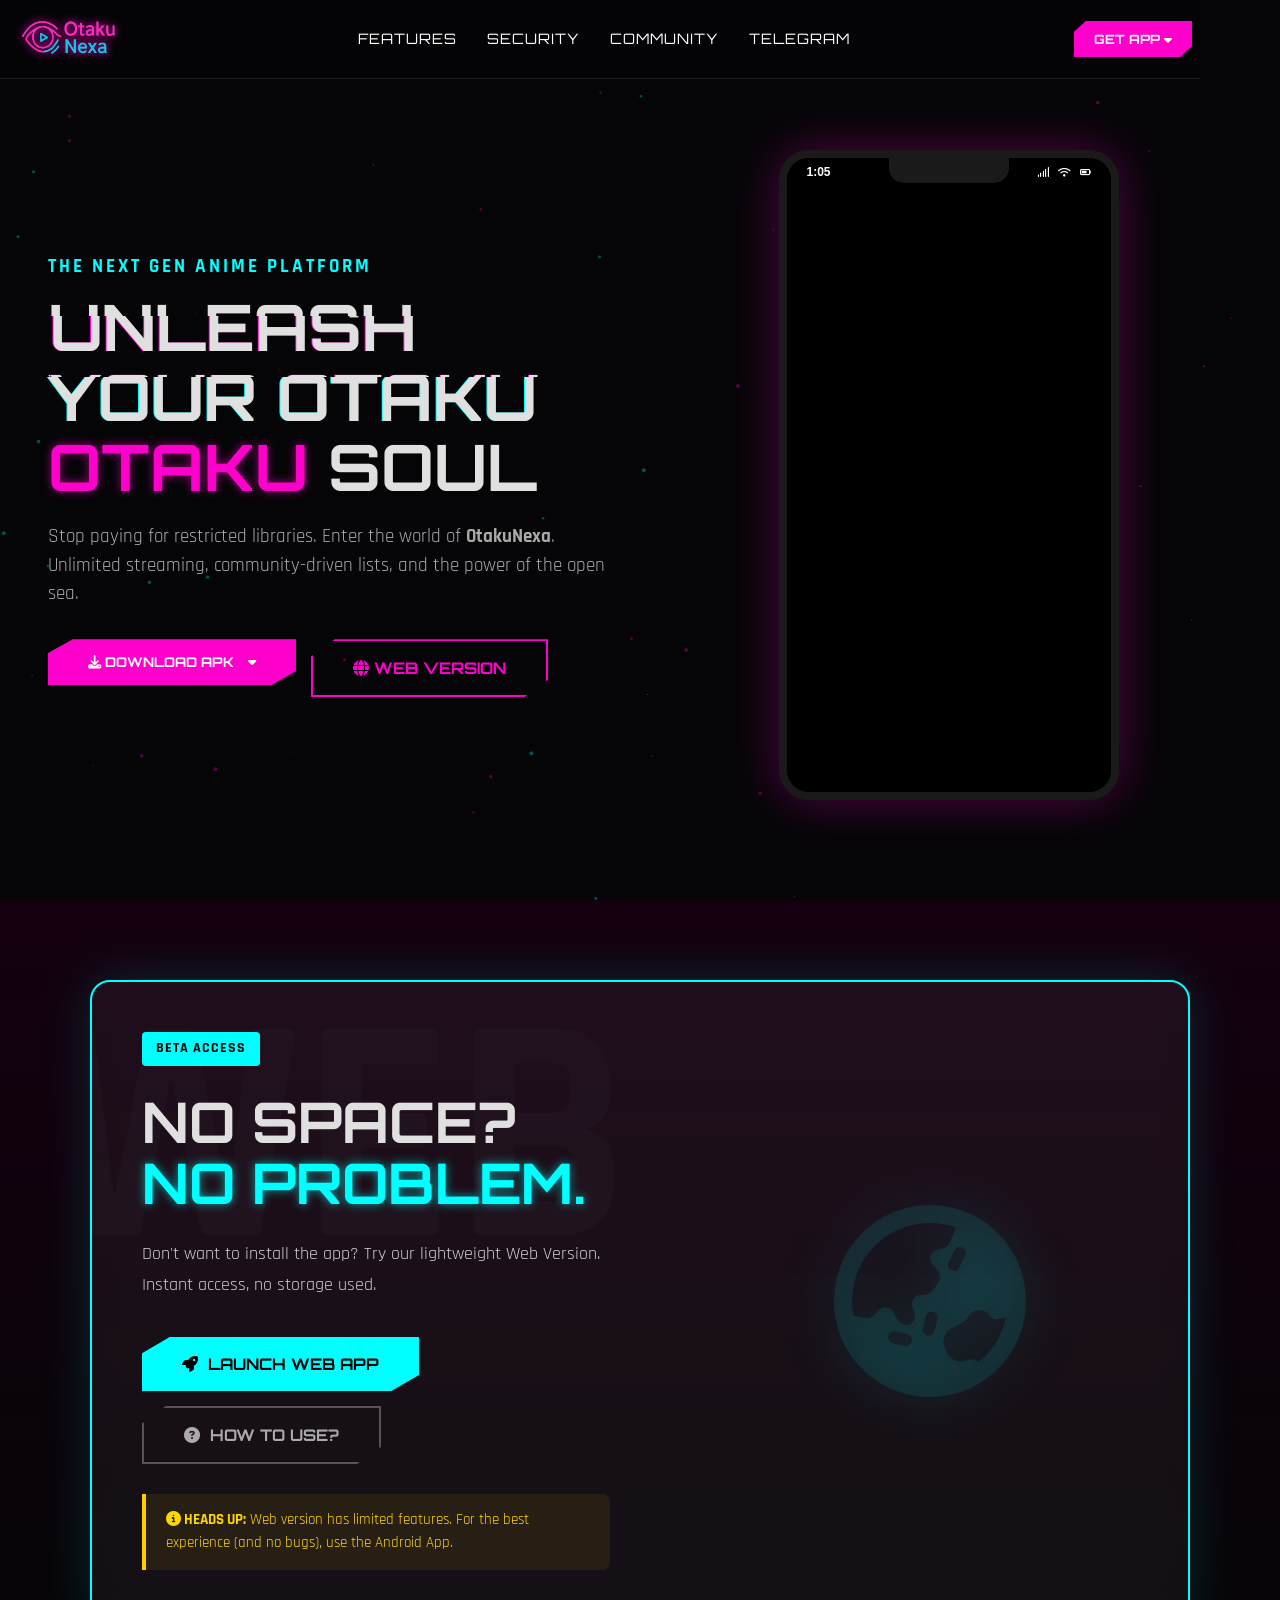
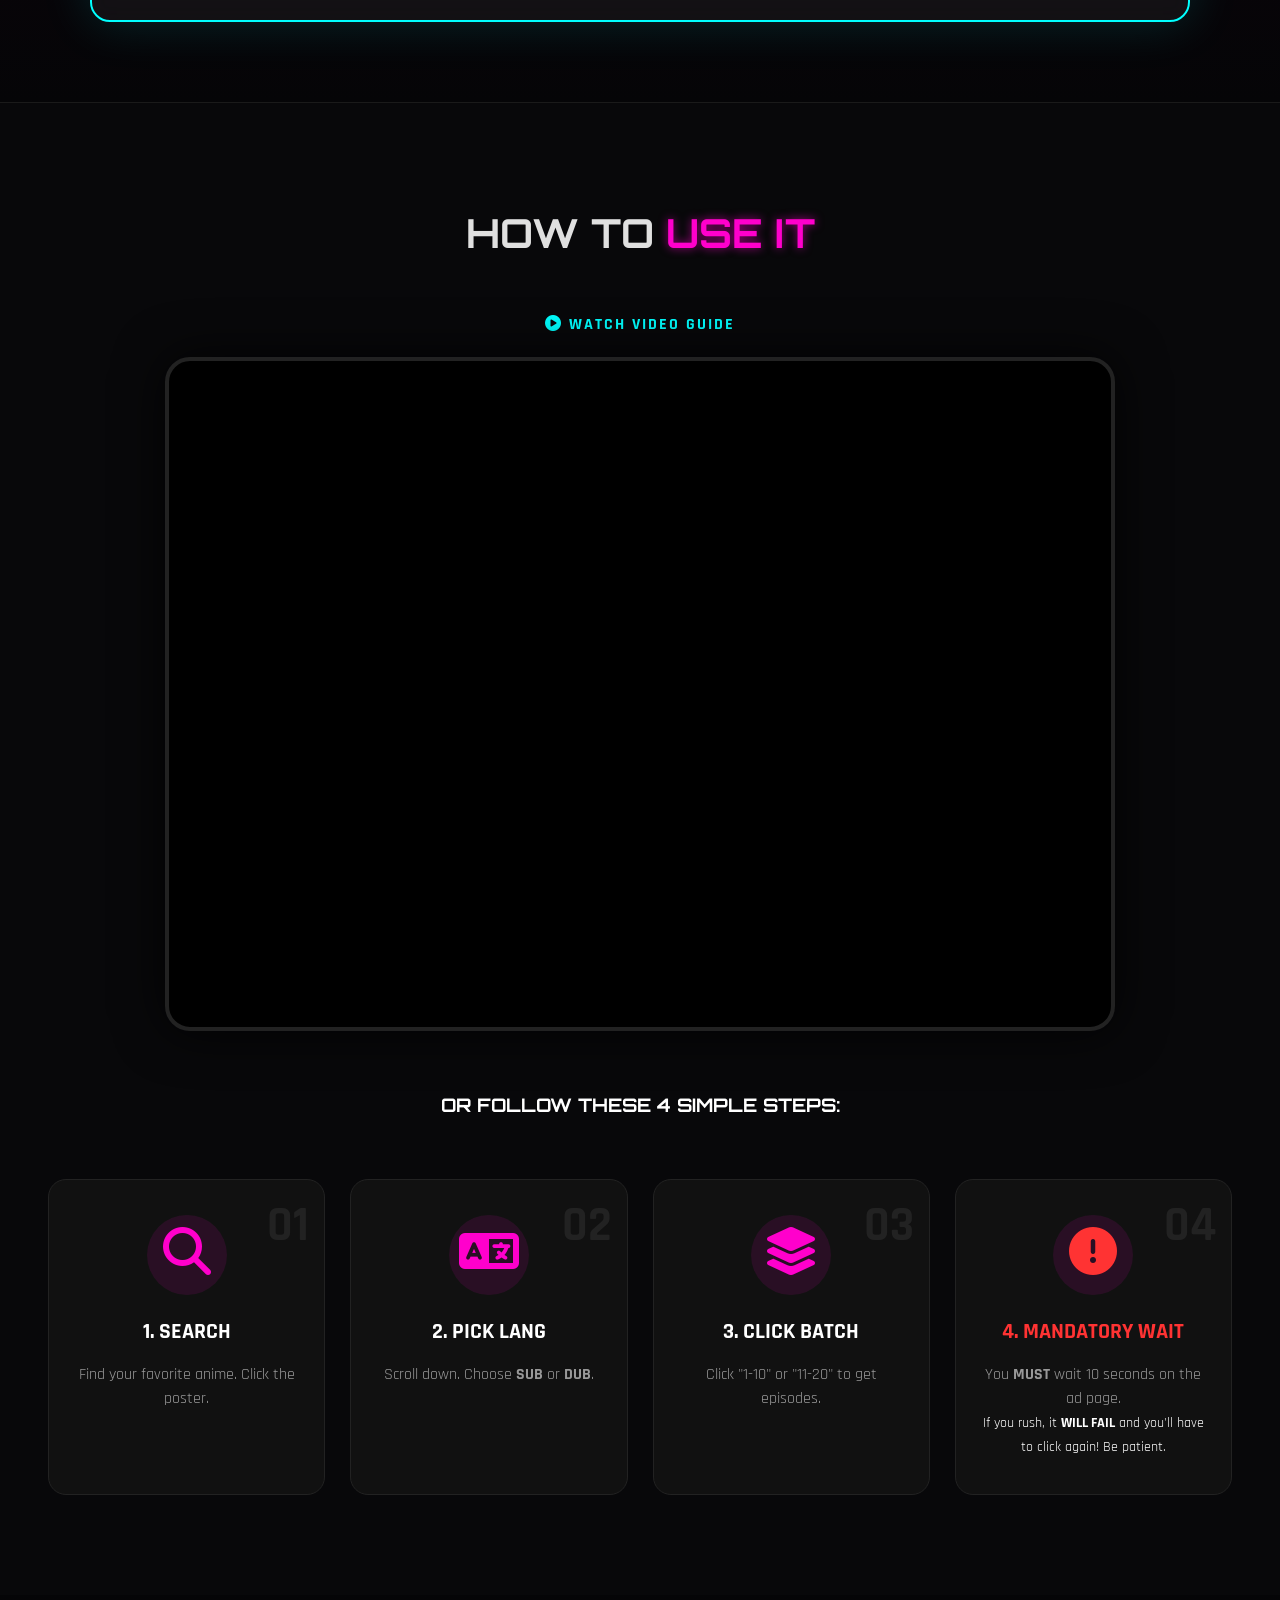
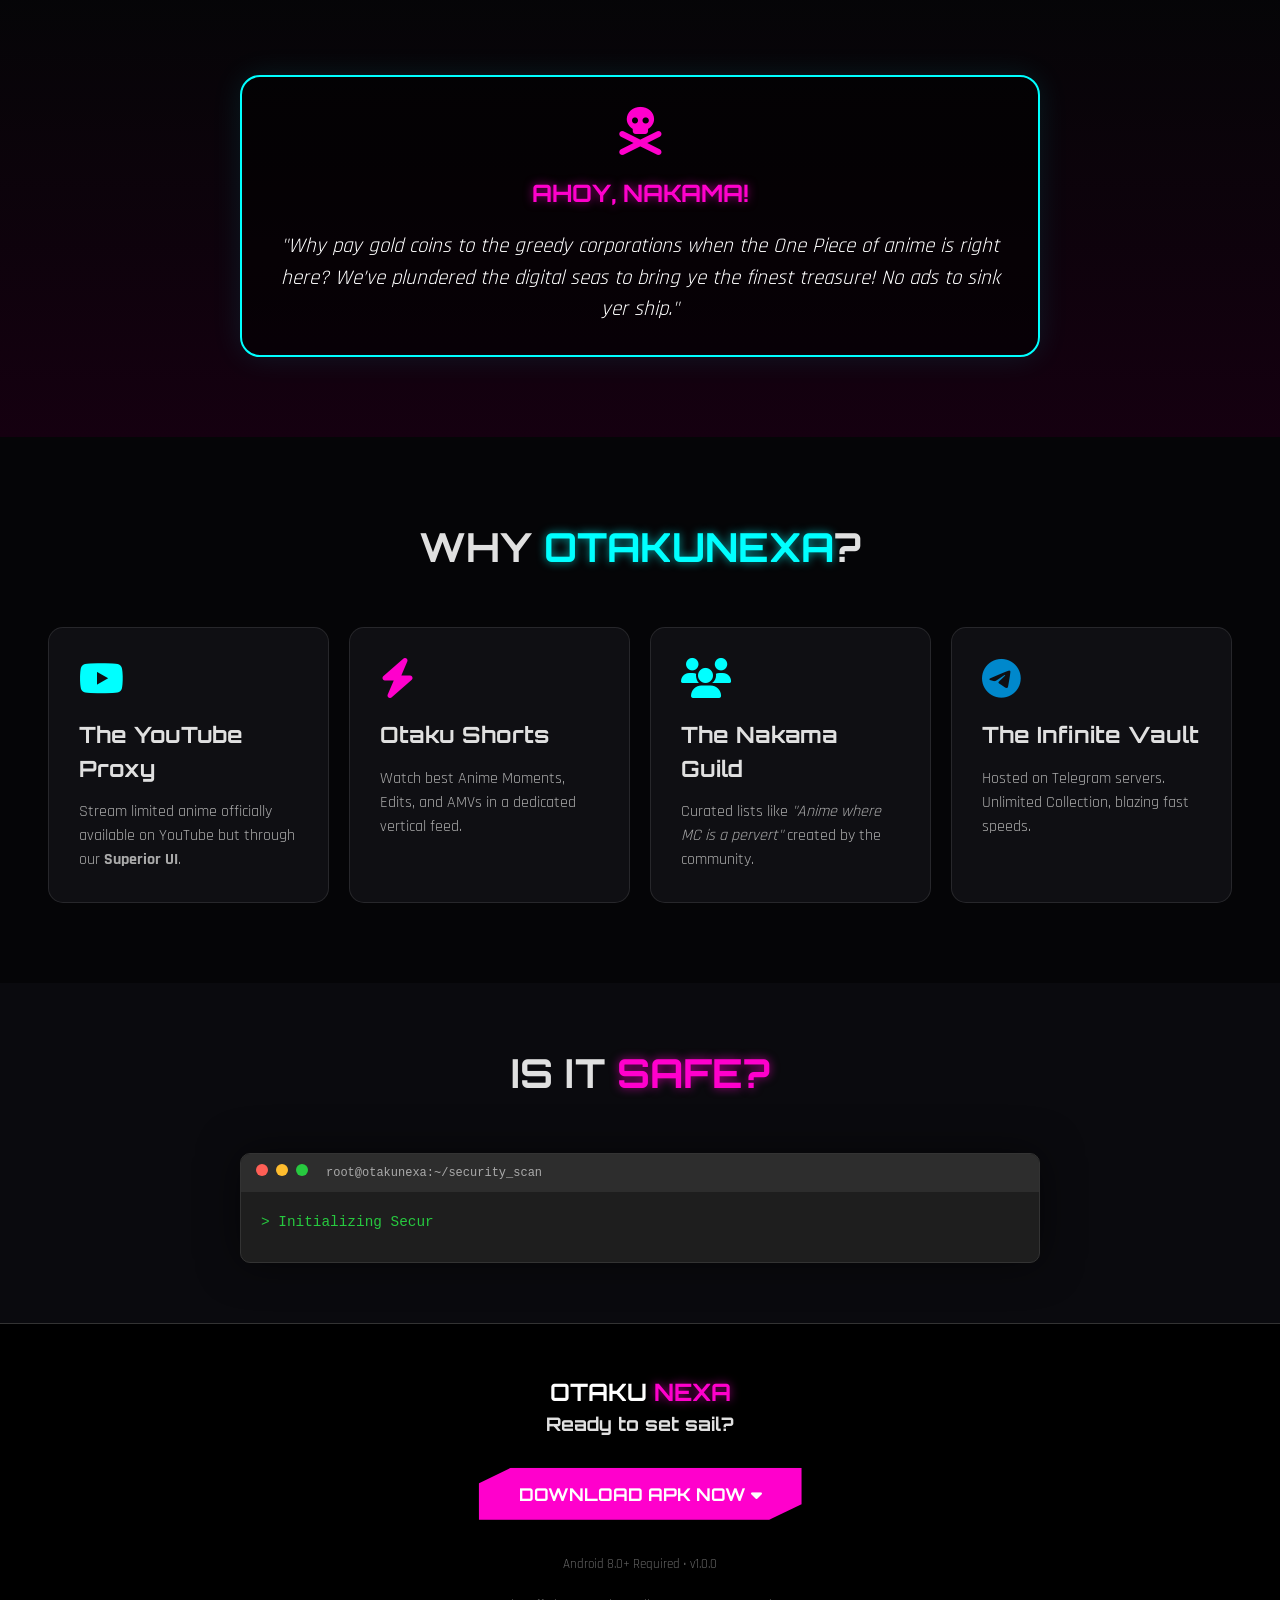
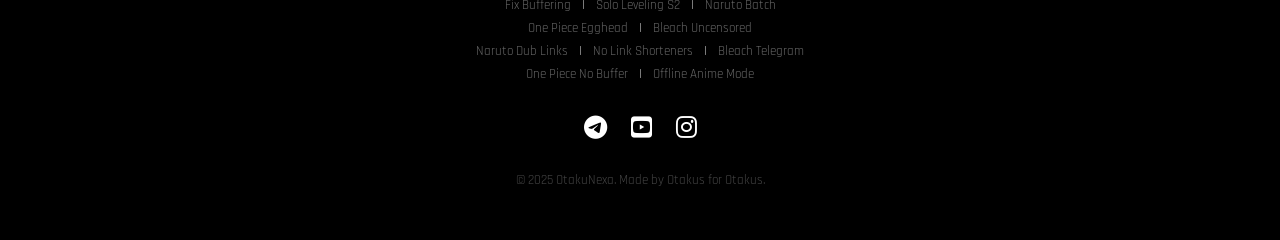
==== index.html @ 51167107 "Update index.html" ====
<!DOCTYPE html>
<html lang="en">

<head>
    <meta charset="UTF-8">
    <meta name="viewport" content="width=device-width, initial-scale=1.0">
    <title>Download OtakuNexa Anime Application - The Ultimate Anime Haven</title>
    <script type="application/ld+json">
    {
      "@context": "https://schema.org",
      "@type": "SoftwareApplication",
      "name": "OtakuNexa",
      "operatingSystem": "Android",
      "applicationCategory": "EntertainmentApplication",
      "description": "The ultimate ad-free anime streaming and batch downloading application for Android. Features zero link shorteners, 1080p streaming, and an active community.",
      "offers": {
        "@type": "Offer",
        "price": "0",
        "priceCurrency": "USD"
      },
      "aggregateRating": {
        "@type": "AggregateRating",
        "ratingValue": "4.8",
        "ratingCount": "1250"
      }
    }
    </script>
    <link rel="preconnect" href="https://fonts.googleapis.com">
    <link rel="preconnect" href="https://fonts.gstatic.com" crossorigin>
    <link
        href="https://fonts.googleapis.com/css2?family=Orbitron:wght@400;700;900&family=Rajdhani:wght@300;500;700&display=swap"
        rel="stylesheet">
    <link rel="stylesheet" href="https://cdnjs.cloudflare.com/ajax/libs/font-awesome/6.4.0/css/all.min.css">

    <style>
        /* --- CORE VARIABLES & RESET --- */
        :root {
            --neon-pink: #FF00CC;
            --neon-cyan: #00FFFF;
            --bg-dark: #050507;
            --bg-panel: #0f0f13;
            --text-main: #e0e0e0;
            --font-head: 'Orbitron', sans-serif;
            --font-body: 'Rajdhani', sans-serif;
        }

        * {
            margin: 0;
            padding: 0;
            box-sizing: border-box;
        }

        body {
            background-color: var(--bg-dark);
            color: var(--text-main);
            font-family: var(--font-body);
            overflow-x: hidden;
            line-height: 1.5;
        }

        /* --- UTILITIES --- */
        .container {
            max-width: 1200px;
            margin: 0 auto;
            padding: 0 8px;
        }

        .highlight-pink {
            color: var(--neon-pink);
            text-shadow: 0 0 10px rgba(255, 0, 204, 0.6);
        }

        .highlight-cyan {
            color: var(--neon-cyan);
            text-shadow: 0 0 10px rgba(0, 255, 255, 0.6);
        }

        /* --- BUTTONS & DROPDOWN STYLES (UPDATED) --- */
        .btn {
            display: inline-block;
            padding: 15px 40px;
            font-family: var(--font-head);
            font-weight: 700;
            text-transform: uppercase;
            text-decoration: none;
            clip-path: polygon(10% 0, 100% 0, 100% 70%, 90% 100%, 0 100%, 0 30%);
            transition: all 0.3s ease;
            cursor: pointer;
            border: none;
            position: relative;
            z-index: 10;
        }

        .btn-primary {
            background: var(--neon-pink);
            color: white;
            box-shadow: 0 0 20px rgba(255, 0, 204, 0.4);
        }

        .btn-primary:hover {
            background: white;
            color: var(--neon-pink);
            box-shadow: 0 0 40px rgba(255, 0, 204, 0.8);
            transform: translateY(-2px);
        }

        .btn-secondary {
            background: transparent;
            border: 2px solid var(--neon-cyan);
            color: var(--neon-cyan);
        }

        .btn-secondary:hover {
            background: var(--neon-cyan);
            color: black;
            box-shadow: 0 0 20px rgba(0, 255, 255, 0.6);
        }

        /* --- CUSTOM DROPDOWN CSS --- */
        .dropdown {
            position: relative;
            display: inline-block;
        }

        .dropdown-content {
            display: none;
            position: absolute;
            background-color: rgba(15, 15, 19, 0.95);
            backdrop-filter: blur(10px);
            min-width: 220px;
            box-shadow: 0 0 25px rgba(255, 0, 204, 0.3);
            border: 1px solid var(--neon-pink);
            z-index: 1000;
            top: 100%;
            left: 0;
            margin-top: 5px;
        }

        /* Show the dropdown menu on hover */
        .dropdown:hover .dropdown-content {
            display: block;
            animation: fadeIn 0.3s ease;
        }

        .dropdown-content a {
            color: white;
            padding: 15px 20px;
            text-decoration: none;
            display: flex;
            align-items: center;
            justify-content: space-between;
            font-family: var(--font-body);
            font-size: 1rem;
            transition: 0.2s;
            border-bottom: 1px solid rgba(255, 255, 255, 0.1);
        }

        .dropdown-content a:last-child {
            border-bottom: none;
        }

        .dropdown-content a:hover {
            background-color: var(--neon-pink);
            color: white;
            padding-left: 25px;
            /* Slide effect */
        }

        .server-tag {
            font-size: 0.7rem;
            background: rgba(255, 255, 255, 0.2);
            padding: 2px 6px;
            border-radius: 4px;
            margin-left: 10px;
        }

        @keyframes fadeIn {
            from {
                opacity: 0;
                transform: translateY(-10px);
            }

            to {
                opacity: 1;
                transform: translateY(0);
            }
        }

        h1,
        h2,
        h3 {
            font-family: var(--font-head);
        }

        /* --- BACKGROUND PARTICLES --- */
        #particles {
            position: fixed;
            top: 0;
            left: 0;
            width: 100%;
            height: 100%;
            z-index: -1;
            opacity: 0.3;
        }

        /* --- NAVBAR --- */
        nav {
            display: flex;
            justify-content: space-between;
            align-items: center;
            padding: 20px 40px;
            background: rgba(5, 5, 7, 0.9);
            backdrop-filter: blur(10px);
            position: fixed;
            width: 100%;
            z-index: 100;
            border-bottom: 1px solid rgba(255, 255, 255, 0.1);
        }

        .logo-container img {
            height: 70px;
            filter: drop-shadow(0 0 5px var(--neon-pink));
        }

        .nav-links {
            display: flex;
            gap: 30px;
        }

        .nav-links a {
            color: white;
            text-decoration: none;
            font-family: var(--font-head);
            font-size: 0.9rem;
            letter-spacing: 1px;
            transition: 0.3s;
        }

        .nav-links a:hover {
            color: var(--neon-cyan);
            text-shadow: 0 0 8px var(--neon-cyan);
        }

        /* --- HERO SECTION --- */
        .hero {
            min-height: 100vh;
            display: flex;
            align-items: center;
            justify-content: space-between;
            padding-top: 100px;
            padding-bottom: 50px;
            position: relative;
            overflow: hidden;
        }

        .hero-content {
            flex: 1;
            padding-right: 50px;
            z-index: 2;
        }

        .hero-tagline {
            font-size: 1.2rem;
            color: var(--neon-cyan);
            letter-spacing: 3px;
            margin-bottom: 10px;
            font-weight: 700;
            text-transform: uppercase;
        }

        .hero h1 {
            font-size: 4rem;
            line-height: 1.1;
            margin-bottom: 20px;
            text-transform: uppercase;
        }

        .hero-desc {
            font-size: 1.2rem;
            margin-bottom: 30px;
            color: #aaa;
            max-width: 600px;
        }

        /* --- PHONE MOCKUP & INTERACTIVE UI --- */
        .hero-visual {
            flex: 1;
            display: flex;
            justify-content: center;
            position: relative;
        }

        .app-mockup {
            width: 340px;
            height: 650px;
            border-radius: 30px;
            border: 8px solid #1a1a1a;
            box-shadow: 0 0 50px rgba(255, 0, 204, 0.3), inset 0 0 20px rgba(0, 0, 0, 0.8);
            position: relative;
            z-index: 2;
            background: #000;
            overflow: hidden;
            animation: float 6s ease-in-out infinite;
        }

        .app-mockup::before {
            content: '';
            position: absolute;
            top: 0;
            left: 50%;
            transform: translateX(-50%);
            width: 120px;
            height: 25px;
            background: #1a1a1a;
            border-bottom-left-radius: 15px;
            border-bottom-right-radius: 15px;
            z-index: 30;
        }

        .screen-content {
            width: 100%;
            height: 100%;
            position: relative;
            background: #000;
        }

        /* LOADING SCREEN */
        .loading-screen {
            position: absolute;
            top: 0;
            left: 0;
            width: 100%;
            height: 100%;
            background: #000;
            z-index: 25;
            display: flex;
            align-items: center;
            justify-content: center;
            transition: opacity 0.5s ease;
        }

        .loading-screen img {
            width: 80%;
            height: auto;
            object-fit: contain;
        }

        /* STATUS BAR */
        .status-bar {
            position: absolute;
            top: 5px;
            left: 0;
            width: 100%;
            padding: 0 20px;
            display: flex;
            justify-content: space-between;
            align-items: center;
            color: white;
            font-size: 12px;
            font-weight: bold;
            z-index: 20;
            font-family: sans-serif;
            text-shadow: 0 1px 2px rgba(0, 0, 0, 0.8);
        }

        .status-icons i {
            margin-left: 5px;
            font-size: 10px;
        }

        /* APP INTERFACE */
        .app-interface {
            width: 100%;
            height: 100%;
            display: flex;
            flex-direction: column;
            opacity: 0;
            transition: opacity 0.5s ease;
        }

        .app-body {
            flex: 1;
            background: #111;
            position: relative;
            overflow: hidden;
            cursor: pointer;
            padding-top: 30px;
        }

        .app-body img {
            width: 100%;
            height: 100%;
            object-position: top;
            transition: opacity 0.3s ease;
        }

        /* NAVIGATION */
        .app-nav {
            height: 50px;
            background: rgba(20, 20, 20, 0.95);
            backdrop-filter: blur(5px);
            display: flex;
            justify-content: space-around;
            align-items: center;
            border-top: 1px solid #333;
            z-index: 5;
            padding-bottom: 5px;
        }

        .nav-item {
            color: #666;
            cursor: pointer;
            transition: 0.2s;
            display: flex;
            flex-direction: column;
            align-items: center;
            gap: 2px;
        }

        .nav-item i {
            font-size: 1rem;
        }

        .nav-item span {
            font-size: 0.6rem;
            font-weight: 500;
        }

        .nav-item:hover,
        .nav-item.active {
            color: var(--neon-pink);
        }

        /* ANIMATIONS */
        .glitch-text {
            position: relative;
        }

        .glitch-text::before,
        .glitch-text::after {
            content: attr(data-text);
            position: absolute;
            top: 0;
            left: 0;
            width: 100%;
            height: 100%;
            background: var(--bg-dark);
        }

        .glitch-text::before {
            left: 2px;
            text-shadow: -1px 0 var(--neon-pink);
            clip: rect(24px, 550px, 90px, 0);
            animation: glitch-anim-2 3s infinite linear alternate-reverse;
        }

        .glitch-text::after {
            left: -2px;
            text-shadow: -1px 0 var(--neon-cyan);
            clip: rect(85px, 550px, 140px, 0);
            animation: glitch-anim 2.5s infinite linear alternate-reverse;
        }

        @keyframes glitch-anim {
            0% {
                clip: rect(14px, 9999px, 122px, 0);
            }

            100% {
                clip: rect(69px, 9999px, 18px, 0);
            }
        }

        @keyframes glitch-anim-2 {
            0% {
                clip: rect(122px, 9999px, 14px, 0);
            }

            100% {
                clip: rect(18px, 9999px, 69px, 0);
            }
        }

        @keyframes float {
            0% {
                transform: translateY(0px);
            }

            50% {
                transform: translateY(-15px);
            }

            100% {
                transform: translateY(0px);
            }
        }

        /* --- SECTIONS --- */
        .pirate-section {
            padding: 80px 0;
            text-align: center;
            background: linear-gradient(180deg, var(--bg-dark) 0%, #150010 100%);
        }

        .pirate-box {
            border: 2px solid var(--neon-cyan);
            background: rgba(0, 0, 0, 0.6);
            padding: 30px;
            border-radius: 20px;
            max-width: 800px;
            margin: 0 auto;
            box-shadow: 0 0 30px rgba(0, 255, 255, 0.1);
        }

        .pirate-icon {
            font-size: 3rem;
            color: var(--neon-pink);
            margin-bottom: 20px;
        }

        .pirate-text {
            font-size: 1.3rem;
            font-style: italic;
            color: #fff;
        }

        .features {
            padding: 80px 0;
            background: var(--bg-dark);
        }

        .section-title {
            text-align: center;
            font-size: 2.5rem;
            margin-bottom: 50px;
            text-transform: uppercase;
        }

        .grid {
            display: grid;
            grid-template-columns: repeat(auto-fit, minmax(280px, 1fr));
            gap: 20px;
        }

        .card {
            background: var(--bg-panel);
            padding: 30px;
            border-radius: 15px;
            border: 1px solid rgba(255, 255, 255, 0.1);
            transition: 0.3s;
            position: relative;
            overflow: hidden;
        }

        .card::before {
            content: '';
            position: absolute;
            top: 0;
            left: 0;
            width: 4px;
            height: 100%;
            background: var(--neon-pink);
            transform: scaleY(0);
            transition: 0.3s;
        }

        .card:hover {
            transform: translateY(-10px);
            box-shadow: 0 10px 30px rgba(0, 0, 0, 0.5);
        }

        .card:hover::before {
            transform: scaleY(1);
        }

        .card-icon {
            font-size: 2.5rem;
            margin-bottom: 20px;
            color: var(--neon-cyan);
        }

        .card h3 {
            margin-bottom: 15px;
            font-size: 1.4rem;
        }

        .card p {
            color: #aaa;
            font-size: 1rem;
        }

        .safety-section {
            padding: 60px 0;
            background: #0a0a0e;
        }

        .terminal-window {
            background: #1e1e1e;
            border-radius: 10px;
            box-shadow: 0 0 40px rgba(0, 0, 0, 0.5);
            font-family: 'Courier New', Courier, monospace;
            max-width: 800px;
            margin: 0 auto;
            overflow: hidden;
            border: 1px solid #333;
        }

        .terminal-header {
            background: #2d2d2d;
            padding: 10px 15px;
            display: flex;
            gap: 8px;
        }

        .dot {
            width: 12px;
            height: 12px;
            border-radius: 50%;
        }

        .red {
            background: #ff5f56;
        }

        .yellow {
            background: #ffbd2e;
        }

        .green {
            background: #27c93f;
        }

        .terminal-body {
            padding: 20px;
            color: #27c93f;
            font-size: 0.9rem;
        }

        .scan-line {
            margin-bottom: 8px;
            display: block;
            word-break: break-all;
        }

        .scan-success {
            color: var(--neon-cyan);
            font-weight: bold;
            margin-top: 20px;
            border: 1px solid var(--neon-cyan);
            padding: 10px;
            display: inline-block;
        }

        footer {
            padding: 50px 0;
            background: black;
            text-align: center;
            border-top: 1px solid #333;
        }

        .social-icons a {
            color: white;
            font-size: 1.5rem;
            margin: 0 10px;
            transition: 0.3s;
        }

        .social-icons a:hover {
            color: var(--neon-pink);
        }

        /* --- RESPONSIVE MOBILE TWEAKS --- */
        @media (max-width: 992px) {
            .hero h1 {
                font-size: 3rem;
            }

            .app-mockup {
                width: 280px;
                height: 580px;
            }
        }

        /* --- WEB VERSION SECTION --- */
        .web-section {
            padding: 80px 0;
            background: linear-gradient(180deg, #150010 0%, var(--bg-dark) 100%);
            text-align: center;
        }

        .web-card {
            background: rgba(255, 255, 255, 0.05);
            border: 2px solid var(--neon-cyan);
            border-radius: 20px;
            padding: 50px;
            max-width: 1100px;
            margin: 0 auto;
            backdrop-filter: blur(10px);
            position: relative;
            overflow: hidden;
            box-shadow: 0 0 50px rgba(0, 255, 255, 0.15);
            display: flex;
            flex-direction: column;
            justify-content: center;
        }

        .web-card::before {
            content: 'WEB';
            position: absolute;
            font-size: 20rem;
            opacity: 0.02;
            font-weight: 900;
            top: -80px;
            left: -50px;
            pointer-events: none;
            color: white;
        }

        .web-grid {
            display: flex;
            flex-direction: row;
            align-items: center;
            justify-content: space-between;
            gap: 60px;
            text-align: left;
            position: relative;
            z-index: 2;
        }

        .web-info {
            flex: 1;
        }

        .web-visual {
            flex: 0.8;
            display: flex;
            justify-content: center;
            align-items: center;
        }

        .web-tag {
            background: var(--neon-cyan);
            color: #000;
            padding: 6px 14px;
            font-weight: 800;
            border-radius: 4px;
            font-size: 0.9rem;
            letter-spacing: 1px;
            display: inline-block;
            margin-bottom: 25px;
        }

        .web-title {
            font-size: 3.5rem;
            line-height: 1.1;
            margin-bottom: 25px;
            text-transform: uppercase;
        }

        .web-desc {
            color: #ccc;
            margin-bottom: 35px;
            font-size: 1.1rem;
            line-height: 1.8;
            max-width: 90%;
        }

        .btn-group {
            display: flex;
            gap: 15px;
            flex-wrap: wrap;
        }

        .btn-glow {
            animation: pulse-glow 2s infinite;
        }

        @keyframes pulse-glow {
            0% {
                box-shadow: 0 0 0 0 rgba(0, 255, 255, 0.4);
            }

            70% {
                box-shadow: 0 0 0 15px rgba(0, 255, 255, 0);
            }

            100% {
                box-shadow: 0 0 0 0 rgba(0, 255, 255, 0);
            }
        }

        .disclaimer-box {
            margin-top: 30px;
            padding: 15px 20px;
            border-left: 4px solid #ffcc00;
            background: rgba(255, 204, 0, 0.08);
            color: #ffd700;
            font-size: 0.95rem;
            border-radius: 0 8px 8px 0;
            max-width: 90%;
        }

        /* --- TUTORIAL SECTION --- */
        .tutorial-section {
            padding: 100px 0;
            background: #08080a;
            position: relative;
            border-top: 1px solid #1a1a1a;
        }

        .step-container {
            margin-top: 60px;
            display: grid;
            grid-template-columns: repeat(auto-fit, minmax(260px, 1fr));
            gap: 25px;
        }

        .step-card {
            background: #111;
            border-radius: 18px;
            padding: 35px 25px;
            border: 1px solid #222;
            text-align: center;
            transition: 0.3s;
            position: relative;
            overflow: hidden;
        }

        .step-card:hover {
            transform: translateY(-8px);
            border-color: var(--neon-cyan);
            box-shadow: 0 10px 40px rgba(0, 255, 255, 0.1);
        }

        .step-icon {
            font-size: 3rem;
            color: var(--neon-pink);
            margin-bottom: 20px;
            background: rgba(255, 0, 204, 0.1);
            width: 80px;
            height: 80px;
            line-height: 80px;
            border-radius: 50%;
            margin: 0 auto 20px auto;
        }

        .step-card h4 {
            font-size: 1.4rem;
            color: white;
            margin-bottom: 15px;
            font-weight: 700;
            text-transform: uppercase;
        }

        .step-card p {
            color: #999;
            font-size: 1rem;
            line-height: 1.5;
        }

        .step-num {
            position: absolute;
            top: 10px;
            right: 15px;
            font-size: 3rem;
            font-weight: 900;
            color: #222;
            z-index: 0;
            pointer-events: none;
        }

        .video-wrapper {
            position: relative;
            padding-bottom: 56.25%;
            /* 16:9 */
            height: 0;
            overflow: hidden;
            border-radius: 25px;
            border: 4px solid #222;
            box-shadow: 0 0 50px rgba(0, 0, 0, 0.8);
            margin: 0 auto 60px auto;
            max-width: 950px;
            background: #000;
        }

        .video-wrapper iframe {
            position: absolute;
            top: 0;
            left: 0;
            width: 100%;
            height: 100%;
        }

        .video-label {
            text-align: center;
            color: var(--neon-cyan);
            margin-bottom: 20px;
            font-weight: bold;
            letter-spacing: 2px;
            text-transform: uppercase;
        }

        /* --- RESPONSIVE ADJUSTMENTS --- */
        @media (max-width: 992px) {
            .web-title {
                font-size: 2.8rem;
            }

            .web-grid {
                gap: 30px;
            }

            /* Existing Mobile Tweaks */
            .hero h1 {
                font-size: 3rem;
            }

            .app-mockup {
                width: 280px;
                height: 580px;
            }
        }

        @media (max-width: 768px) {

            /* Web Section Mobile Fixes */
            .web-section {
                padding: 60px 0;
            }

            .web-card {
                padding: 30px 20px;
                border-width: 1px;
            }

            .web-grid {
                flex-direction: column-reverse;
                text-align: center;
                gap: 30px;
            }

            .web-visual {
                display: none;
            }

            /* Hide visual on mobile to save space and focus on CTA */
            .web-info {
                width: 100%;
            }

            .web-title {
                font-size: 2.2rem;
                margin-bottom: 15px;
            }

            .web-desc {
                margin: 0 auto 25px auto;
                font-size: 1rem;
                max-width: 100%;
            }

            .btn-group {
                justify-content: center;
                flex-direction: column;
                gap: 10px;
            }

            .btn-group .btn {
                width: 100%;
            }

            .disclaimer-box {
                text-align: left;
                margin: 30px auto 0 auto;
                max-width: 100%;
                font-size: 0.85rem;
            }

            /* Tutorial Mobile Fixes */
            .tutorial-section {
                padding: 60px 0;
            }

            .step-container {
                grid-template-columns: 1fr;
                gap: 20px;
            }

            .step-card {
                display: flex;
                flex-direction: row;
                align-items: center;
                padding: 20px;
                text-align: left;
                gap: 20px;
            }

            .step-icon {
                width: 60px;
                height: 60px;
                line-height: 60px;
                font-size: 1.8rem;
                margin: 0;
                flex-shrink: 0;
            }

            .step-content {
                flex: 1;
            }

            .step-card h4 {
                margin-bottom: 5px;
                font-size: 1.2rem;
            }

            .step-card p {
                font-size: 0.9rem;
            }

            .step-num {
                display: none;
            }

            /* Hide big number on mobile */

            /* Maintain Existing Nav/Hero Fixes */
            nav {
                padding: 15px 20px;
            }

            .nav-links {
                display: none;
            }

            .logo-container img {
                height: 55px;
            }

            .hero {
                flex-direction: column;
                text-align: center;
                height: auto;
                padding-top: 100px;
                padding-bottom: 50px;
            }

            .hero-content {
                padding-right: 0;
                margin-bottom: 40px;
            }

            .hero h1 {
                font-size: 2.5rem;
                margin-bottom: 15px;
            }

            .hero-desc {
                font-size: 1rem;
                margin-bottom: 25px;
            }

            .app-mockup {
                width: 260px;
                height: 540px;
                margin: 0 auto;
                border-width: 6px;
            }

            .app-nav {
                height: 45px;
            }

            .nav-item i {
                font-size: 0.9rem;
            }

            .pirate-section,
            .features,
            .safety-section,
            .web-section,
            .tutorial-section {
                padding: 50px 0;
            }

            .section-title {
                font-size: 2rem;
                margin-bottom: 30px;
            }

            .pirate-box {
                padding: 20px;
            }

            .pirate-text {
                font-size: 1.1rem;
            }

            .hero-content .btn {
                width: 100%;
                margin-bottom: 10px;
                display: block;
                text-align: center;
                padding: 12px 20px;
            }

            /* Responsive Dropdown Adjustment */
            .dropdown {
                display: block;
                width: 100%;
                margin-bottom: 10px;
            }

            .dropdown button {
                width: 100%;
            }

            .dropdown-content {
                width: 100%;
                position: relative;
            }
        }
    </style>
</head>

<body>

    <canvas id="particles"></canvas>

    <nav class="container">
        <div class="logo-container">
            <img src="assets/logo.png" alt="OtakuNexa Anime"
                onerror="this.style.display='none'; this.nextElementSibling.style.display='block'">
            <span
                style="display:none; font-family:var(--font-head); font-weight:900; color:white; font-size:1.5rem;">OTAKU<span
                    class="highlight-pink">NEXA</span></span>
        </div>
        <div class="nav-links">
            <a href="#features">FEATURES</a>
            <a href="#safety">SECURITY</a>
            <a href="#community">COMMUNITY</a>
            <a href="https://t.me/OtakuNexa" target="_blank">TELEGRAM</a>
        </div>

        <div class="dropdown">
            <button class="btn btn-primary" style="padding: 10px 20px; font-size: 0.8rem;">
                Get App <i class="fas fa-caret-down"></i>
            </button>
            <div class="dropdown-content">
                <a href="#" id="nav-link-github">
                    <span>Server 1</span> <span class="server-tag">Github</span>
                </a>
                <a href="#" id="nav-link-drive">
                    <span>Server 2</span> <span class="server-tag">Drive</span>
                </a>
            </div>
        </div>
    </nav>

    <section class="hero container">
        <div class="hero-content">
            <div class="hero-tagline">The Next Gen Anime Platform</div>
            <h1 class="glitch-text" data-text="UNLEASH YOUR OTAKU SOUL">UNLEASH YOUR <br><span
                    class="highlight-pink">OTAKU</span> SOUL</h1>
            <p class="hero-desc">
                Stop paying for restricted libraries. Enter the world of <strong>OtakuNexa</strong>. Unlimited
                streaming, community-driven lists, and the power of the open sea.
            </p>
            <div style="display: flex; gap: 15px; flex-wrap: wrap; justify-content: flex-start; width: 100%;">

                <div class="dropdown">
                    <button class="btn btn-primary">
                        <i class="fas fa-download"></i> Download APK <i class="fas fa-caret-down"
                            style="margin-left: 10px;"></i>
                    </button>
                    <div class="dropdown-content">
                        <a href="#" id="hero-link-github">
                            <i class="fab fa-github"></i> Server 1 (Fastest)
                        </a>
                        <a href="#" id="hero-link-drive">
                            <i class="fab fa-google-drive"></i> Server 2 (Backup)
                        </a>
                    </div>
                </div>

                <a href="javascript:void(0)" id="hero-btn-web" class="btn btn-secondary"
                    style="border-color: var(--neon-pink); color: var(--neon-pink);">
                    <i class="fas fa-globe"></i> Web Version
                </a>
            </div>
        </div>

        <div class="hero-visual">
            <div class="app-mockup">
                <div class="screen-content">

                    <div class="loading-screen" id="loading-screen">
                        <img src="assets/splash.gif" alt="Loading...">
                    </div>

                    <div class="status-bar">
                        <span id="phone-time">12:30</span>
                        <div class="status-icons">
                            <i class="fas fa-signal"></i>
                            <i class="fas fa-wifi"></i>
                            <i class="fas fa-battery-three-quarters"></i>
                        </div>
                    </div>

                    <div class="app-interface" id="app-interface">
                        <div class="app-body" onclick="shuffleRandomImage()" title="Tap to see more screenshots">
                            <img id="app-screen-img" src="assets/home.jpg" alt="App Screen">
                        </div>

                        <div class="app-nav">
                            <div class="nav-item active" onclick="manualSwitch(0)">
                                <i class="fas fa-home"></i>
                                <span>Home</span>
                            </div>
                            <div class="nav-item" onclick="manualSwitch(1)">
                                <i class="fas fa-bolt"></i>
                                <span>Shorts</span>
                            </div>
                            <div class="nav-item" onclick="manualSwitch(2)">
                                <i class="fas fa-users"></i>
                                <span>Club</span>
                            </div>
                            <div class="nav-item" onclick="manualSwitch(3)">
                                <i class="fas fa-user"></i>
                                <span>Me</span>
                            </div>
                        </div>
                    </div>

                </div>
            </div>
        </div>
    </section>

    <!-- WEB VERSION SECTION -->
    <!-- WEB VERSION SECTION -->
    <section id="web-version" class="web-section">
        <div class="container">
            <div class="web-card">
                <div class="web-grid">
                    <div class="web-info">
                        <span class="web-tag">BETA ACCESS</span>
                        <h2 class="web-title">NO SPACE? <br><span class="highlight-cyan">NO PROBLEM.</span></h2>
                        <p class="web-desc">
                            Don't want to install the app? Try our lightweight Web Version. Instant access, no storage
                            used.
                        </p>

                        <div class="btn-group">
                            <a href="#" id="btn-web-launch" class="btn btn-primary btn-glow"
                                style="background: var(--neon-cyan); color: black;">
                                <i class="fas fa-rocket"></i>&nbsp; LAUNCH WEB APP
                            </a>
                            <a href="#tutorial" class="btn btn-secondary" style="border-color: #555; color: #aaa;">
                                <i class="fas fa-question-circle"></i>&nbsp; HOW TO USE?
                            </a>
                        </div>

                        <div class="disclaimer-box">
                            <strong><i class="fas fa-info-circle"></i> HEADS UP:</strong>
                            Web version has limited features. For the best experience (and no bugs), use the Android
                            App.
                        </div>
                    </div>
                    <div class="web-visual">
                        <i class="fas fa-globe-asia"
                            style="font-size: 12rem; color: rgba(0, 255, 255, 0.1); filter: drop-shadow(0 0 30px var(--neon-cyan)); animation: float 4s ease-in-out infinite;"></i>
                    </div>
                </div>
            </div>
        </div>
    </section>

    <!-- TUTORIAL SECTION -->
    <!-- TUTORIAL SECTION -->
    <section id="tutorial" class="tutorial-section">
        <div class="container">
            <h2 class="section-title">HOW TO <span class="highlight-pink">USE IT</span></h2>

            <p class="video-label"><i class="fas fa-play-circle"></i> WATCH VIDEO GUIDE</p>
            <div class="video-wrapper">
                <iframe id="tutorial-video" src="" title="OtakuNexa Tutorial" frameborder="0"
                    allow="accelerometer; autoplay; clipboard-write; encrypted-media; gyroscope; picture-in-picture"
                    allowfullscreen></iframe>
            </div>

            <h3 style="text-align: center; margin-bottom: 30px; font-family: var(--font-head); color: #fff;">OR FOLLOW
                THESE 4 SIMPLE STEPS:</h3>

            <div class="step-container">
                <!-- Step 1 -->
                <div class="step-card">
                    <div class="step-num">01</div>
                    <div class="step-icon"><i class="fas fa-search"></i></div>
                    <div class="step-content">
                        <h4>1. SEARCH</h4>
                        <p>Find your favorite anime. Click the poster.</p>
                    </div>
                </div>

                <!-- Step 2 -->
                <div class="step-card">
                    <div class="step-num">02</div>
                    <div class="step-icon"><i class="fas fa-language"></i></div>
                    <div class="step-content">
                        <h4>2. PICK LANG</h4>
                        <p>Scroll down. Choose <strong>SUB</strong> or <strong>DUB</strong>.</p>
                    </div>
                </div>

                <!-- Step 3 -->
                <div class="step-card">
                    <div class="step-num">03</div>
                    <div class="step-icon"><i class="fas fa-layer-group"></i></div>
                    <div class="step-content">
                        <h4>3. CLICK BATCH</h4>
                        <p>Click "1-10" or "11-20" to get episodes.</p>
                    </div>
                </div>

                <!-- Step 4 -->
                <div class="step-card">
                    <div class="step-num">04</div>
                    <div class="step-icon"><i class="fas fa-exclamation-circle" style="color: #ff3333;"></i></div>
                    <div class="step-content">
                        <h4 style="color: #ff3333;">4. MANDATORY WAIT</h4>
                        <p>You <strong>MUST</strong> wait 10 seconds on the ad page. <br>
                            <span style="font-size: 0.9rem; color: #fff;">If you rush, it <strong>WILL FAIL</strong> and
                                you'll have to click again! Be patient.</span>
                        </p>
                    </div>
                </div>
            </div>
        </div>
    </section>

    <section class="pirate-section">
        <div class="container">
            <div class="pirate-box">
                <i class="fas fa-skull-crossbones pirate-icon"></i>
                <h2 class="highlight-pink" style="margin-bottom: 20px;">AHOY, NAKAMA!</h2>
                <p class="pirate-text">
                    "Why pay gold coins to the greedy corporations when the One Piece of anime is right here? We’ve
                    plundered the digital seas to bring ye the finest treasure! No ads to sink yer ship."
                </p>
            </div>
        </div>
    </section>

    <section id="features" class="features">
        <div class="container">
            <h2 class="section-title">Why <span class="highlight-cyan">OtakuNexa</span>?</h2>
            <div class="grid">
                <div class="card">
                    <i class="fab fa-youtube card-icon"></i>
                    <h3>The YouTube Proxy</h3>
                    <p>Stream limited anime officially available on YouTube but through our <strong>Superior
                            UI</strong>.</p>
                </div>
                <div class="card">
                    <i class="fas fa-bolt card-icon" style="color: var(--neon-pink);"></i>
                    <h3>Otaku Shorts</h3>
                    <p>Watch best Anime Moments, Edits, and AMVs in a dedicated vertical feed.</p>
                </div>
                <div class="card">
                    <i class="fas fa-users card-icon"></i>
                    <h3>The Nakama Guild</h3>
                    <p>Curated lists like <em>"Anime where MC is a pervert"</em> created by the community.</p>
                </div>
                <div class="card">
                    <i class="fab fa-telegram card-icon" style="color: #0088cc;"></i>
                    <h3>The Infinite Vault</h3>
                    <p>Hosted on Telegram servers. Unlimited Collection, blazing fast speeds.</p>
                </div>
            </div>
        </div>
    </section>

    <section id="safety" class="safety-section">
        <div class="container">
            <h2 class="section-title">Is It <span class="highlight-pink">Safe?</span></h2>
            <div class="terminal-window">
                <div class="terminal-header">
                    <div class="dot red"></div>
                    <div class="dot yellow"></div>
                    <div class="dot green"></div>
                    <span style="color: #aaa; font-size: 12px; margin-left: 10px;">root@otakunexa:~/security_scan</span>
                </div>
                <div class="terminal-body" id="terminal-content"></div>
            </div>
        </div>
    </section>

    <footer id="download">
        <div class="container">
            <div class="footer-logo">
                <h2 style="font-family: var(--font-head); color: white;">OTAKU <span class="highlight-pink">NEXA</span>
                </h2>
            </div>
            <h3 style="margin-bottom: 30px;">Ready to set sail?</h3>

            <div class="dropdown" style="margin-bottom: 35px;">
                <button class="btn btn-primary" style="font-size: 1.1rem;">
                    DOWNLOAD APK NOW <i class="fas fa-caret-down"></i>
                </button>
                <div class="dropdown-content" style="bottom: 100%; top: auto; margin-bottom: 5px;">
                    <a href="#" id="footer-link-github">
                        <i class="fab fa-github"></i> Server 1 (GitHub)
                    </a>
                    <a href="#" id="footer-link-drive">
                        <i class="fab fa-google-drive"></i> Server 2 (Drive)
                    </a>
                </div>
            </div>

            <p style="color: #666; font-size: 0.8rem; margin-bottom: 20px;">Android 8.0+ Required • v1.0.0</p>

            <!-- SEO LINKS (Internal Linking) -->
            <!-- SEO LINKS (Internal Linking) -->
            <div style="margin-bottom: 25px; font-size: 0.8rem; line-height: 1.8;">
                <!-- Wave 1 -->
                <a href="fix-anime-buffering.html" style="color:#666; text-decoration:none; margin:0 8px;">Fix
                    Buffering</a> |
                <a href="watch-solo-leveling.html" style="color:#666; text-decoration:none; margin:0 8px;">Solo Leveling
                    S2</a> |
                <a href="naruto-shippuden-telegram-download.html"
                    style="color:#666; text-decoration:none; margin:0 8px;">Naruto Batch</a> <br>
                <a href="watch-one-piece-egghead-free.html" style="color:#666; text-decoration:none; margin:0 8px;">One
                    Piece Egghead</a> |
                <a href="bleach-tybw-uncensored-batch.html"
                    style="color:#666; text-decoration:none; margin:0 8px;">Bleach Uncensored</a> <br>

                <!-- Wave 2 (New) -->
                <a href="naruto-shippuden-telegram-channel-english-dub.html"
                    style="color:#666; text-decoration:none; margin:0 8px;">Naruto Dub Links</a> |
                <a href="anime-batch-downloader-no-link-shortener.html"
                    style="color:#666; text-decoration:none; margin:0 8px;">No Link Shorteners</a> |
                <a href="bleach-tybw-uncensored-telegram-link.html"
                    style="color:#666; text-decoration:none; margin:0 8px;">Bleach Telegram</a> <br>
                <a href="watch-one-piece-egghead-no-buffering.html"
                    style="color:#666; text-decoration:none; margin:0 8px;">One Piece No Buffer</a> |
                <a href="how-to-download-anime-offline-android.html"
                    style="color:#666; text-decoration:none; margin:0 8px;">Offline Anime Mode</a>
            </div>

            <div class="social-icons">
                <a href="https://t.me/OtakuNexa"><i class="fab fa-telegram"></i></a>
                <a href="https://www.youtube.com/@OtaKuNexa_official"><i class="fab fa-youtube-square"></i></a>
                <a href="https://www.instagram.com/otakunexa_official"><i class="fab fa-instagram"></i></a>
            </div>
            <br>
            <p style="color: #444; font-size: 0.8rem;">&copy; 2025 OtakuNexa. Made by Otakus for Otakus.</p>
        </div>
    </footer>

    <script>
        // --- PHONE INTERACTION LOGIC ---

        // FIX 2: EXPANDED IMAGE LIST
        const appImages = [
            'assets/home.jpg',
            'assets/navigation.jpg',
            'assets/shorts.jpg',     // Index 1
            'assets/community.jpg',  // Index 2
            'assets/profile1.jpg',   // Index 3
            'assets/profile2.jpg',    // Index 4 (Extra)
            'assets/details1.jpg',     // Index 5 (Extra)
            'assets/details2.jpg'    // Index 6 (Extra)
        ];

        let currentIndex = 0;
        let slideInterval;

        function initPhone() {
            const loader = document.getElementById('loading-screen');
            const interface = document.getElementById('app-interface');
            const timeDisplay = document.getElementById('phone-time');

            // Set real time
            const now = new Date();
            timeDisplay.innerText = now.getHours() + ":" + (now.getMinutes() < 10 ? '0' : '') + now.getMinutes();

            // Wait 3.5 seconds then show app
            setTimeout(() => {
                loader.style.opacity = '0';
                setTimeout(() => {
                    loader.style.display = 'none';
                    interface.style.opacity = '1';
                    startSlideshow();
                }, 500);
            }, 3500);
        }

        function updateScreen(index) {
            const img = document.getElementById('app-screen-img');
            const navItems = document.querySelectorAll('.nav-item');

            // Update Nav Highlight (Only if index is 0-3)
            navItems.forEach(el => el.classList.remove('active'));
            if (index < 4) {
                if (navItems[index]) navItems[index].classList.add('active');
            }

            // Fade and Swap
            img.style.opacity = '0.5';
            setTimeout(() => {
                img.src = appImages[index];
                img.onload = () => { img.style.opacity = '1'; }
            }, 200);
        }

        function startSlideshow() {
            slideInterval = setInterval(() => {
                // Cycle through ALL images, not just 0-3
                currentIndex = (currentIndex + 1) % appImages.length;
                updateScreen(currentIndex);
            }, 3000);
        }

        function manualSwitch(index) {
            clearInterval(slideInterval);
            // Event propagation might trigger shuffle, so we use logic
            currentIndex = index;
            updateScreen(currentIndex);
        }

        // FIX 3: SHUFFLE FUNCTION
        function shuffleRandomImage() {
            clearInterval(slideInterval);
            // Pick a random index from the whole list
            let newIndex = Math.floor(Math.random() * appImages.length);
            // Ensure we don't pick the same one twice
            while (newIndex === currentIndex && appImages.length > 1) {
                newIndex = Math.floor(Math.random() * appImages.length);
            }
            currentIndex = newIndex;
            updateScreen(currentIndex);
        }

        initPhone();

        // --- PARTICLE SYSTEM ---
        const canvas = document.getElementById('particles');
        const ctx = canvas.getContext('2d');
        canvas.width = window.innerWidth;
        canvas.height = window.innerHeight;

        let particlesArray;

        class Particle {
            constructor() {
                this.x = Math.random() * canvas.width;
                this.y = Math.random() * canvas.height;
                this.size = Math.random() * 2;
                this.speedX = (Math.random() * 1) - 0.5;
                this.speedY = (Math.random() * 1) - 0.5;
                this.color = Math.random() > 0.5 ? '#FF00CC' : '#00FFFF';
            }
            update() {
                this.x += this.speedX;
                this.y += this.speedY;
                if (this.x > canvas.width || this.x < 0) this.speedX = -this.speedX;
                if (this.y > canvas.height || this.y < 0) this.speedY = -this.speedY;
            }
            draw() {
                ctx.fillStyle = this.color;
                ctx.beginPath();
                ctx.arc(this.x, this.y, this.size, 0, Math.PI * 2);
                ctx.fill();
            }
        }

        function initParticles() {
            particlesArray = [];
            for (let i = 0; i < 80; i++) {
                particlesArray.push(new Particle());
            }
        }

        function animateParticles() {
            ctx.clearRect(0, 0, canvas.width, canvas.height);
            for (let i = 0; i < particlesArray.length; i++) {
                particlesArray[i].update();
                particlesArray[i].draw();
            }
            requestAnimationFrame(animateParticles);
        }

        initParticles();
        animateParticles();

        window.addEventListener('resize', () => {
            canvas.width = window.innerWidth;
            canvas.height = window.innerHeight;
            initParticles();
        });

        // --- TERMINAL TYPING EFFECT ---
        const terminalContent = document.getElementById('terminal-content');
        const logs = [
            "> Initializing Security Protocols...",
            "> Scanning package: com.otakunexa.android...",
            "> Analyzing Manifest permissions...",
            "> Searching for malware patterns...",
            "> RESULTS:",
            "[OK] Play Protect: Verified",
            "[OK] Malware: None Detected",
            "> STATUS: CLEAN. SAFE TO INSTALL."
        ];

        let logIndex = 0;
        let charIndex = 0;

        function typeWriter() {
            if (logIndex < logs.length) {
                let currentLine = logs[logIndex];
                let lineDiv = document.getElementById(`line-${logIndex}`);
                if (!lineDiv) {
                    lineDiv = document.createElement('div');
                    lineDiv.id = `line-${logIndex}`;
                    lineDiv.className = 'scan-line';
                    if (currentLine.includes("[OK]")) lineDiv.style.color = "#00FFFF";
                    if (currentLine.includes("STATUS:")) {
                        lineDiv.className = "scan-success";
                        lineDiv.innerHTML = "✔ SYSTEM INTEGRITY: 100% SAFE";
                        terminalContent.appendChild(lineDiv);
                        return;
                    }
                    terminalContent.appendChild(lineDiv);
                }

                if (charIndex < currentLine.length) {
                    lineDiv.textContent += currentLine.charAt(charIndex);
                    charIndex++;
                    setTimeout(typeWriter, 20);
                } else {
                    logIndex++;
                    charIndex = 0;
                    setTimeout(typeWriter, 300);
                }
            }
        }

        const observer = new IntersectionObserver((entries) => {
            entries.forEach(entry => {
                if (entry.isIntersecting) {
                    typeWriter();
                }
            });
        });

        observer.observe(document.querySelector('.safety-section'));

    </script>
    <script src="config.js"></script>
    <script>
        // --- APPLY LINKS ON LOAD ---
        function applyLinks() {
            // Check if CONFIG is loaded
            if (typeof CONFIG === 'undefined') {
                console.error("CRITICAL: config.js not found or not loaded!");
                return;
            }

            // Apply App Downloads
            const setLink = (id, url) => {
                const el = document.getElementById(id);
                if (el) el.href = url;
            };

            setLink('nav-link-github', CONFIG.appServer1);
            setLink('nav-link-drive', CONFIG.appServer2);
            setLink('hero-link-github', CONFIG.appServer1);
            setLink('hero-link-drive', CONFIG.appServer2);
            setLink('footer-link-github', CONFIG.appServer1);
            setLink('footer-link-drive', CONFIG.appServer2);

            // Apply Web Launch
            const webBtns = ['btn-web-launch', 'hero-btn-web'];
            webBtns.forEach(id => {
                const btn = document.getElementById(id);
                if (btn) {
                    btn.href = CONFIG.webUrl;
                    if (CONFIG.webUrl === "YOUR_WEB_VERSION_URL_HERE") {
                        btn.onclick = (e) => {
                            e.preventDefault();
                            alert("Web Version URL not configured in config.js yet!");
                        };
                    }
                }
            });

            // Apply Tutorial Video
            const frame = document.getElementById('tutorial-video');
            if (frame) frame.src = CONFIG.tutorialVideo;
        }

        document.addEventListener('DOMContentLoaded', applyLinks);
    </script>
</body>


</html>
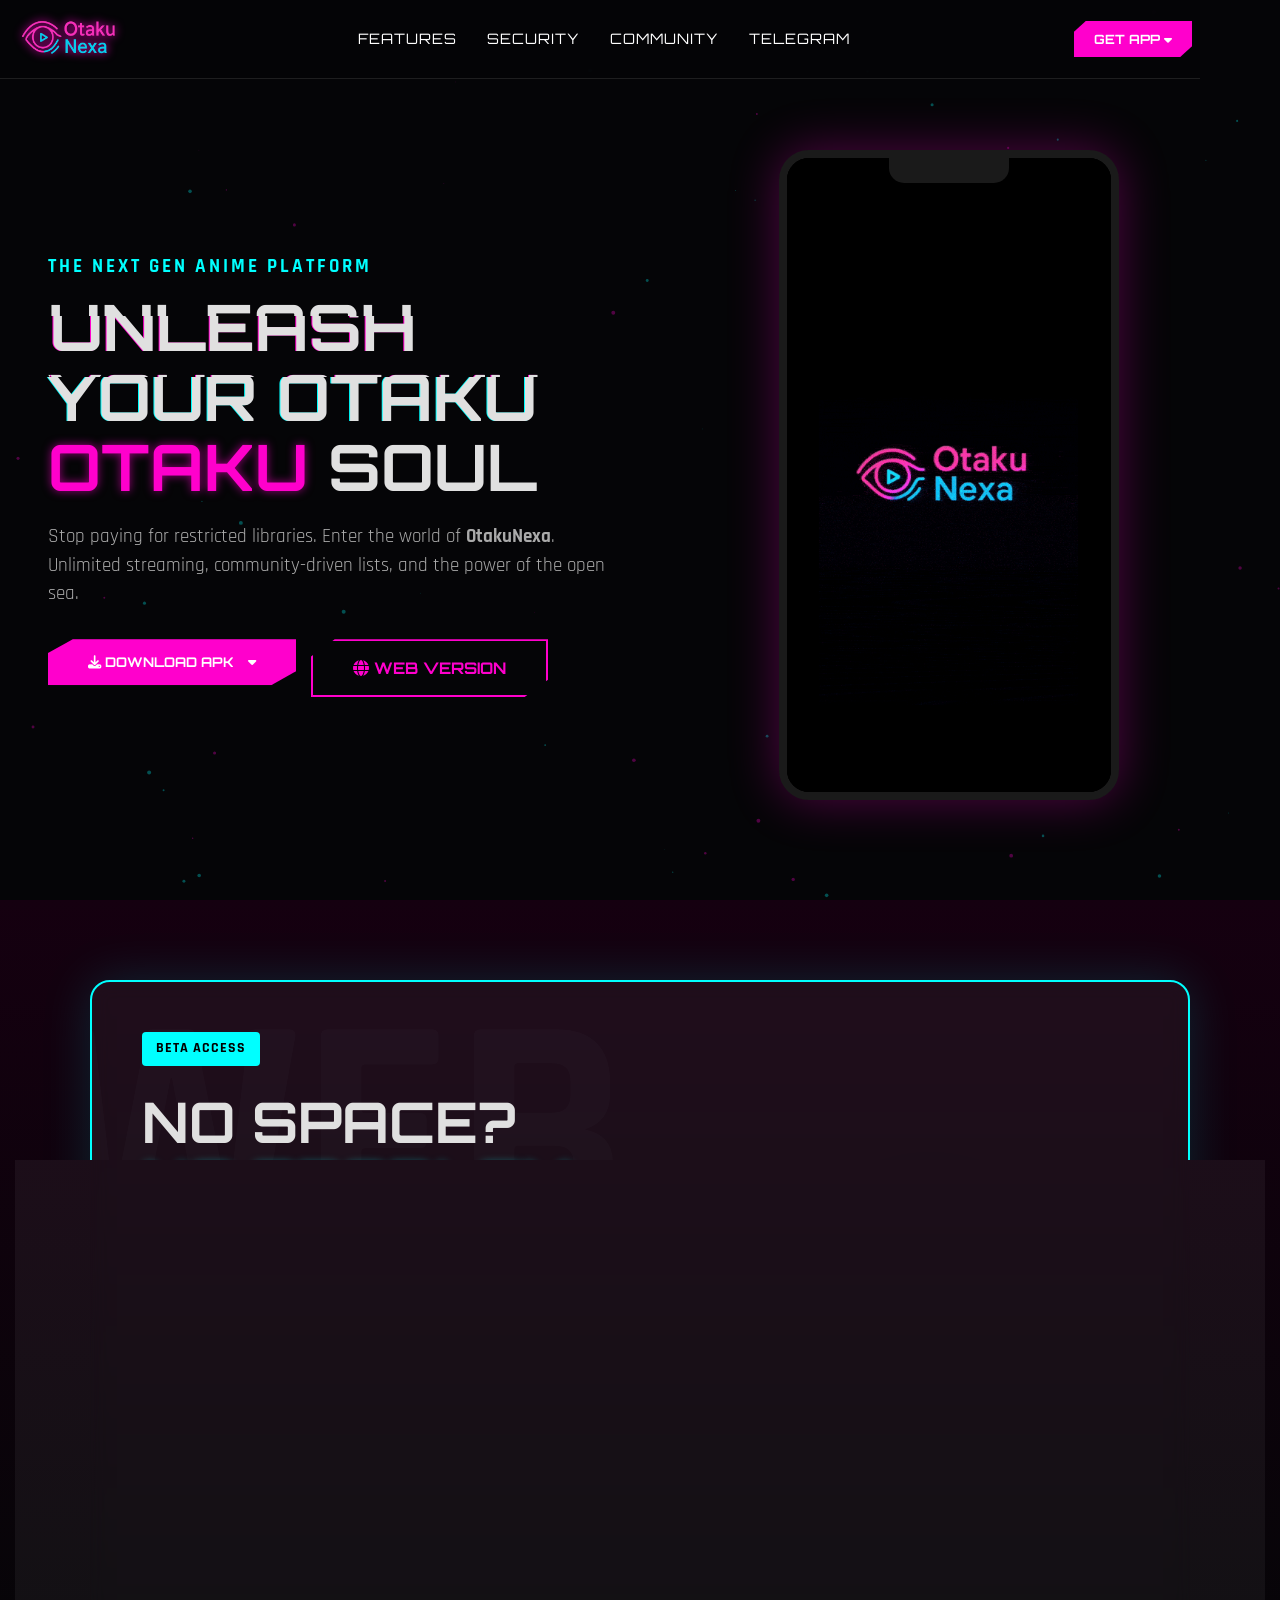
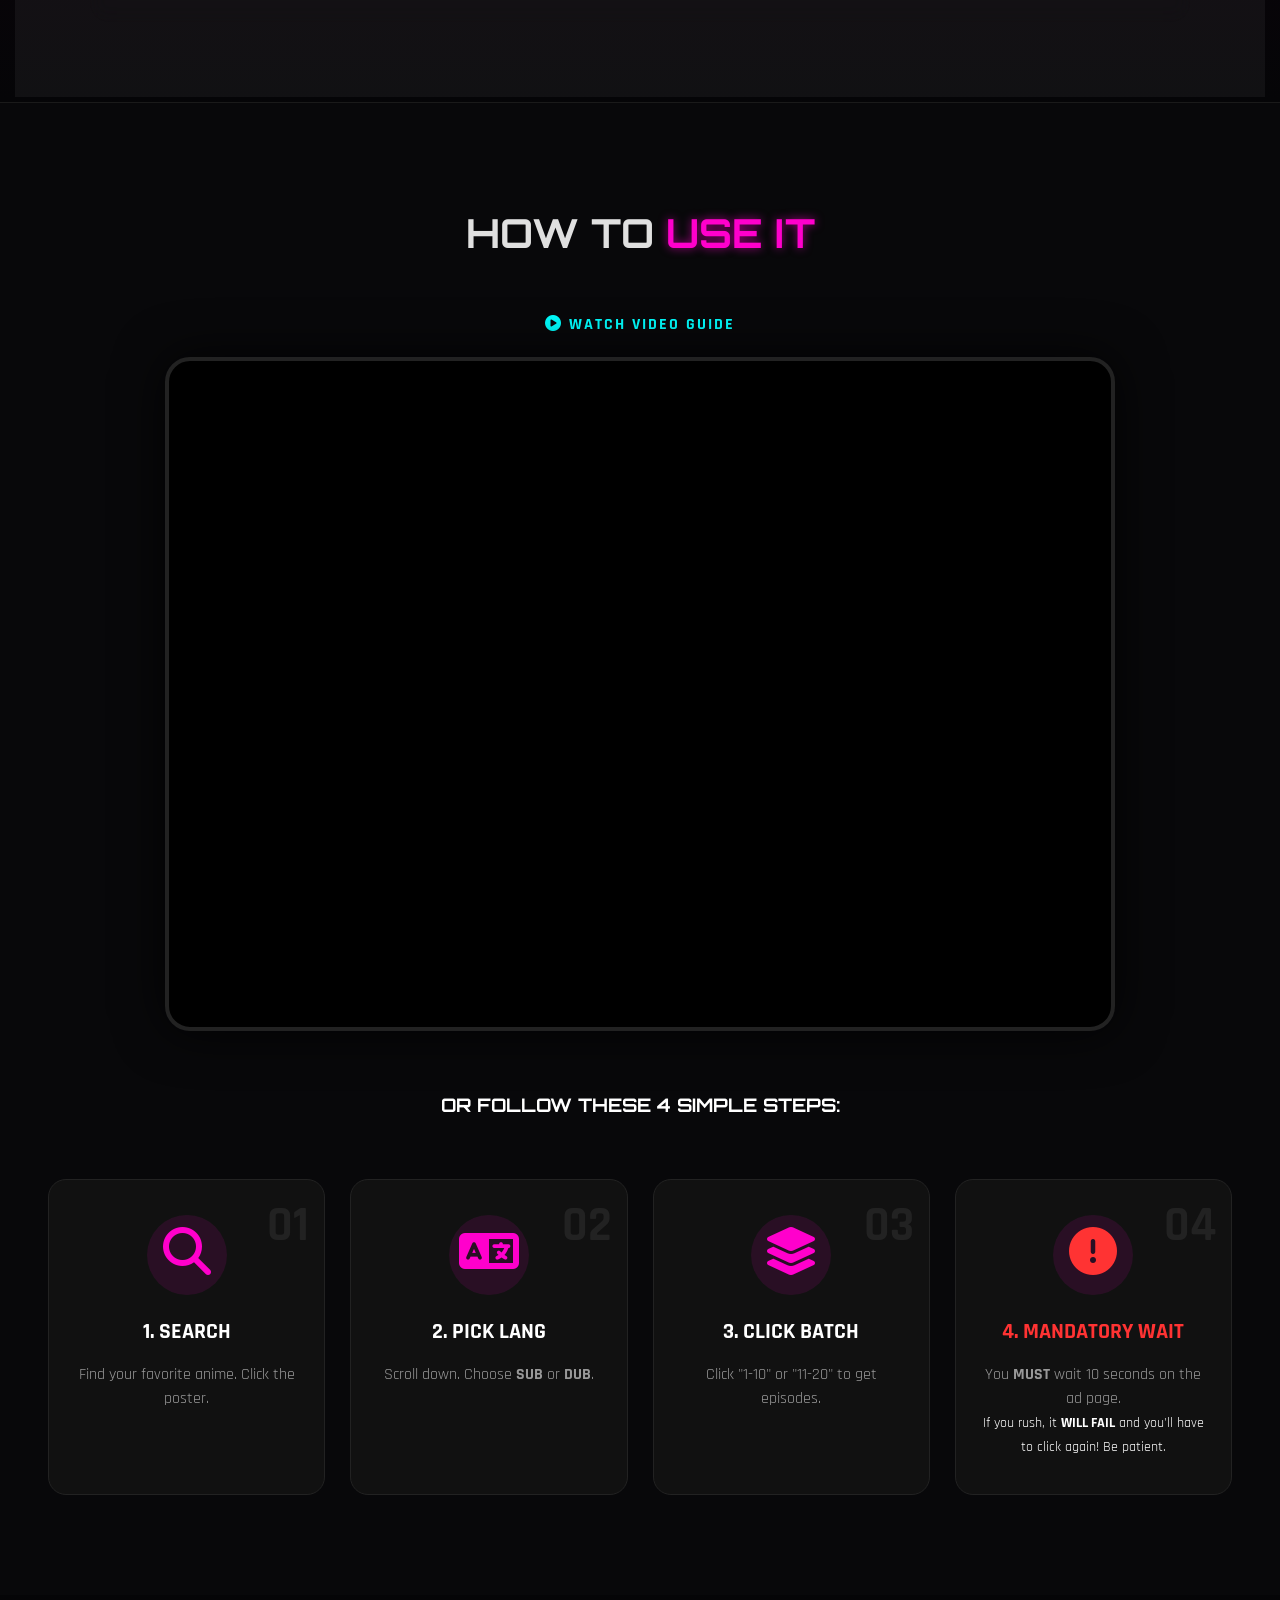
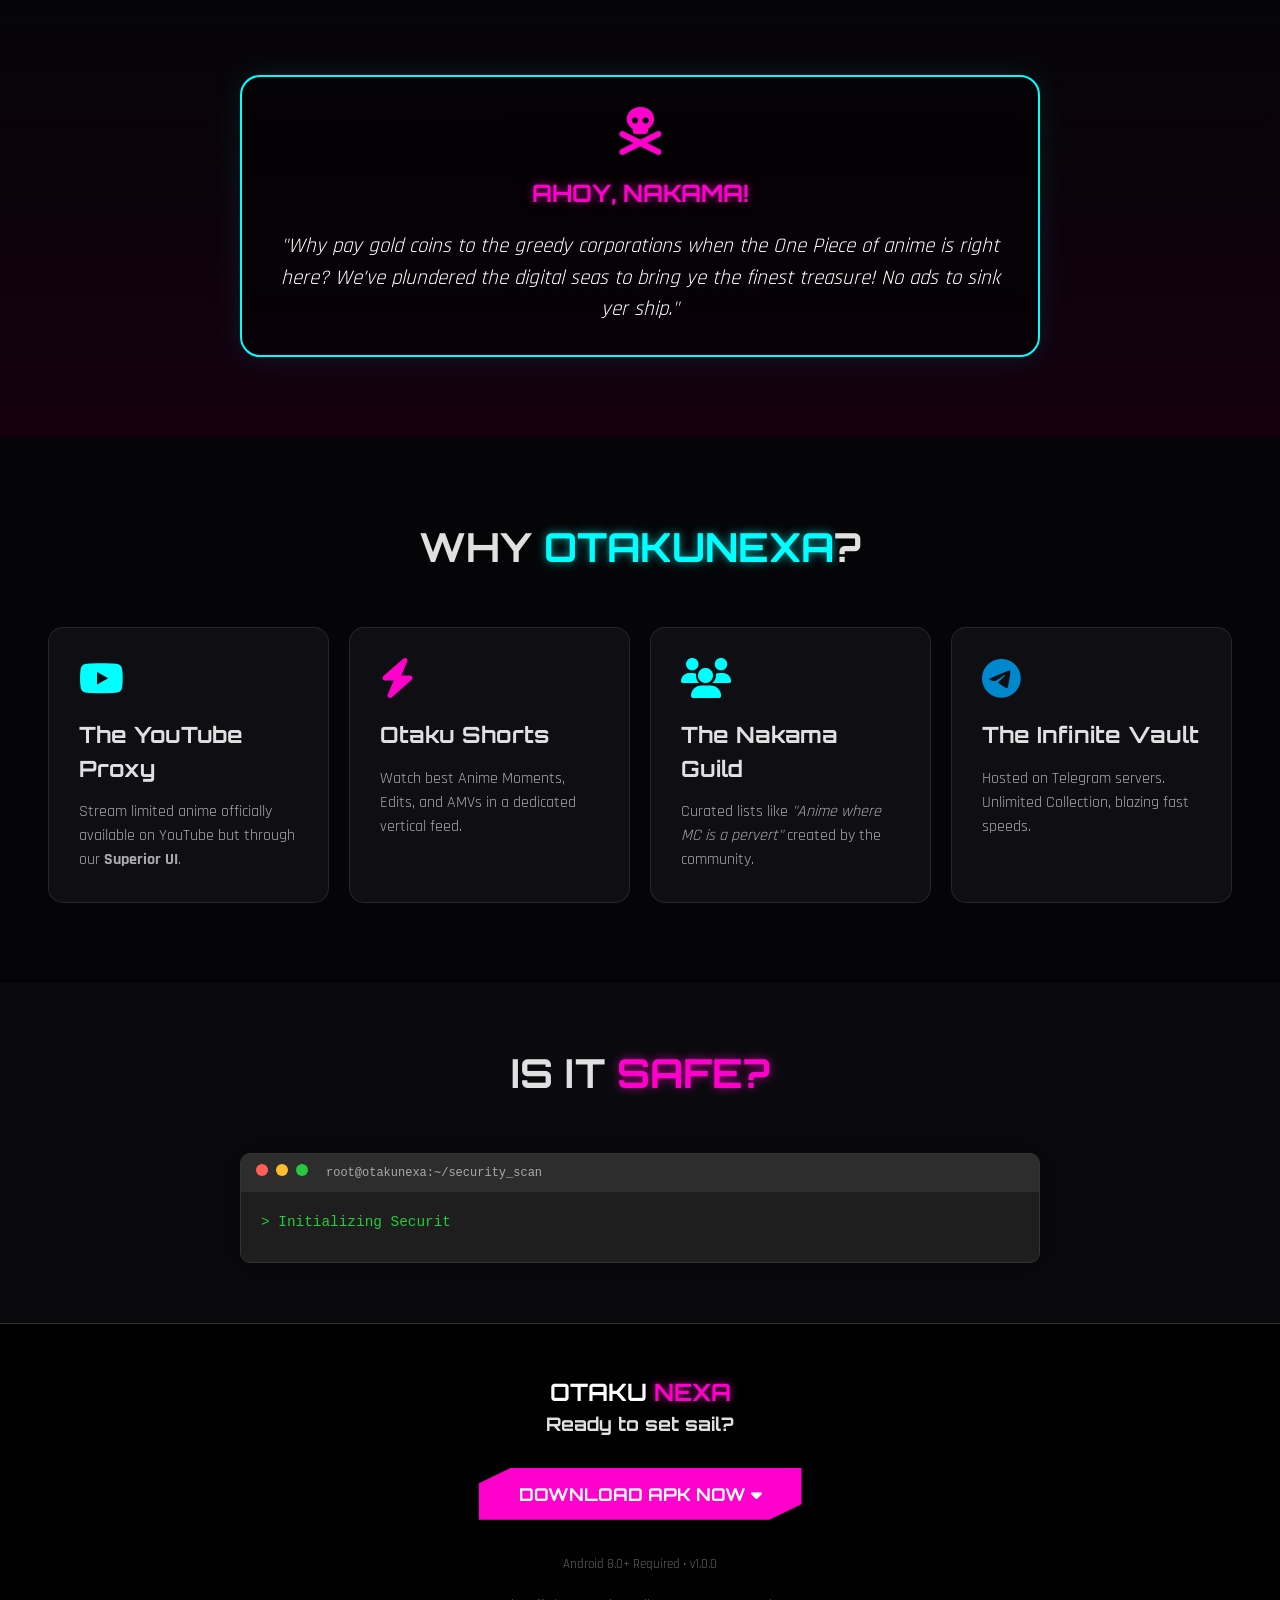
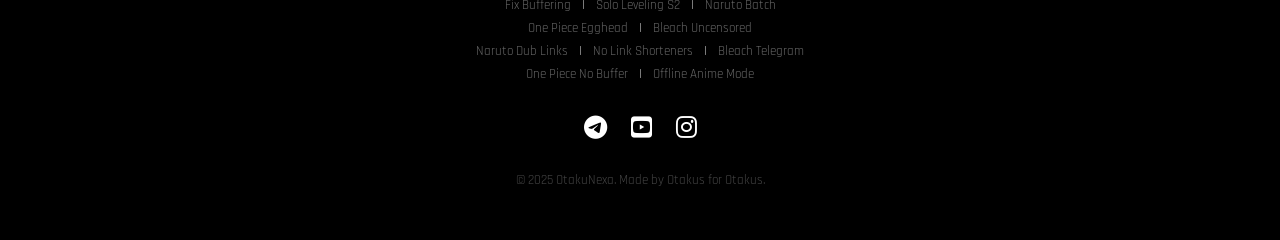
==== commit 1ee477d5: "Update index.html" ====
--- a/index.html
+++ b/index.html
@@ -5,6 +5,7 @@
     <meta charset="UTF-8">
     <meta name="viewport" content="width=device-width, initial-scale=1.0">
     <title>Download OtakuNexa Anime Application - The Ultimate Anime Haven</title>
+    
     <script type="application/ld+json">
     {
       "@context": "https://schema.org",
@@ -25,6 +26,17 @@
       }
     }
     </script>
+
+    <script type="application/ld+json">
+    {
+      "@context": "https://schema.org",
+      "@type": "WebSite",
+      "name": "OtakuNexa",
+      "url": "https://otakunexa.nexa-go.workers.dev"
+    }
+    </script>
+    <meta property="og:site_name" content="OtakuNexa">
+    <link rel="icon" href="assets/search_icon.png" sizes="any">
     <link rel="preconnect" href="https://fonts.googleapis.com">
     <link rel="preconnect" href="https://fonts.gstatic.com" crossorigin>
     <link
@@ -163,7 +175,6 @@
             background-color: var(--neon-pink);
             color: white;
             padding-left: 25px;
-            /* Slide effect */
         }
 
         .server-tag {
@@ -1236,8 +1247,6 @@
         </div>
     </section>
 
-    <!-- WEB VERSION SECTION -->
-    <!-- WEB VERSION SECTION -->
     <section id="web-version" class="web-section">
         <div class="container">
             <div class="web-card">
@@ -1275,8 +1284,6 @@
         </div>
     </section>
 
-    <!-- TUTORIAL SECTION -->
-    <!-- TUTORIAL SECTION -->
     <section id="tutorial" class="tutorial-section">
         <div class="container">
             <h2 class="section-title">HOW TO <span class="highlight-pink">USE IT</span></h2>
@@ -1292,7 +1299,6 @@
                 THESE 4 SIMPLE STEPS:</h3>
 
             <div class="step-container">
-                <!-- Step 1 -->
                 <div class="step-card">
                     <div class="step-num">01</div>
                     <div class="step-icon"><i class="fas fa-search"></i></div>
@@ -1302,7 +1308,6 @@
                     </div>
                 </div>
 
-                <!-- Step 2 -->
                 <div class="step-card">
                     <div class="step-num">02</div>
                     <div class="step-icon"><i class="fas fa-language"></i></div>
@@ -1312,7 +1317,6 @@
                     </div>
                 </div>
 
-                <!-- Step 3 -->
                 <div class="step-card">
                     <div class="step-num">03</div>
                     <div class="step-icon"><i class="fas fa-layer-group"></i></div>
@@ -1322,7 +1326,6 @@
                     </div>
                 </div>
 
-                <!-- Step 4 -->
                 <div class="step-card">
                     <div class="step-num">04</div>
                     <div class="step-icon"><i class="fas fa-exclamation-circle" style="color: #ff3333;"></i></div>
@@ -1419,10 +1422,7 @@
 
             <p style="color: #666; font-size: 0.8rem; margin-bottom: 20px;">Android 8.0+ Required • v1.0.0</p>
 
-            <!-- SEO LINKS (Internal Linking) -->
-            <!-- SEO LINKS (Internal Linking) -->
             <div style="margin-bottom: 25px; font-size: 0.8rem; line-height: 1.8;">
-                <!-- Wave 1 -->
                 <a href="fix-anime-buffering.html" style="color:#666; text-decoration:none; margin:0 8px;">Fix
                     Buffering</a> |
                 <a href="watch-solo-leveling.html" style="color:#666; text-decoration:none; margin:0 8px;">Solo Leveling
@@ -1434,7 +1434,6 @@
                 <a href="bleach-tybw-uncensored-batch.html"
                     style="color:#666; text-decoration:none; margin:0 8px;">Bleach Uncensored</a> <br>
 
-                <!-- Wave 2 (New) -->
                 <a href="naruto-shippuden-telegram-channel-english-dub.html"
                     style="color:#666; text-decoration:none; margin:0 8px;">Naruto Dub Links</a> |
                 <a href="anime-batch-downloader-no-link-shortener.html"
@@ -1702,6 +1701,4 @@
         document.addEventListener('DOMContentLoaded', applyLinks);
     </script>
 </body>
-
-
 </html>
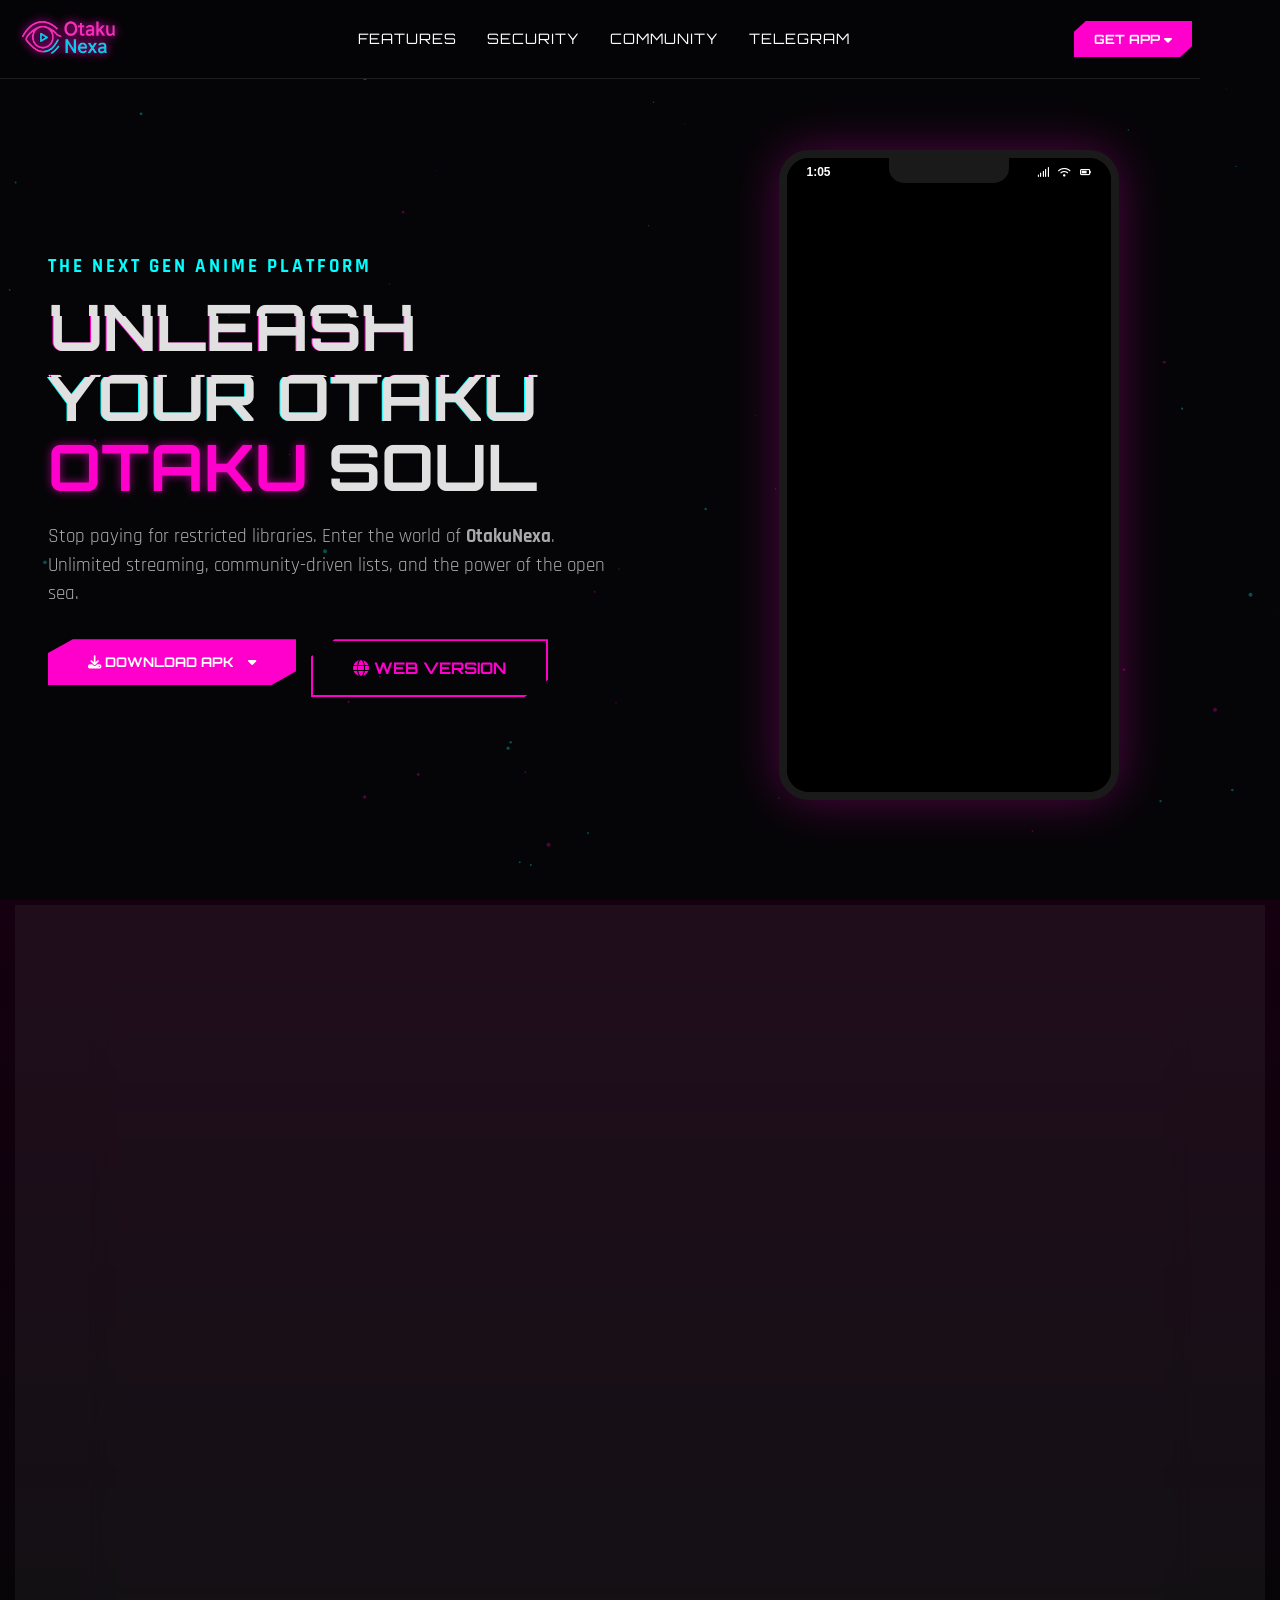
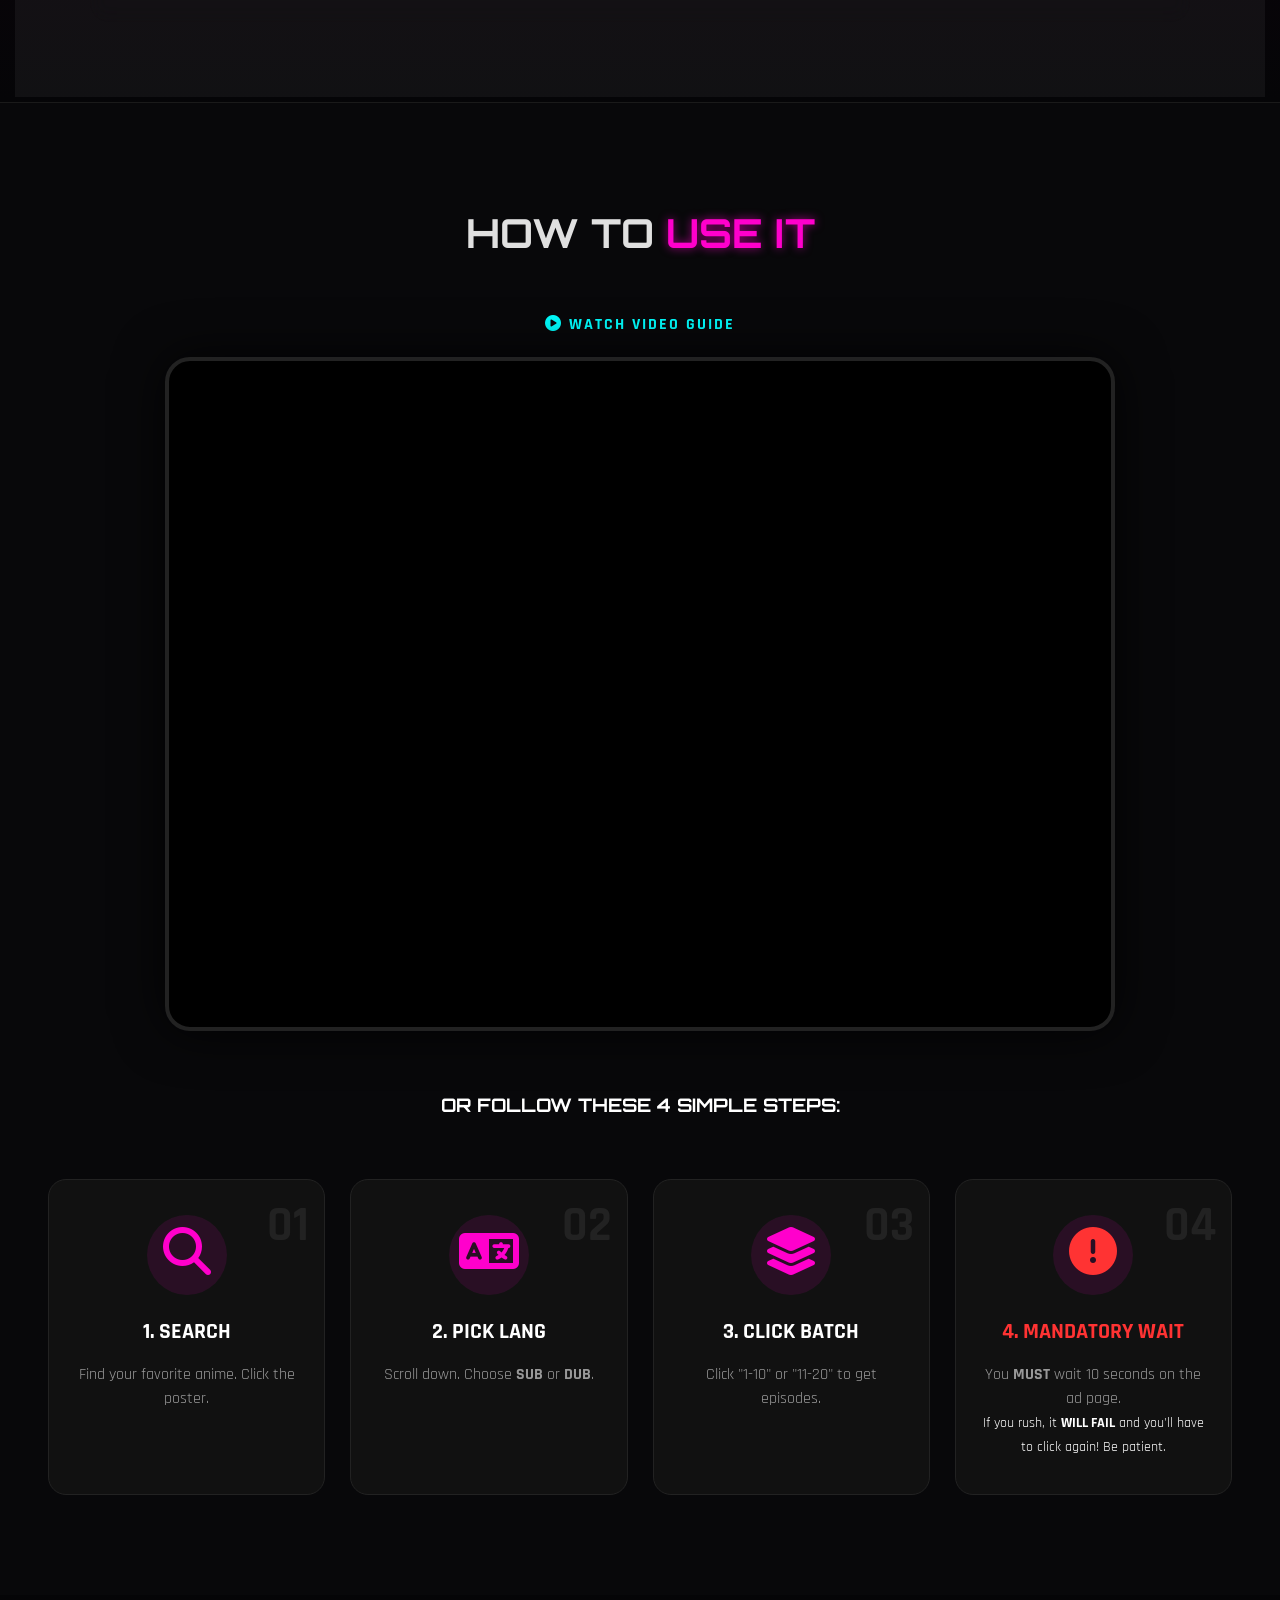
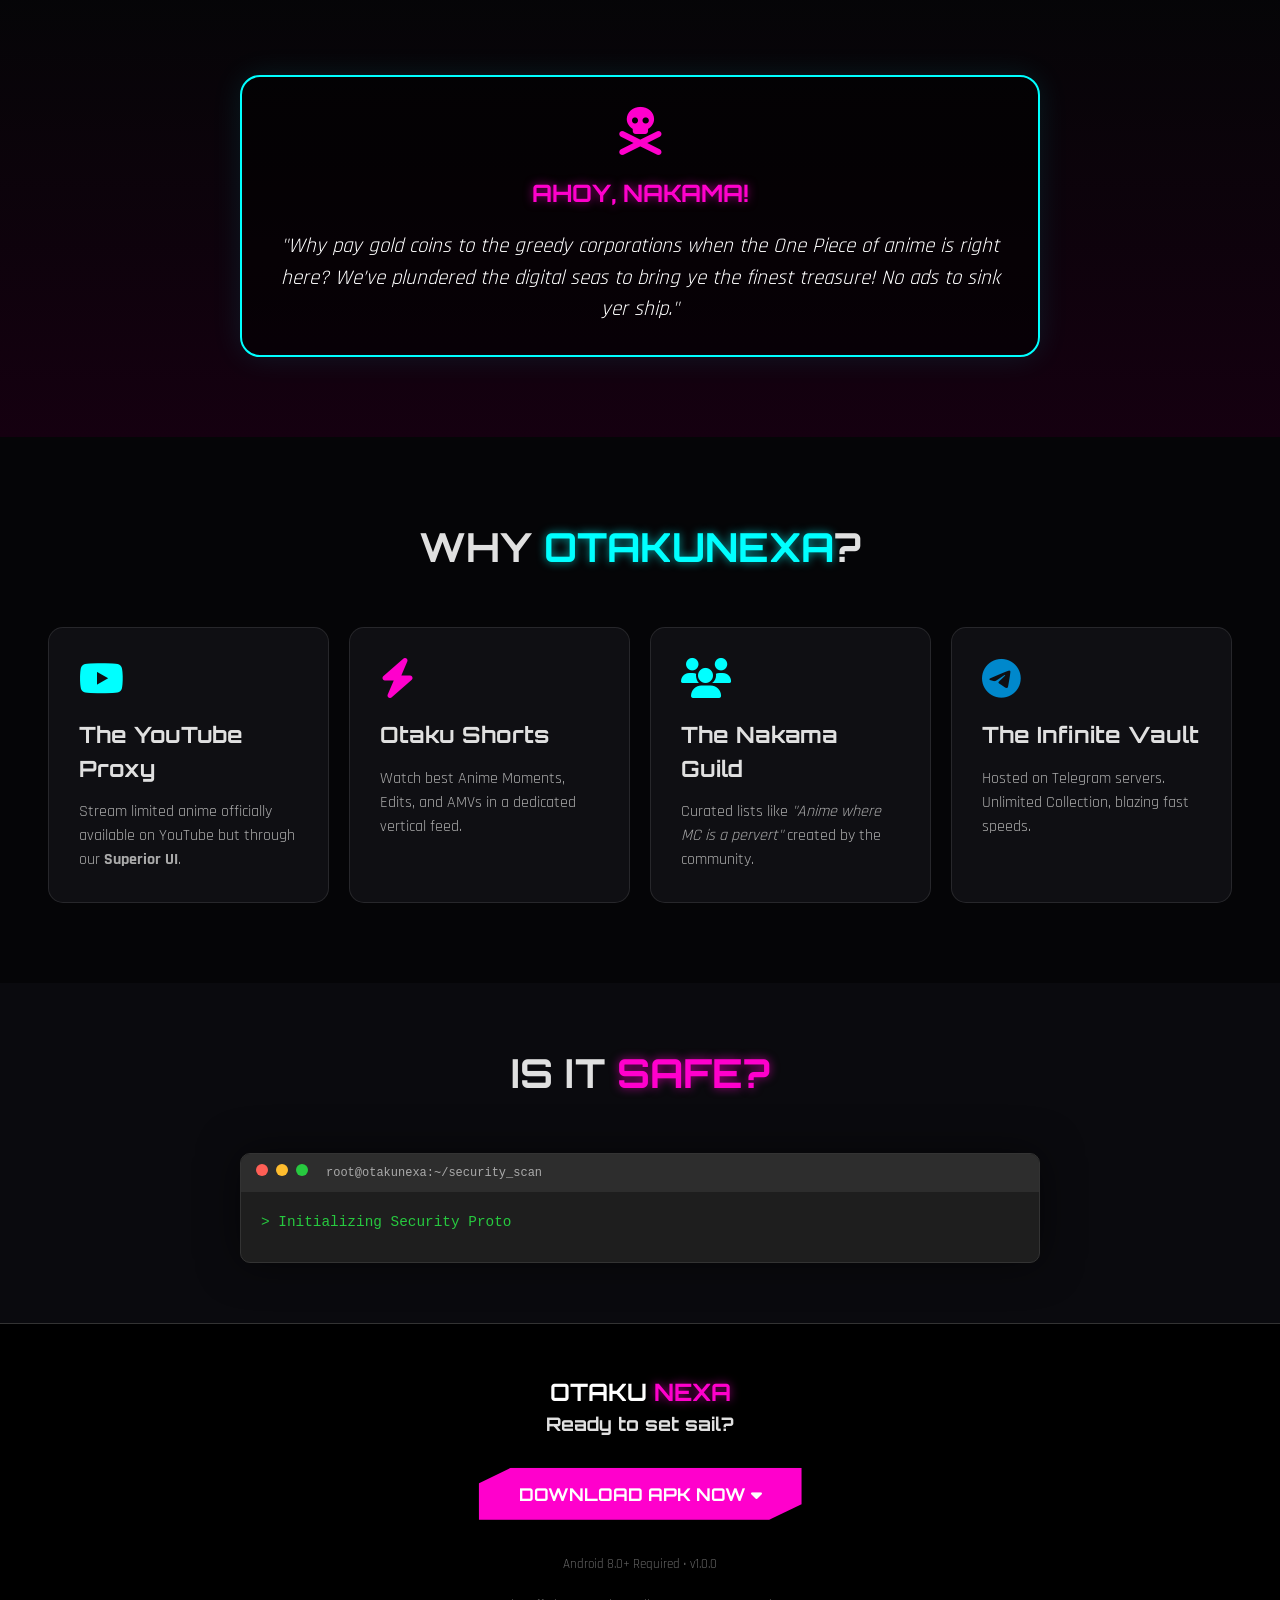
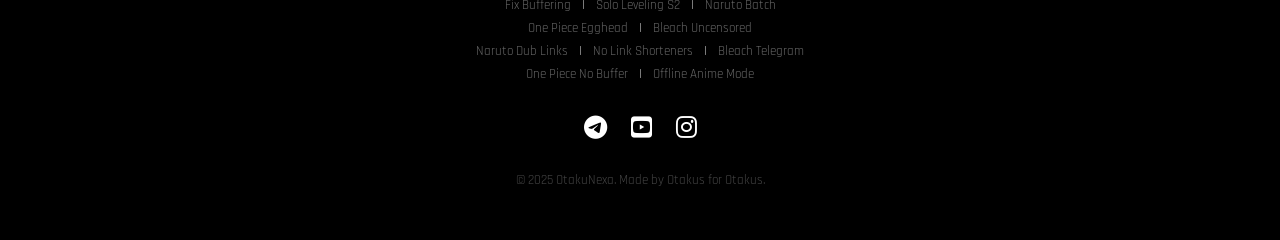
==== commit 048e5fc5: "Update index.html" ====
--- a/index.html
+++ b/index.html
@@ -25,16 +25,15 @@
         "ratingCount": "1250"
       }
     }
-    </script>
-
-    <script type="application/ld+json">
-    {
-      "@context": "https://schema.org",
-      "@type": "WebSite",
-      "name": "OtakuNexa",
-      "url": "https://otakunexa.nexa-go.workers.dev"
-    }
-    </script>
+   <script type="application/ld+json">
+{
+  "@context": "https://schema.org",
+  "@type": "WebSite",
+  "name": "OtaKuNexa",
+  "alternateName": "OtakuNexa Anime",
+  "url": "https://otakunexa.online/"
+}
+</script>
     <meta property="og:site_name" content="OtakuNexa">
     <link rel="icon" href="assets/search_icon.png" sizes="any">
     <link rel="preconnect" href="https://fonts.googleapis.com">
@@ -1702,3 +1701,4 @@
     </script>
 </body>
 </html>
+
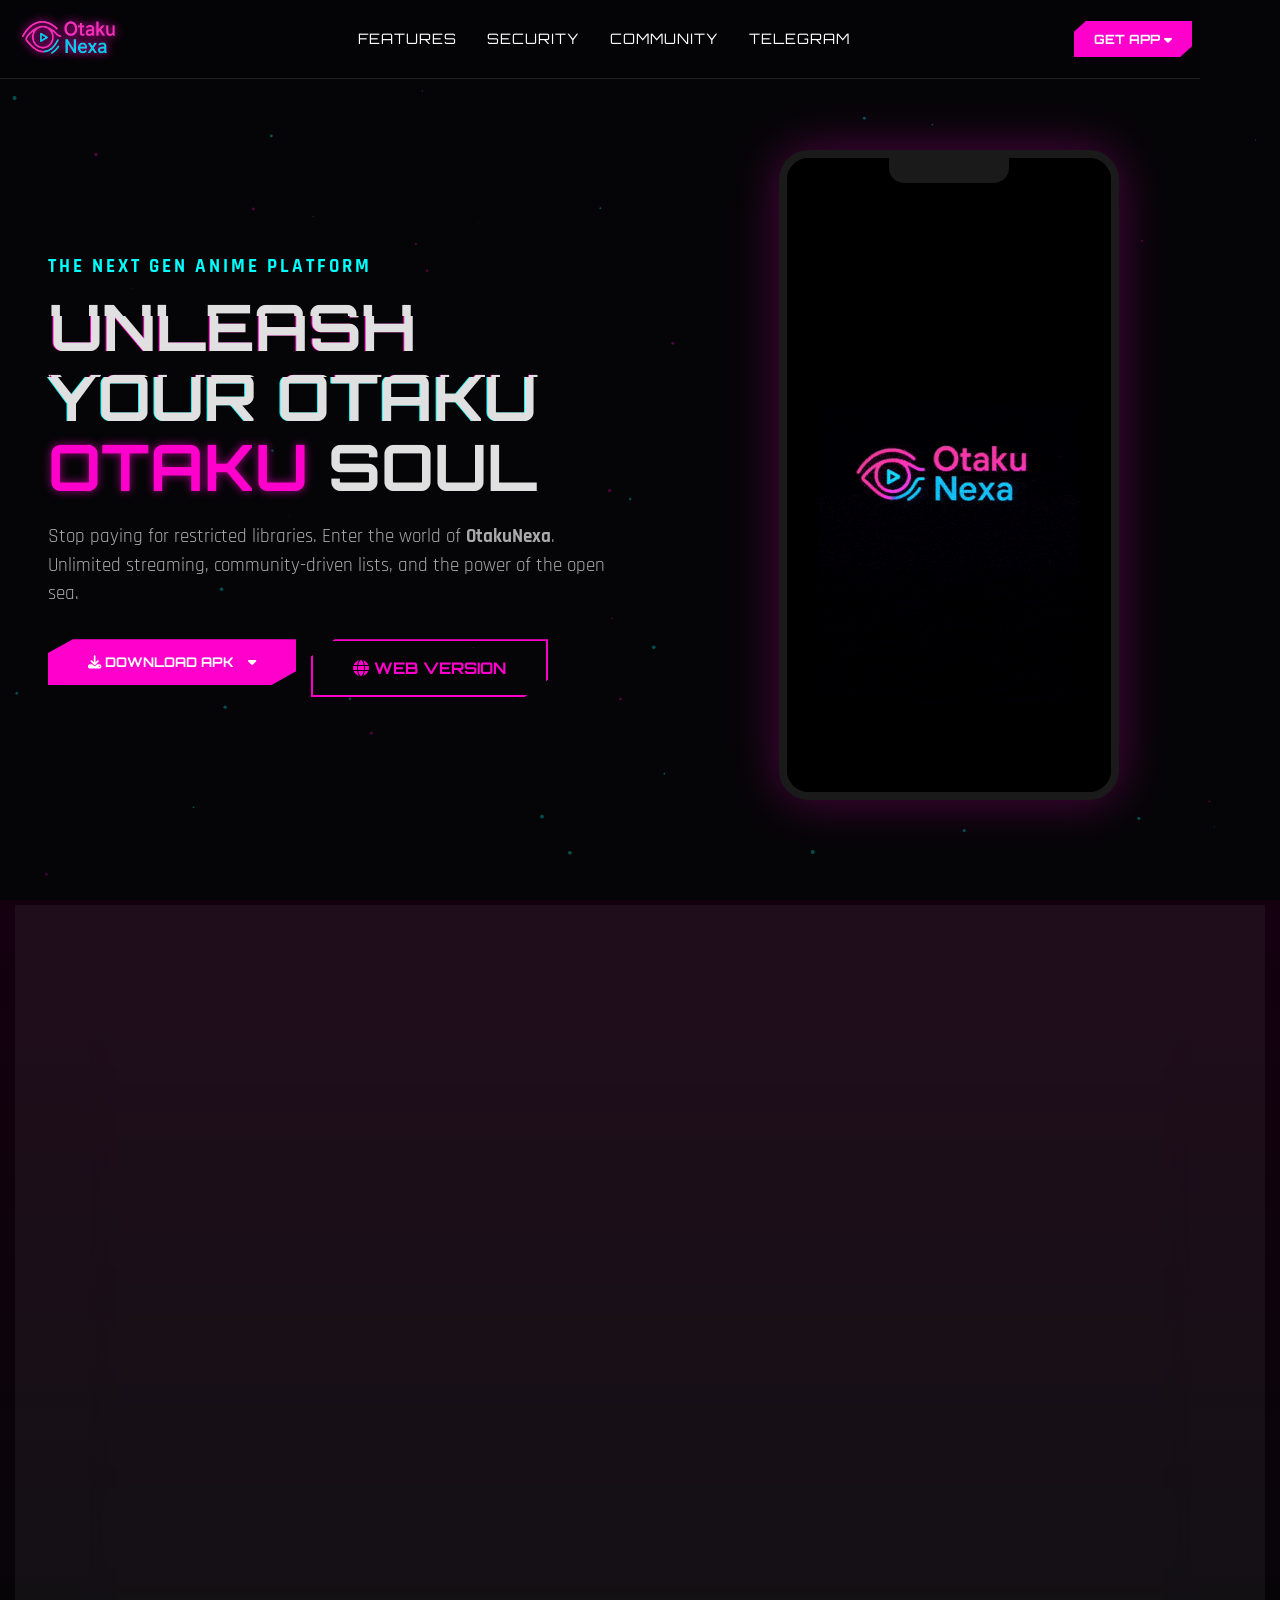
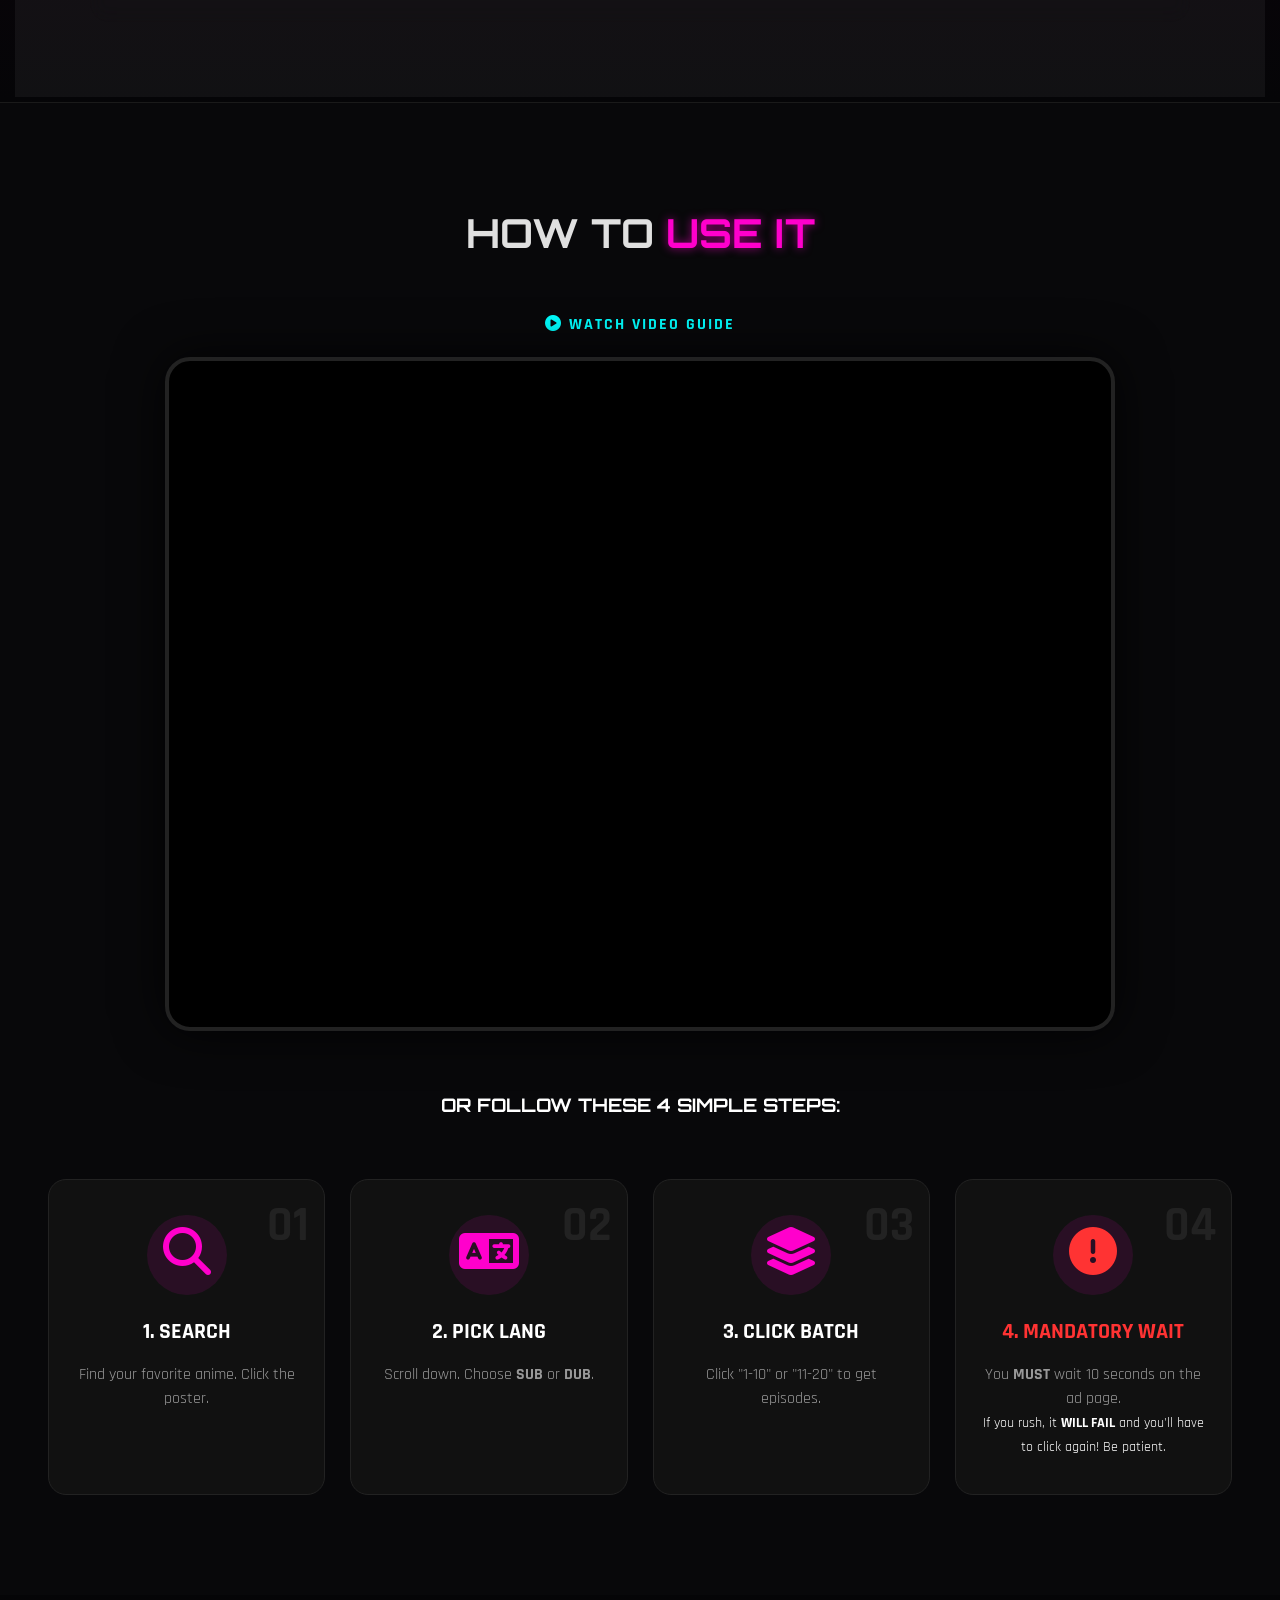
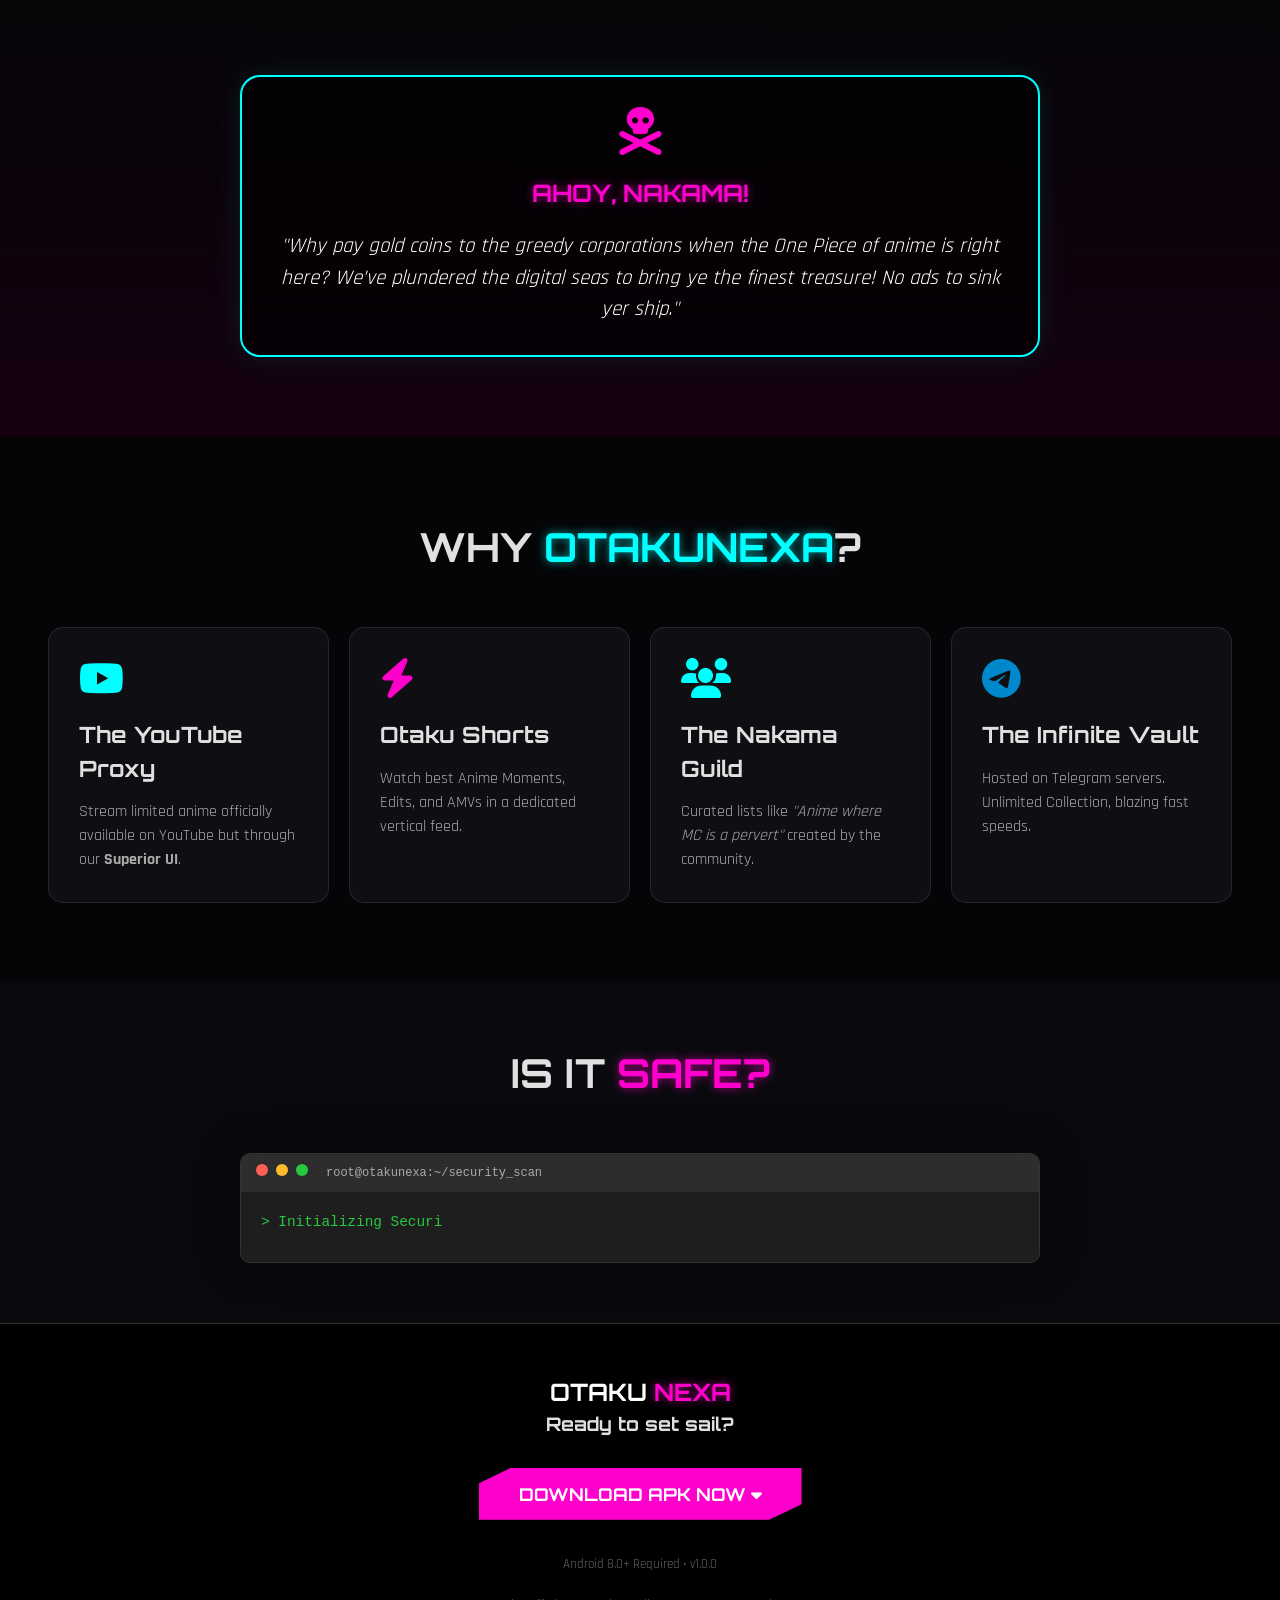
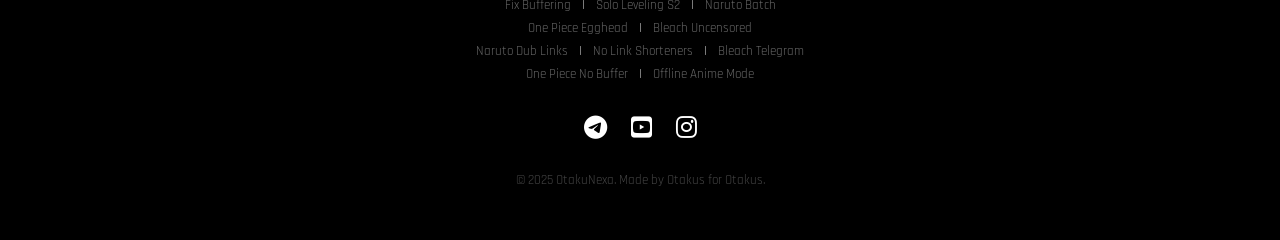
==== commit 72a33963: "Update print statement from 'Hello' to 'Goodbye'" ====
--- a/index.html
+++ b/index.html
@@ -4,7 +4,9 @@
 <head>
     <meta charset="UTF-8">
     <meta name="viewport" content="width=device-width, initial-scale=1.0">
-    <title>Download OtakuNexa Anime Application - The Ultimate Anime Haven</title>
+    <meta name="application-name" content="OtaKuNexa">
+<meta property="og:title" content="OtaKuNexa - The Ultimate Anime Haven">
+   <title>OtaKuNexa - Download Anime App | The Ultimate Anime Haven</title>
     
     <script type="application/ld+json">
     {
@@ -1702,3 +1704,4 @@
 </body>
 </html>
 
+
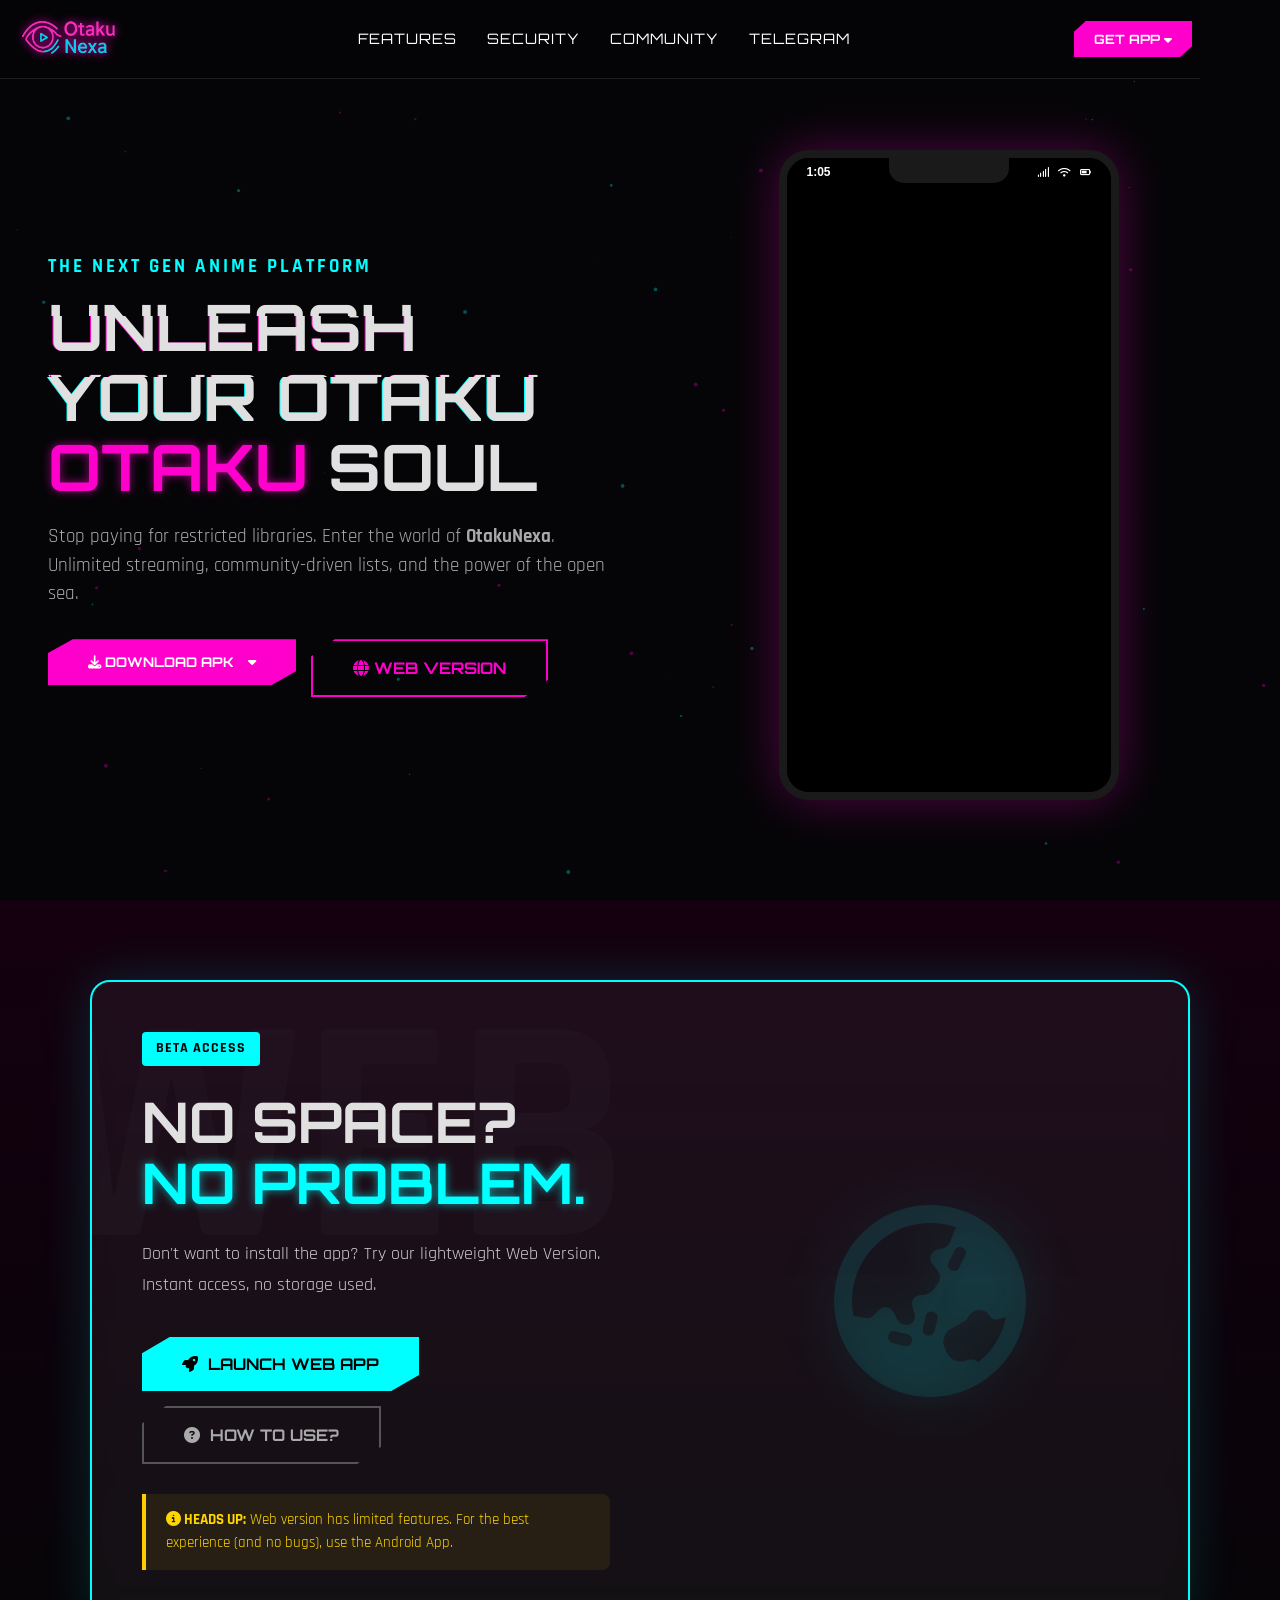
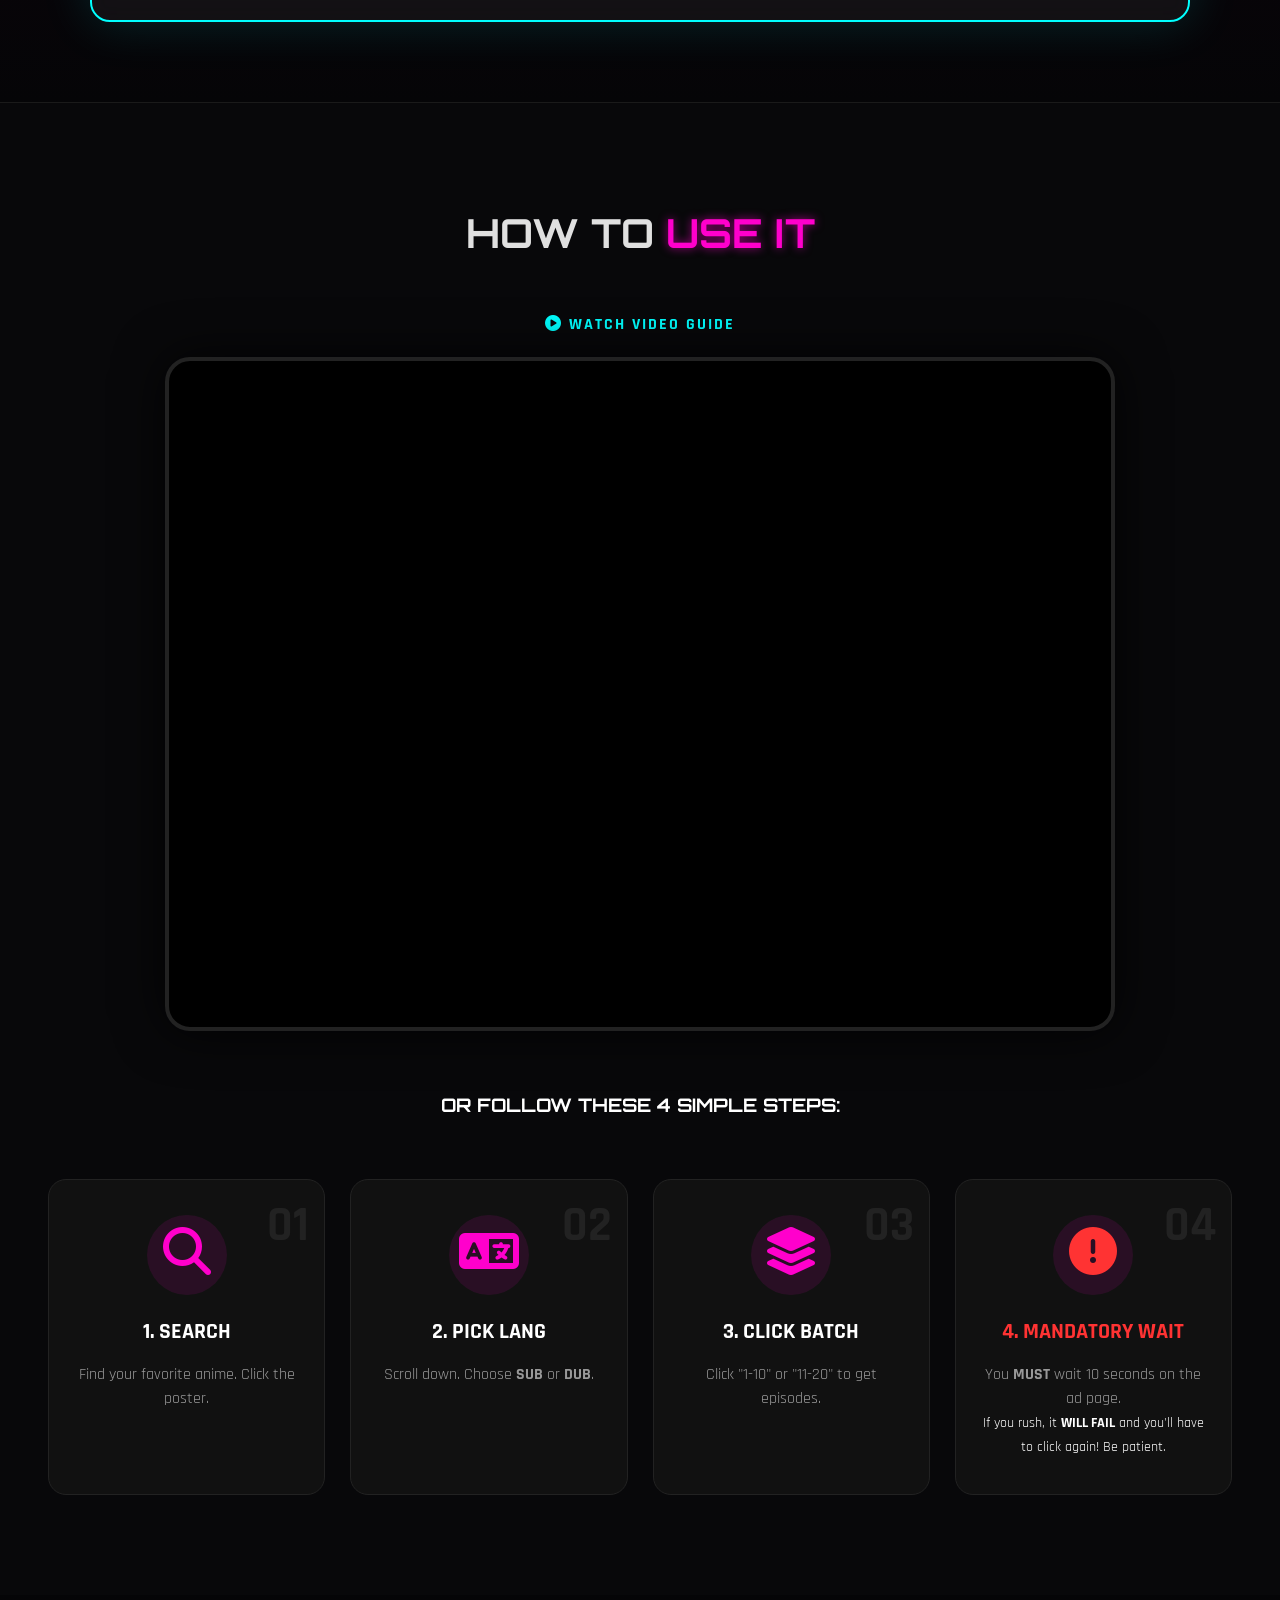
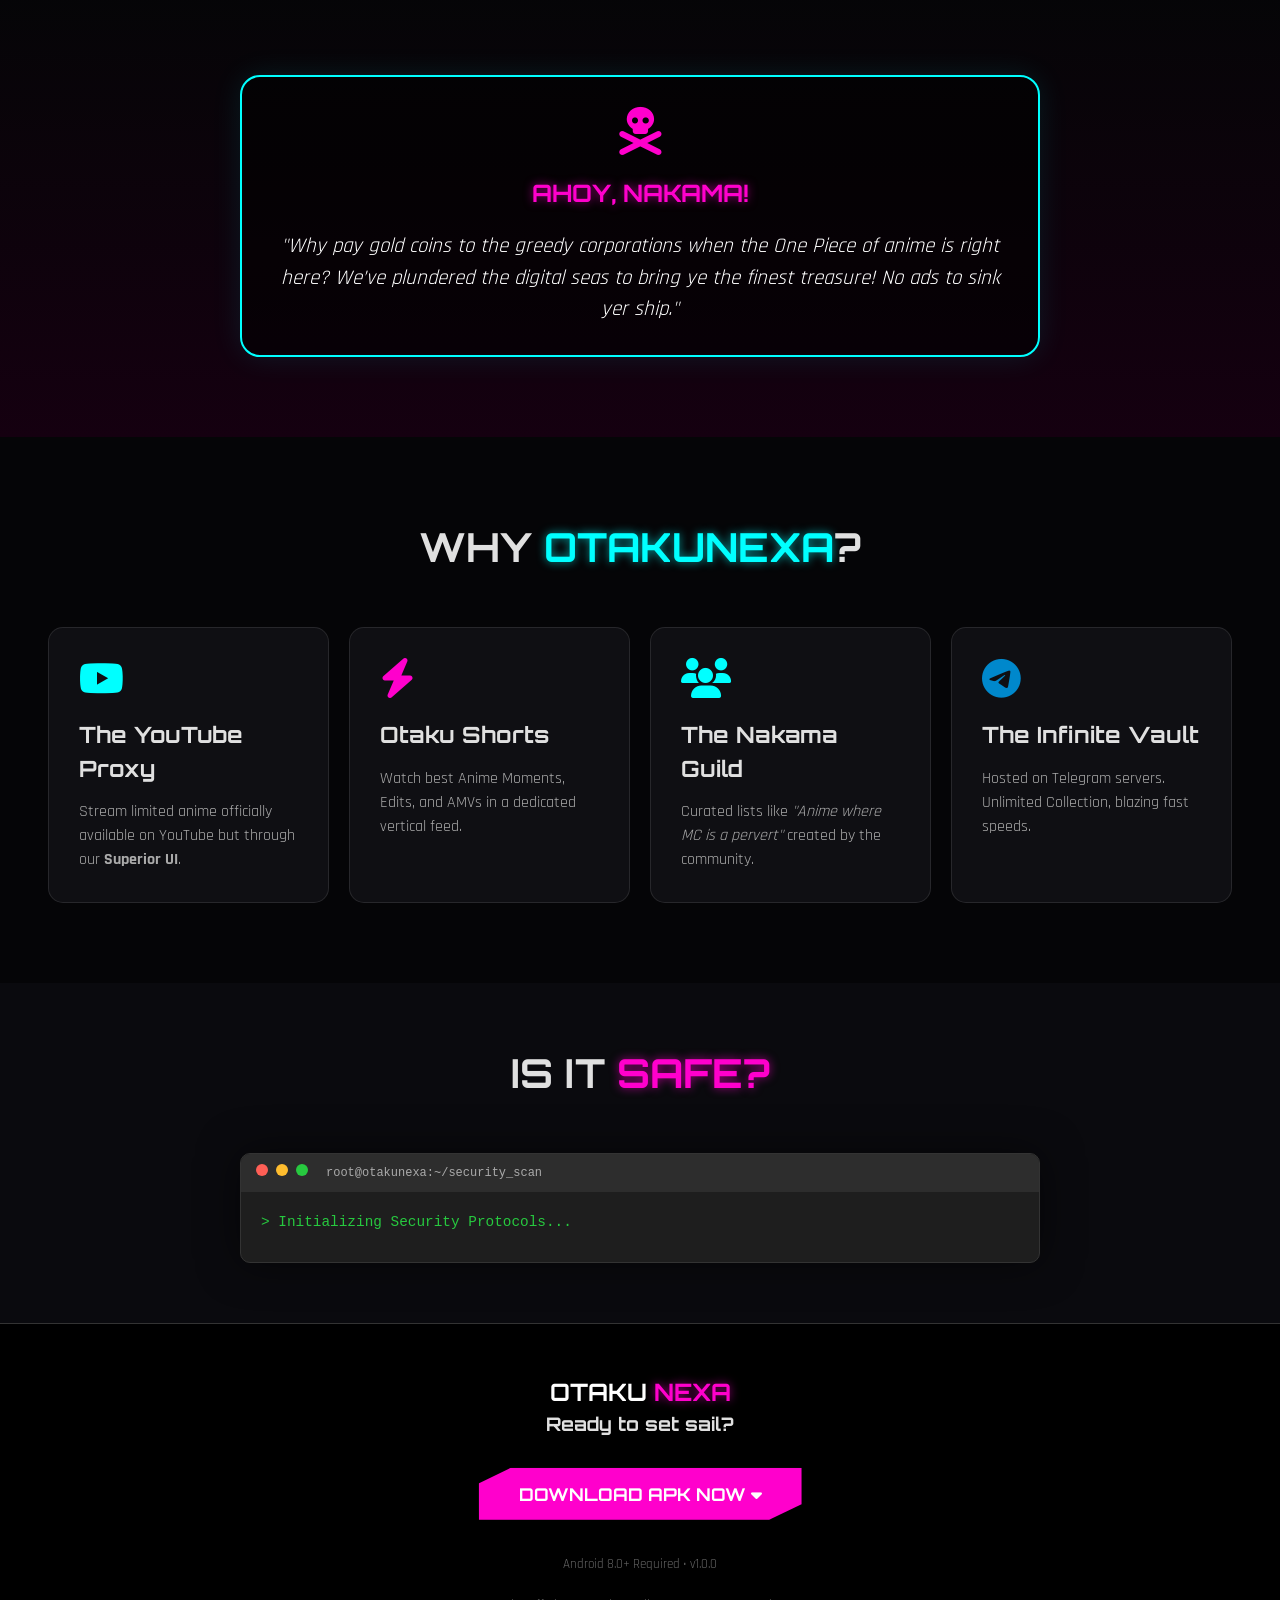
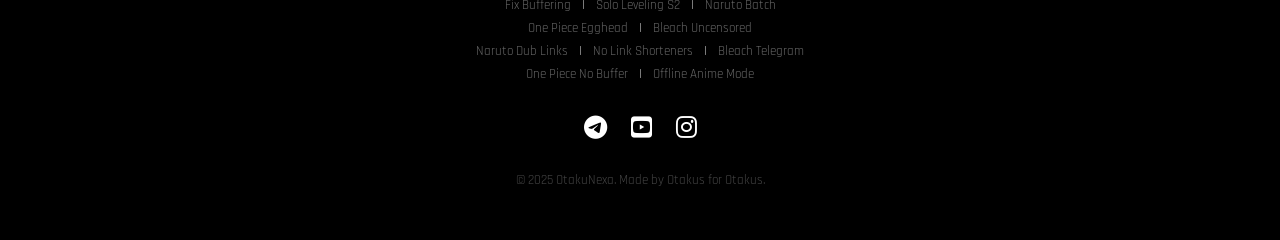
==== commit 2448cb07: "Update print statement from 'Hello' to 'Goodbye'" ====
--- a/index.html
+++ b/index.html
@@ -6,7 +6,7 @@
     <meta name="viewport" content="width=device-width, initial-scale=1.0">
     <meta name="application-name" content="OtaKuNexa">
 <meta property="og:title" content="OtaKuNexa - The Ultimate Anime Haven">
-   <title>OtaKuNexa - Download Anime App | The Ultimate Anime Haven</title>
+   <title>OtaKuNexa - Anime Download App for Android | Free Anime Streaming</title>
     
     <script type="application/ld+json">
     {
@@ -1705,3 +1705,4 @@
 </html>
 
 
+
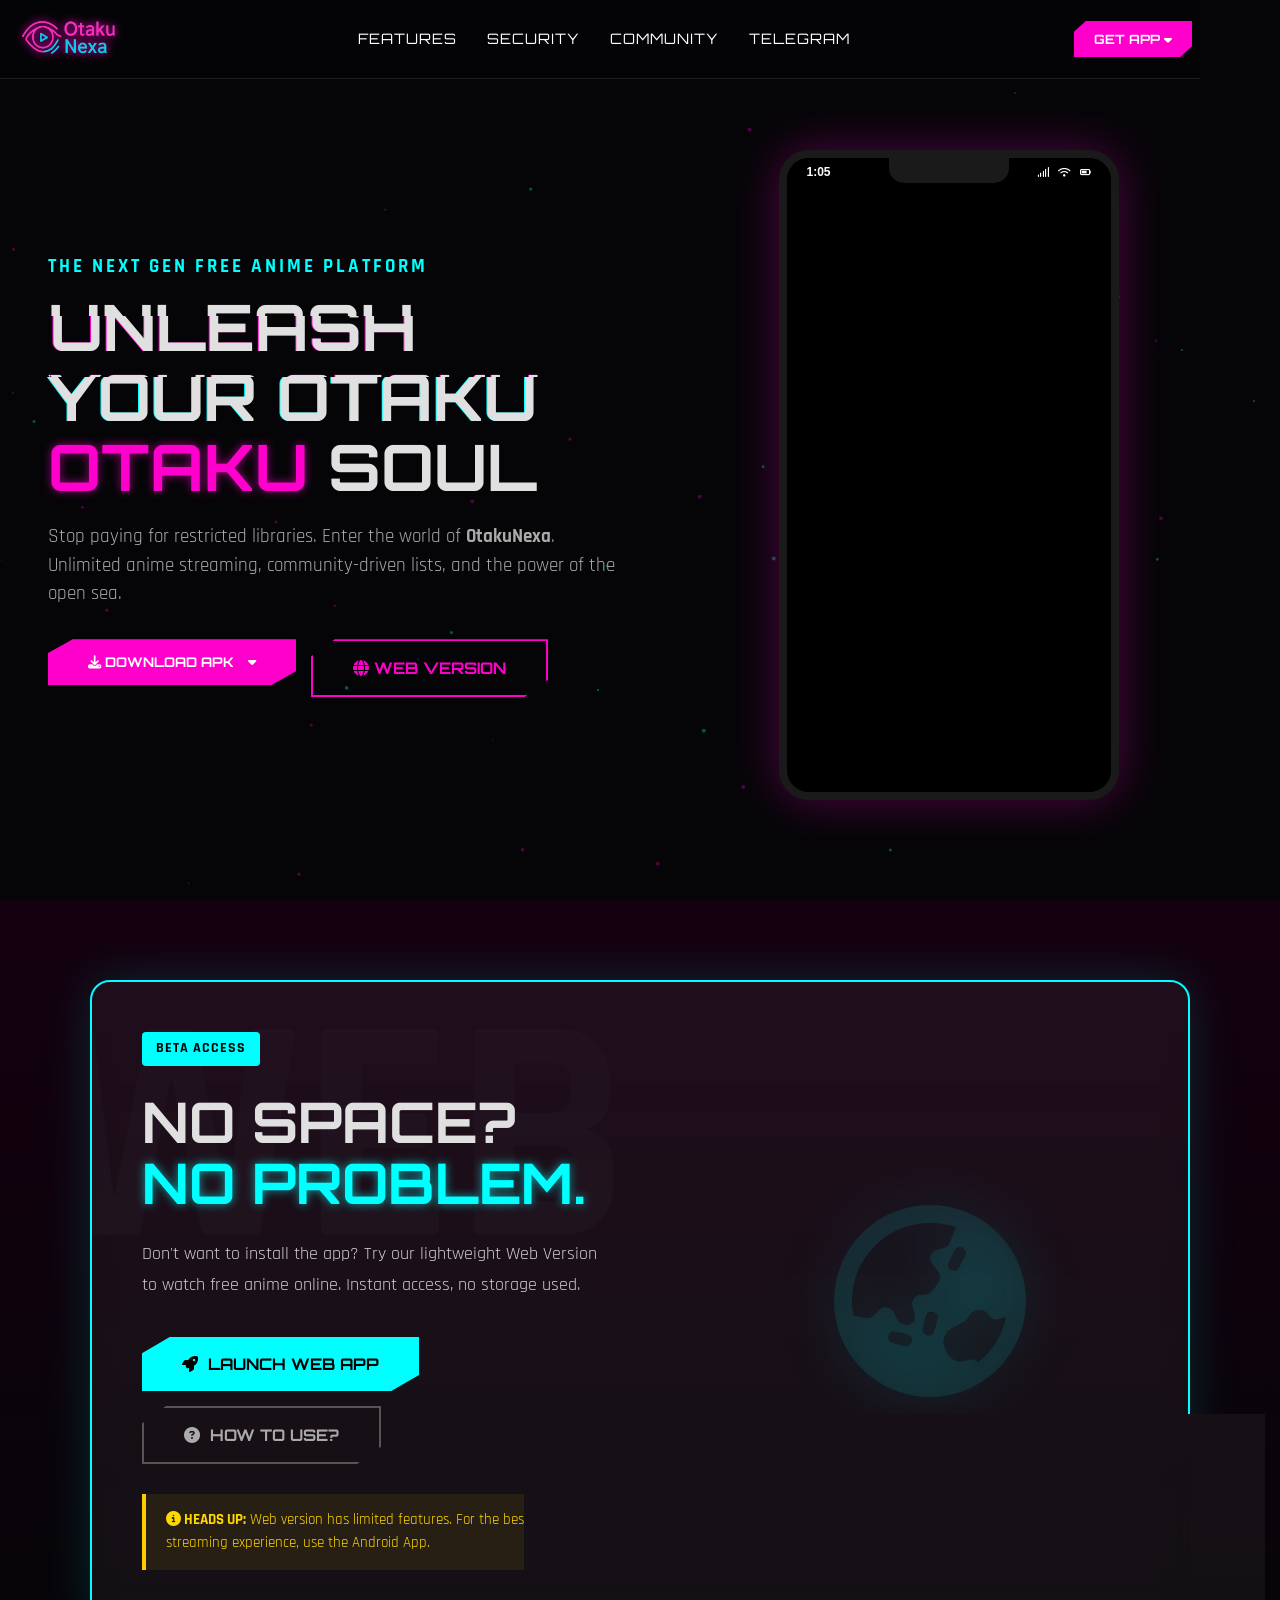
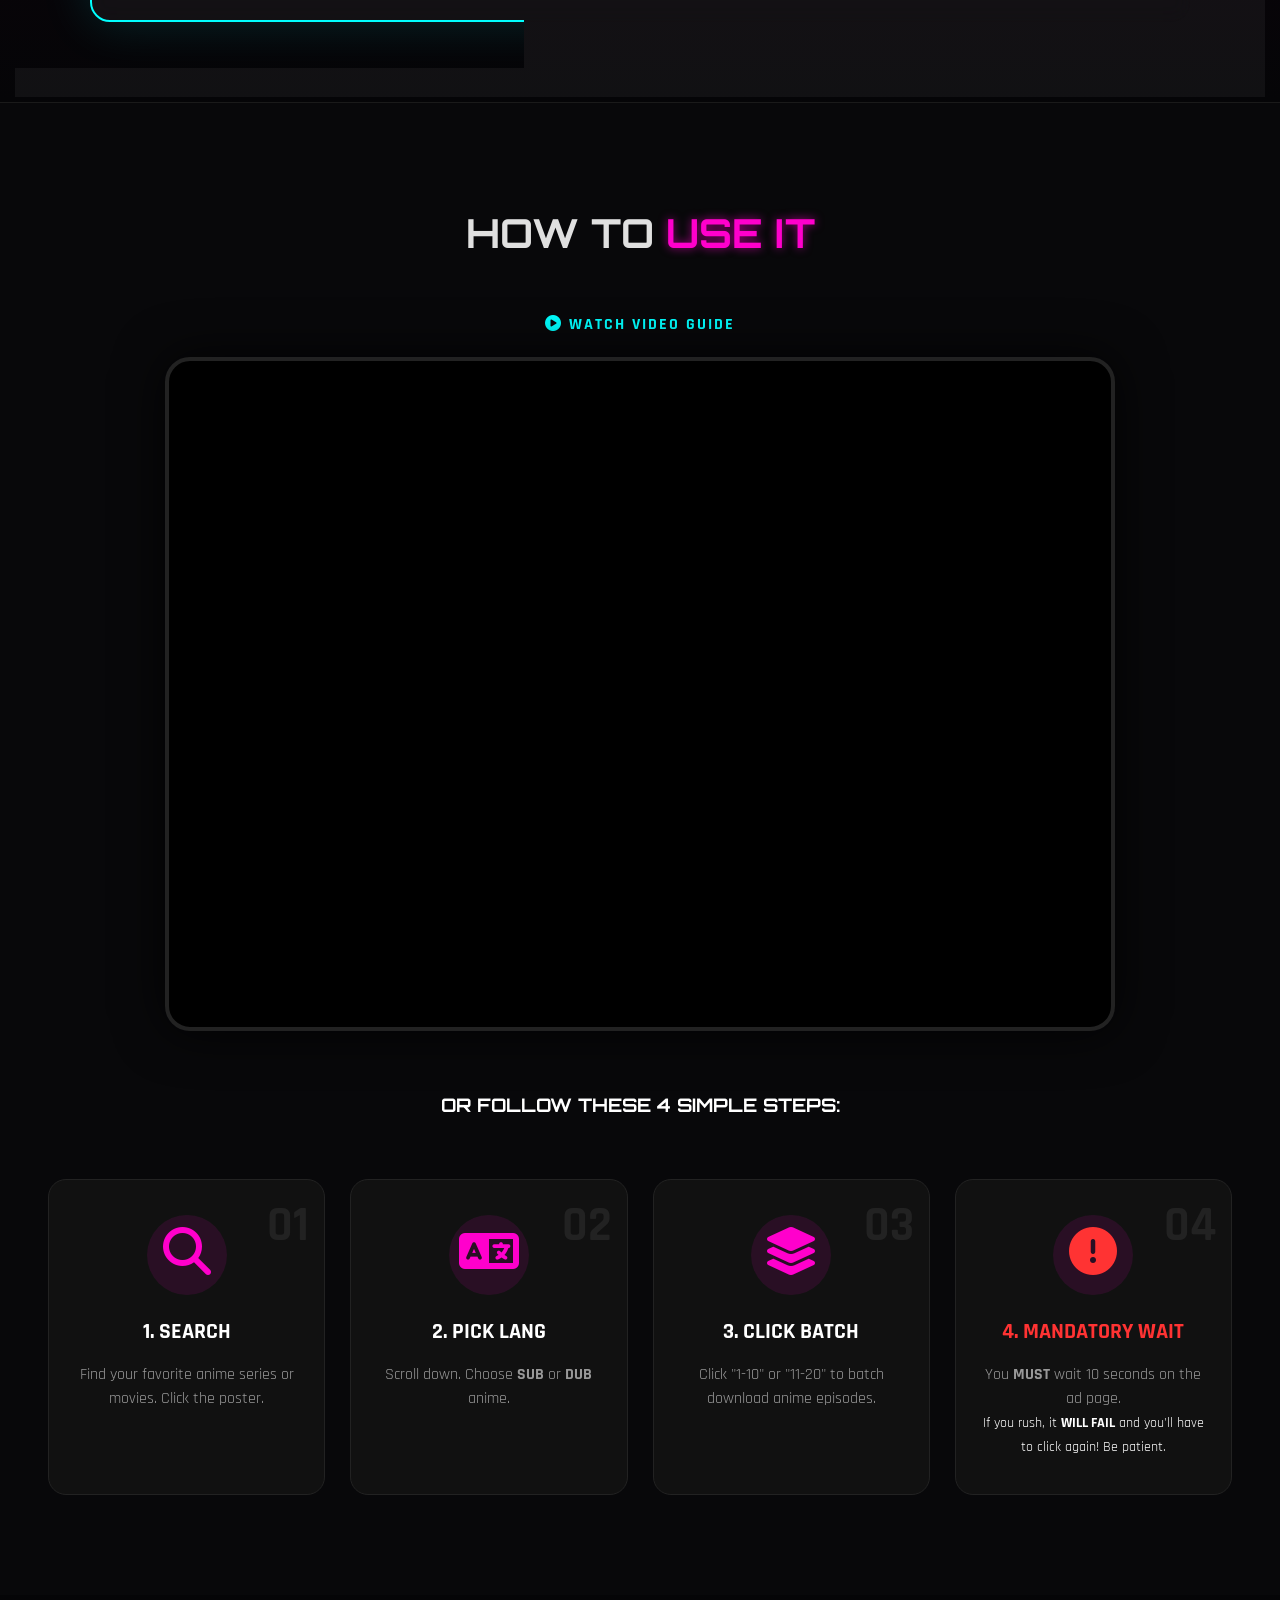
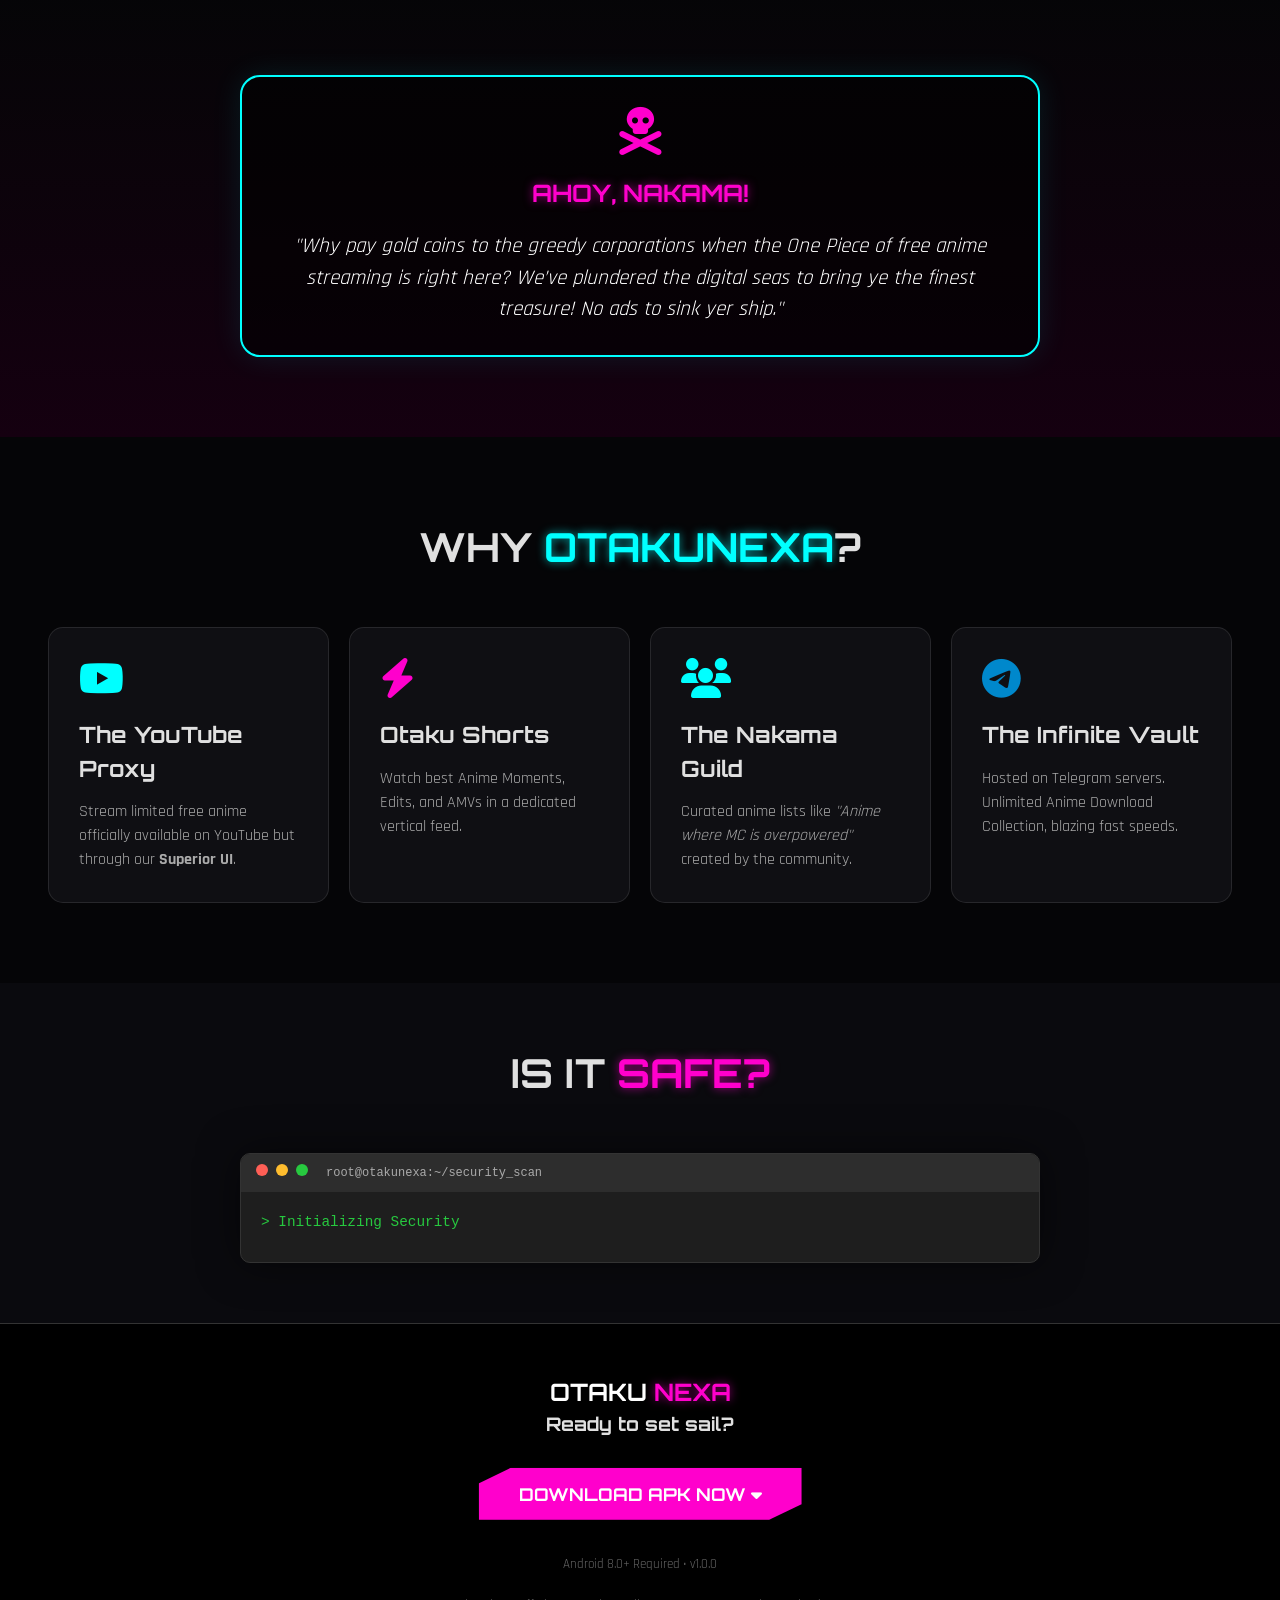
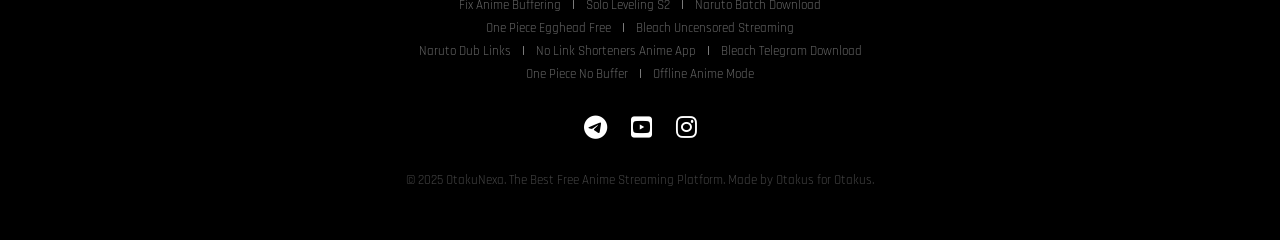
==== commit 4f2d678f: "Update print statement from 'Hello' to 'Goodbye'" ====
--- a/index.html
+++ b/index.html
@@ -1,21 +1,33 @@
 <!DOCTYPE html>
 <html lang="en">
-
 <head>
     <meta charset="UTF-8">
     <meta name="viewport" content="width=device-width, initial-scale=1.0">
     <meta name="application-name" content="OtaKuNexa">
-<meta property="og:title" content="OtaKuNexa - The Ultimate Anime Haven">
-   <title>OtaKuNexa - Anime Download App for Android | Free Anime Streaming</title>
     
-    <script type="application/ld+json">
+    <title>OtakuNexa - Free Anime Streaming & Batch Download App</title>
+    <meta name="description" content="Download OtakuNexa, the ultimate free anime streaming platform for Android. Watch and batch download HD anime, subbed and dubbed, with zero link shorteners.">
+    <meta name="keywords" content="anime streaming platform, free anime, anime download, watch anime online, free anime app Android, batch download anime, ad-free anime, OtakuNexa, sub and dub anime">
+    <meta name="robots" content="index, follow">
+    <link rel="canonical" href="https://otakunexa.online/">
+
+    <meta property="og:type" content="website">
+    <meta property="og:url" content="https://otakunexa.online/">
+    <meta property="og:title" content="OtakuNexa - The Ultimate Free Anime Haven">
+    <meta property="og:description" content="Stream and batch download your favorite anime for free. Ad-free experience, 1080p quality, sub and dub available.">
+    <meta property="og:site_name" content="OtakuNexa">
+    <meta property="og:image" content="https://otakunexa.online/assets/search_icon.png"> <meta property="twitter:card" content="summary_large_image">
+    <meta property="twitter:url" content="https://otakunexa.online/">
+    <meta property="twitter:title" content="OtakuNexa - Free Anime Streaming & Download App">
+    <meta property="twitter:description" content="Stream and batch download your favorite anime for free. Ad-free experience, 1080p quality, no link shorteners.">
+    <meta property="twitter:image" content="https://otakunexa.online/assets/search_icon.png"> <script type="application/ld+json">
     {
       "@context": "https://schema.org",
       "@type": "SoftwareApplication",
       "name": "OtakuNexa",
       "operatingSystem": "Android",
       "applicationCategory": "EntertainmentApplication",
-      "description": "The ultimate ad-free anime streaming and batch downloading application for Android. Features zero link shorteners, 1080p streaming, and an active community.",
+      "description": "The ultimate ad-free anime streaming and batch downloading application for Android. Features zero link shorteners, 1080p streaming, subbed and dubbed episodes, and an active community.",
       "offers": {
         "@type": "Offer",
         "price": "0",
@@ -27,16 +39,16 @@
         "ratingCount": "1250"
       }
     }
-   <script type="application/ld+json">
-{
-  "@context": "https://schema.org",
-  "@type": "WebSite",
-  "name": "OtaKuNexa",
-  "alternateName": "OtakuNexa Anime",
-  "url": "https://otakunexa.online/"
-}
-</script>
-    <meta property="og:site_name" content="OtakuNexa">
+    </script>
+    <script type="application/ld+json">
+    {
+      "@context": "https://schema.org",
+      "@type": "WebSite",
+      "name": "OtaKuNexa",
+      "alternateName": ["OtakuNexa Anime", "OtakuNexa Streaming Platform"],
+      "url": "https://otakunexa.online/"
+    }
+    </script>
     <link rel="icon" href="assets/search_icon.png" sizes="any">
     <link rel="preconnect" href="https://fonts.googleapis.com">
     <link rel="preconnect" href="https://fonts.gstatic.com" crossorigin>
@@ -44,7 +56,7 @@
         href="https://fonts.googleapis.com/css2?family=Orbitron:wght@400;700;900&family=Rajdhani:wght@300;500;700&display=swap"
         rel="stylesheet">
     <link rel="stylesheet" href="https://cdnjs.cloudflare.com/ajax/libs/font-awesome/6.4.0/css/all.min.css">
-
+    
     <style>
         /* --- CORE VARIABLES & RESET --- */
         :root {
@@ -56,13 +68,11 @@
             --font-head: 'Orbitron', sans-serif;
             --font-body: 'Rajdhani', sans-serif;
         }
-
         * {
             margin: 0;
             padding: 0;
             box-sizing: border-box;
         }
-
         body {
             background-color: var(--bg-dark);
             color: var(--text-main);
@@ -70,24 +80,20 @@
             overflow-x: hidden;
             line-height: 1.5;
         }
-
         /* --- UTILITIES --- */
         .container {
             max-width: 1200px;
             margin: 0 auto;
             padding: 0 8px;
         }
-
         .highlight-pink {
             color: var(--neon-pink);
             text-shadow: 0 0 10px rgba(255, 0, 204, 0.6);
         }
-
         .highlight-cyan {
             color: var(--neon-cyan);
             text-shadow: 0 0 10px rgba(0, 255, 255, 0.6);
         }
-
         /* --- BUTTONS & DROPDOWN STYLES (UPDATED) --- */
         .btn {
             display: inline-block;
@@ -103,38 +109,32 @@
             position: relative;
             z-index: 10;
         }
-
         .btn-primary {
             background: var(--neon-pink);
             color: white;
             box-shadow: 0 0 20px rgba(255, 0, 204, 0.4);
         }
-
         .btn-primary:hover {
             background: white;
             color: var(--neon-pink);
             box-shadow: 0 0 40px rgba(255, 0, 204, 0.8);
             transform: translateY(-2px);
         }
-
         .btn-secondary {
             background: transparent;
             border: 2px solid var(--neon-cyan);
             color: var(--neon-cyan);
         }
-
         .btn-secondary:hover {
             background: var(--neon-cyan);
             color: black;
             box-shadow: 0 0 20px rgba(0, 255, 255, 0.6);
         }
-
         /* --- CUSTOM DROPDOWN CSS --- */
         .dropdown {
             position: relative;
             display: inline-block;
         }
-
         .dropdown-content {
             display: none;
             position: absolute;
@@ -148,13 +148,11 @@
             left: 0;
             margin-top: 5px;
         }
-
         /* Show the dropdown menu on hover */
         .dropdown:hover .dropdown-content {
             display: block;
             animation: fadeIn 0.3s ease;
         }
-
         .dropdown-content a {
             color: white;
             padding: 15px 20px;
@@ -167,17 +165,14 @@
             transition: 0.2s;
             border-bottom: 1px solid rgba(255, 255, 255, 0.1);
         }
-
         .dropdown-content a:last-child {
             border-bottom: none;
         }
-
         .dropdown-content a:hover {
             background-color: var(--neon-pink);
             color: white;
             padding-left: 25px;
         }
-
         .server-tag {
             font-size: 0.7rem;
             background: rgba(255, 255, 255, 0.2);
@@ -185,25 +180,21 @@
             border-radius: 4px;
             margin-left: 10px;
         }
-
         @keyframes fadeIn {
             from {
                 opacity: 0;
                 transform: translateY(-10px);
             }
-
             to {
                 opacity: 1;
                 transform: translateY(0);
             }
         }
-
         h1,
         h2,
         h3 {
             font-family: var(--font-head);
         }
-
         /* --- BACKGROUND PARTICLES --- */
         #particles {
             position: fixed;
@@ -214,7 +205,6 @@
             z-index: -1;
             opacity: 0.3;
         }
-
         /* --- NAVBAR --- */
         nav {
             display: flex;
@@ -228,17 +218,14 @@
             z-index: 100;
             border-bottom: 1px solid rgba(255, 255, 255, 0.1);
         }
-
         .logo-container img {
             height: 70px;
             filter: drop-shadow(0 0 5px var(--neon-pink));
         }
-
         .nav-links {
             display: flex;
             gap: 30px;
         }
-
         .nav-links a {
             color: white;
             text-decoration: none;
@@ -247,12 +234,10 @@
             letter-spacing: 1px;
             transition: 0.3s;
         }
-
         .nav-links a:hover {
             color: var(--neon-cyan);
             text-shadow: 0 0 8px var(--neon-cyan);
         }
-
         /* --- HERO SECTION --- */
         .hero {
             min-height: 100vh;
@@ -264,13 +249,11 @@
             position: relative;
             overflow: hidden;
         }
-
         .hero-content {
             flex: 1;
             padding-right: 50px;
             z-index: 2;
         }
-
         .hero-tagline {
             font-size: 1.2rem;
             color: var(--neon-cyan);
@@ -279,21 +262,18 @@
             font-weight: 700;
             text-transform: uppercase;
         }
-
         .hero h1 {
             font-size: 4rem;
             line-height: 1.1;
             margin-bottom: 20px;
             text-transform: uppercase;
         }
-
         .hero-desc {
             font-size: 1.2rem;
             margin-bottom: 30px;
             color: #aaa;
             max-width: 600px;
         }
-
         /* --- PHONE MOCKUP & INTERACTIVE UI --- */
         .hero-visual {
             flex: 1;
@@ -301,7 +281,6 @@
             justify-content: center;
             position: relative;
         }
-
         .app-mockup {
             width: 340px;
             height: 650px;
@@ -314,7 +293,6 @@
             overflow: hidden;
             animation: float 6s ease-in-out infinite;
         }
-
         .app-mockup::before {
             content: '';
             position: absolute;
@@ -328,14 +306,12 @@
             border-bottom-right-radius: 15px;
             z-index: 30;
         }
-
         .screen-content {
             width: 100%;
             height: 100%;
             position: relative;
             background: #000;
         }
-
         /* LOADING SCREEN */
         .loading-screen {
             position: absolute;
@@ -350,13 +326,11 @@
             justify-content: center;
             transition: opacity 0.5s ease;
         }
-
         .loading-screen img {
             width: 80%;
             height: auto;
             object-fit: contain;
         }
-
         /* STATUS BAR */
         .status-bar {
             position: absolute;
@@ -374,12 +348,10 @@
             font-family: sans-serif;
             text-shadow: 0 1px 2px rgba(0, 0, 0, 0.8);
         }
-
         .status-icons i {
             margin-left: 5px;
             font-size: 10px;
         }
-
         /* APP INTERFACE */
         .app-interface {
             width: 100%;
@@ -389,7 +361,6 @@
             opacity: 0;
             transition: opacity 0.5s ease;
         }
-
         .app-body {
             flex: 1;
             background: #111;
@@ -398,14 +369,12 @@
             cursor: pointer;
             padding-top: 30px;
         }
-
         .app-body img {
             width: 100%;
             height: 100%;
             object-position: top;
             transition: opacity 0.3s ease;
         }
-
         /* NAVIGATION */
         .app-nav {
             height: 50px;
@@ -418,7 +387,6 @@
             z-index: 5;
             padding-bottom: 5px;
         }
-
         .nav-item {
             color: #666;
             cursor: pointer;
@@ -428,26 +396,21 @@
             align-items: center;
             gap: 2px;
         }
-
         .nav-item i {
             font-size: 1rem;
         }
-
         .nav-item span {
             font-size: 0.6rem;
             font-weight: 500;
         }
-
         .nav-item:hover,
         .nav-item.active {
             color: var(--neon-pink);
         }
-
         /* ANIMATIONS */
         .glitch-text {
             position: relative;
         }
-
         .glitch-text::before,
         .glitch-text::after {
             content: attr(data-text);
@@ -458,62 +421,51 @@
             height: 100%;
             background: var(--bg-dark);
         }
-
         .glitch-text::before {
             left: 2px;
             text-shadow: -1px 0 var(--neon-pink);
             clip: rect(24px, 550px, 90px, 0);
             animation: glitch-anim-2 3s infinite linear alternate-reverse;
         }
-
         .glitch-text::after {
             left: -2px;
             text-shadow: -1px 0 var(--neon-cyan);
             clip: rect(85px, 550px, 140px, 0);
             animation: glitch-anim 2.5s infinite linear alternate-reverse;
         }
-
         @keyframes glitch-anim {
             0% {
                 clip: rect(14px, 9999px, 122px, 0);
             }
-
             100% {
                 clip: rect(69px, 9999px, 18px, 0);
             }
         }
-
         @keyframes glitch-anim-2 {
             0% {
                 clip: rect(122px, 9999px, 14px, 0);
             }
-
             100% {
                 clip: rect(18px, 9999px, 69px, 0);
             }
         }
-
         @keyframes float {
             0% {
                 transform: translateY(0px);
             }
-
             50% {
                 transform: translateY(-15px);
             }
-
             100% {
                 transform: translateY(0px);
             }
         }
-
         /* --- SECTIONS --- */
         .pirate-section {
             padding: 80px 0;
             text-align: center;
             background: linear-gradient(180deg, var(--bg-dark) 0%, #150010 100%);
         }
-
         .pirate-box {
             border: 2px solid var(--neon-cyan);
             background: rgba(0, 0, 0, 0.6);
@@ -523,37 +475,31 @@
             margin: 0 auto;
             box-shadow: 0 0 30px rgba(0, 255, 255, 0.1);
         }
-
         .pirate-icon {
             font-size: 3rem;
             color: var(--neon-pink);
             margin-bottom: 20px;
         }
-
         .pirate-text {
             font-size: 1.3rem;
             font-style: italic;
             color: #fff;
         }
-
         .features {
             padding: 80px 0;
             background: var(--bg-dark);
         }
-
         .section-title {
             text-align: center;
             font-size: 2.5rem;
             margin-bottom: 50px;
             text-transform: uppercase;
         }
-
         .grid {
             display: grid;
             grid-template-columns: repeat(auto-fit, minmax(280px, 1fr));
             gap: 20px;
         }
-
         .card {
             background: var(--bg-panel);
             padding: 30px;
@@ -563,7 +509,6 @@
             position: relative;
             overflow: hidden;
         }
-
         .card::before {
             content: '';
             position: absolute;
@@ -575,37 +520,30 @@
             transform: scaleY(0);
             transition: 0.3s;
         }
-
         .card:hover {
             transform: translateY(-10px);
             box-shadow: 0 10px 30px rgba(0, 0, 0, 0.5);
         }
-
         .card:hover::before {
             transform: scaleY(1);
         }
-
         .card-icon {
             font-size: 2.5rem;
             margin-bottom: 20px;
             color: var(--neon-cyan);
         }
-
         .card h3 {
             margin-bottom: 15px;
             font-size: 1.4rem;
         }
-
         .card p {
             color: #aaa;
             font-size: 1rem;
         }
-
         .safety-section {
             padding: 60px 0;
             background: #0a0a0e;
         }
-
         .terminal-window {
             background: #1e1e1e;
             border-radius: 10px;
@@ -616,44 +554,36 @@
             overflow: hidden;
             border: 1px solid #333;
         }
-
         .terminal-header {
             background: #2d2d2d;
             padding: 10px 15px;
             display: flex;
             gap: 8px;
         }
-
         .dot {
             width: 12px;
             height: 12px;
             border-radius: 50%;
         }
-
         .red {
             background: #ff5f56;
         }
-
         .yellow {
             background: #ffbd2e;
         }
-
         .green {
             background: #27c93f;
         }
-
         .terminal-body {
             padding: 20px;
             color: #27c93f;
             font-size: 0.9rem;
         }
-
         .scan-line {
             margin-bottom: 8px;
             display: block;
             word-break: break-all;
         }
-
         .scan-success {
             color: var(--neon-cyan);
             font-weight: bold;
@@ -662,44 +592,37 @@
             padding: 10px;
             display: inline-block;
         }
-
         footer {
             padding: 50px 0;
             background: black;
             text-align: center;
             border-top: 1px solid #333;
         }
-
         .social-icons a {
             color: white;
             font-size: 1.5rem;
             margin: 0 10px;
             transition: 0.3s;
         }
-
         .social-icons a:hover {
             color: var(--neon-pink);
         }
-
         /* --- RESPONSIVE MOBILE TWEAKS --- */
         @media (max-width: 992px) {
             .hero h1 {
                 font-size: 3rem;
             }
-
             .app-mockup {
                 width: 280px;
                 height: 580px;
             }
         }
-
         /* --- WEB VERSION SECTION --- */
         .web-section {
             padding: 80px 0;
             background: linear-gradient(180deg, #150010 0%, var(--bg-dark) 100%);
             text-align: center;
         }
-
         .web-card {
             background: rgba(255, 255, 255, 0.05);
             border: 2px solid var(--neon-cyan);
@@ -715,7 +638,6 @@
             flex-direction: column;
             justify-content: center;
         }
-
         .web-card::before {
             content: 'WEB';
             position: absolute;
@@ -727,7 +649,6 @@
             pointer-events: none;
             color: white;
         }
-
         .web-grid {
             display: flex;
             flex-direction: row;
@@ -738,18 +659,15 @@
             position: relative;
             z-index: 2;
         }
-
         .web-info {
             flex: 1;
         }
-
         .web-visual {
             flex: 0.8;
             display: flex;
             justify-content: center;
             align-items: center;
         }
-
         .web-tag {
             background: var(--neon-cyan);
             color: #000;
@@ -761,14 +679,12 @@
             display: inline-block;
             margin-bottom: 25px;
         }
-
         .web-title {
             font-size: 3.5rem;
             line-height: 1.1;
             margin-bottom: 25px;
             text-transform: uppercase;
         }
-
         .web-desc {
             color: #ccc;
             margin-bottom: 35px;
@@ -776,31 +692,25 @@
             line-height: 1.8;
             max-width: 90%;
         }
-
         .btn-group {
             display: flex;
             gap: 15px;
             flex-wrap: wrap;
         }
-
         .btn-glow {
             animation: pulse-glow 2s infinite;
         }
-
         @keyframes pulse-glow {
             0% {
                 box-shadow: 0 0 0 0 rgba(0, 255, 255, 0.4);
             }
-
             70% {
                 box-shadow: 0 0 0 15px rgba(0, 255, 255, 0);
             }
-
             100% {
                 box-shadow: 0 0 0 0 rgba(0, 255, 255, 0);
             }
         }
-
         .disclaimer-box {
             margin-top: 30px;
             padding: 15px 20px;
@@ -811,7 +721,6 @@
             border-radius: 0 8px 8px 0;
             max-width: 90%;
         }
-
         /* --- TUTORIAL SECTION --- */
         .tutorial-section {
             padding: 100px 0;
@@ -819,14 +728,12 @@
             position: relative;
             border-top: 1px solid #1a1a1a;
         }
-
         .step-container {
             margin-top: 60px;
             display: grid;
             grid-template-columns: repeat(auto-fit, minmax(260px, 1fr));
             gap: 25px;
         }
-
         .step-card {
             background: #111;
             border-radius: 18px;
@@ -837,13 +744,11 @@
             position: relative;
             overflow: hidden;
         }
-
         .step-card:hover {
             transform: translateY(-8px);
             border-color: var(--neon-cyan);
             box-shadow: 0 10px 40px rgba(0, 255, 255, 0.1);
         }
-
         .step-icon {
             font-size: 3rem;
             color: var(--neon-pink);
@@ -855,7 +760,6 @@
             border-radius: 50%;
             margin: 0 auto 20px auto;
         }
-
         .step-card h4 {
             font-size: 1.4rem;
             color: white;
@@ -863,13 +767,11 @@
             font-weight: 700;
             text-transform: uppercase;
         }
-
         .step-card p {
             color: #999;
             font-size: 1rem;
             line-height: 1.5;
         }
-
         .step-num {
             position: absolute;
             top: 10px;
@@ -880,7 +782,6 @@
             z-index: 0;
             pointer-events: none;
         }
-
         .video-wrapper {
             position: relative;
             padding-bottom: 56.25%;
@@ -894,7 +795,6 @@
             max-width: 950px;
             background: #000;
         }
-
         .video-wrapper iframe {
             position: absolute;
             top: 0;
@@ -902,7 +802,6 @@
             width: 100%;
             height: 100%;
         }
-
         .video-label {
             text-align: center;
             color: var(--neon-cyan);
@@ -911,93 +810,75 @@
             letter-spacing: 2px;
             text-transform: uppercase;
         }
-
         /* --- RESPONSIVE ADJUSTMENTS --- */
         @media (max-width: 992px) {
             .web-title {
                 font-size: 2.8rem;
             }
-
             .web-grid {
                 gap: 30px;
             }
-
             /* Existing Mobile Tweaks */
             .hero h1 {
                 font-size: 3rem;
             }
-
             .app-mockup {
                 width: 280px;
                 height: 580px;
             }
         }
-
         @media (max-width: 768px) {
-
             /* Web Section Mobile Fixes */
             .web-section {
                 padding: 60px 0;
             }
-
             .web-card {
                 padding: 30px 20px;
                 border-width: 1px;
             }
-
             .web-grid {
                 flex-direction: column-reverse;
                 text-align: center;
                 gap: 30px;
             }
-
             .web-visual {
                 display: none;
             }
-
             /* Hide visual on mobile to save space and focus on CTA */
             .web-info {
                 width: 100%;
             }
-
             .web-title {
                 font-size: 2.2rem;
                 margin-bottom: 15px;
             }
-
             .web-desc {
                 margin: 0 auto 25px auto;
                 font-size: 1rem;
                 max-width: 100%;
             }
-
             .btn-group {
                 justify-content: center;
                 flex-direction: column;
                 gap: 10px;
             }
-
             .btn-group .btn {
                 width: 100%;
             }
-
             .disclaimer-box {
                 text-align: left;
                 margin: 30px auto 0 auto;
                 max-width: 100%;
                 font-size: 0.85rem;
             }
-
             /* Tutorial Mobile Fixes */
             .tutorial-section {
                 padding: 60px 0;
             }
-
             .step-container {
                 grid-template-columns: 1fr;
                 gap: 20px;
             }
-
             .step-card {
                 display: flex;
                 flex-direction: row;
@@ -1006,7 +887,6 @@
                 text-align: left;
                 gap: 20px;
             }
-
             .step-icon {
                 width: 60px;
                 height: 60px;
@@ -1015,39 +895,30 @@
                 margin: 0;
                 flex-shrink: 0;
             }
-
             .step-content {
                 flex: 1;
             }
-
             .step-card h4 {
                 margin-bottom: 5px;
                 font-size: 1.2rem;
             }
-
             .step-card p {
                 font-size: 0.9rem;
             }
-
             .step-num {
                 display: none;
             }
-
             /* Hide big number on mobile */
-
             /* Maintain Existing Nav/Hero Fixes */
             nav {
                 padding: 15px 20px;
             }
-
             .nav-links {
                 display: none;
             }
-
             .logo-container img {
                 height: 55px;
             }
-
             .hero {
                 flex-direction: column;
                 text-align: center;
@@ -1055,37 +926,30 @@
                 padding-top: 100px;
                 padding-bottom: 50px;
             }
-
             .hero-content {
                 padding-right: 0;
                 margin-bottom: 40px;
             }
-
             .hero h1 {
                 font-size: 2.5rem;
                 margin-bottom: 15px;
             }
-
             .hero-desc {
                 font-size: 1rem;
                 margin-bottom: 25px;
             }
-
             .app-mockup {
                 width: 260px;
                 height: 540px;
                 margin: 0 auto;
                 border-width: 6px;
             }
-
             .app-nav {
                 height: 45px;
             }
-
             .nav-item i {
                 font-size: 0.9rem;
             }
-
             .pirate-section,
             .features,
             .safety-section,
@@ -1093,20 +957,16 @@
             .tutorial-section {
                 padding: 50px 0;
             }
-
             .section-title {
                 font-size: 2rem;
                 margin-bottom: 30px;
             }
-
             .pirate-box {
                 padding: 20px;
             }
-
             .pirate-text {
                 font-size: 1.1rem;
             }
-
             .hero-content .btn {
                 width: 100%;
                 margin-bottom: 10px;
@@ -1114,18 +974,15 @@
                 text-align: center;
                 padding: 12px 20px;
             }
-
             /* Responsive Dropdown Adjustment */
             .dropdown {
                 display: block;
                 width: 100%;
                 margin-bottom: 10px;
             }
-
             .dropdown button {
                 width: 100%;
             }
-
             .dropdown-content {
                 width: 100%;
                 position: relative;
@@ -1133,82 +990,72 @@
         }
     </style>
 </head>
-
 <body>
-
     <canvas id="particles"></canvas>
-
     <nav class="container">
         <div class="logo-container">
-            <img src="assets/logo.png" alt="OtakuNexa Anime"
+            <img src="assets/logo.png" alt="OtakuNexa - Free Anime Streaming and Download App Logo"
                 onerror="this.style.display='none'; this.nextElementSibling.style.display='block'">
             <span
                 style="display:none; font-family:var(--font-head); font-weight:900; color:white; font-size:1.5rem;">OTAKU<span
                     class="highlight-pink">NEXA</span></span>
         </div>
         <div class="nav-links">
-            <a href="#features">FEATURES</a>
-            <a href="#safety">SECURITY</a>
-            <a href="#community">COMMUNITY</a>
-            <a href="https://t.me/OtakuNexa" target="_blank">TELEGRAM</a>
+            <a href="#features" title="Anime App Features">FEATURES</a>
+            <a href="#safety" title="Safe Anime Streaming">SECURITY</a>
+            <a href="#community" title="Otaku Community">COMMUNITY</a>
+            <a href="https://t.me/OtakuNexa" target="_blank" title="Join OtakuNexa Telegram">TELEGRAM</a>
         </div>
-
         <div class="dropdown">
-            <button class="btn btn-primary" style="padding: 10px 20px; font-size: 0.8rem;">
+            <button class="btn btn-primary" style="padding: 10px 20px; font-size: 0.8rem;" aria-label="Get Free Anime App">
                 Get App <i class="fas fa-caret-down"></i>
             </button>
             <div class="dropdown-content">
-                <a href="#" id="nav-link-github">
+                <a href="#" id="nav-link-github" title="Download Anime App Server 1">
                     <span>Server 1</span> <span class="server-tag">Github</span>
                 </a>
-                <a href="#" id="nav-link-drive">
+                <a href="#" id="nav-link-drive" title="Download Anime App Server 2">
                     <span>Server 2</span> <span class="server-tag">Drive</span>
                 </a>
             </div>
         </div>
     </nav>
-
     <section class="hero container">
         <div class="hero-content">
-            <div class="hero-tagline">The Next Gen Anime Platform</div>
+            <div class="hero-tagline">The Next Gen Free Anime Platform</div>
             <h1 class="glitch-text" data-text="UNLEASH YOUR OTAKU SOUL">UNLEASH YOUR <br><span
                     class="highlight-pink">OTAKU</span> SOUL</h1>
             <p class="hero-desc">
                 Stop paying for restricted libraries. Enter the world of <strong>OtakuNexa</strong>. Unlimited
-                streaming, community-driven lists, and the power of the open sea.
+                anime streaming, community-driven lists, and the power of the open sea.
             </p>
             <div style="display: flex; gap: 15px; flex-wrap: wrap; justify-content: flex-start; width: 100%;">
-
                 <div class="dropdown">
-                    <button class="btn btn-primary">
+                    <button class="btn btn-primary" aria-label="Download Anime APK">
                         <i class="fas fa-download"></i> Download APK <i class="fas fa-caret-down"
                             style="margin-left: 10px;"></i>
                     </button>
                     <div class="dropdown-content">
-                        <a href="#" id="hero-link-github">
+                        <a href="#" id="hero-link-github" title="Fast Anime Download Server">
                             <i class="fab fa-github"></i> Server 1 (Fastest)
                         </a>
-                        <a href="#" id="hero-link-drive">
+                        <a href="#" id="hero-link-drive" title="Backup Anime Download Server">
                             <i class="fab fa-google-drive"></i> Server 2 (Backup)
                         </a>
                     </div>
                 </div>
-
                 <a href="javascript:void(0)" id="hero-btn-web" class="btn btn-secondary"
-                    style="border-color: var(--neon-pink); color: var(--neon-pink);">
+                    style="border-color: var(--neon-pink); color: var(--neon-pink);" title="Watch Anime Online Web Version">
                     <i class="fas fa-globe"></i> Web Version
                 </a>
             </div>
         </div>
-
         <div class="hero-visual">
             <div class="app-mockup">
                 <div class="screen-content">
-
                     <div class="loading-screen" id="loading-screen">
-                        <img src="assets/splash.gif" alt="Loading...">
+                        <img src="assets/splash.gif" alt="OtakuNexa Anime Streaming App Loading">
                     </div>
-
                     <div class="status-bar">
                         <span id="phone-time">12:30</span>
                         <div class="status-icons">
@@ -1217,12 +1064,10 @@
                             <i class="fas fa-battery-three-quarters"></i>
                         </div>
                     </div>
-
                     <div class="app-interface" id="app-interface">
-                        <div class="app-body" onclick="shuffleRandomImage()" title="Tap to see more screenshots">
-                            <img id="app-screen-img" src="assets/home.jpg" alt="App Screen">
+                        <div class="app-body" onclick="shuffleRandomImage()" title="Tap to see more free anime app screenshots">
+                            <img id="app-screen-img" src="assets/home.jpg" alt="OtakuNexa Android App Interface for Free Anime">
                         </div>
-
                         <div class="app-nav">
                             <div class="nav-item active" onclick="manualSwitch(0)">
                                 <i class="fas fa-home"></i>
@@ -1242,12 +1087,10 @@
                             </div>
                         </div>
                     </div>
-
                 </div>
             </div>
         </div>
     </section>
-
     <section id="web-version" class="web-section">
         <div class="container">
             <div class="web-card">
@@ -1256,23 +1099,20 @@
                         <span class="web-tag">BETA ACCESS</span>
                         <h2 class="web-title">NO SPACE? <br><span class="highlight-cyan">NO PROBLEM.</span></h2>
                         <p class="web-desc">
-                            Don't want to install the app? Try our lightweight Web Version. Instant access, no storage
-                            used.
+                            Don't want to install the app? Try our lightweight Web Version to watch free anime online. Instant access, no storage used.
                         </p>
-
                         <div class="btn-group">
                             <a href="#" id="btn-web-launch" class="btn btn-primary btn-glow"
-                                style="background: var(--neon-cyan); color: black;">
+                                style="background: var(--neon-cyan); color: black;" title="Launch Web Anime Streaming Platform">
                                 <i class="fas fa-rocket"></i>&nbsp; LAUNCH WEB APP
                             </a>
-                            <a href="#tutorial" class="btn btn-secondary" style="border-color: #555; color: #aaa;">
+                            <a href="#tutorial" class="btn btn-secondary" style="border-color: #555; color: #aaa;" title="How to watch and download anime">
                                 <i class="fas fa-question-circle"></i>&nbsp; HOW TO USE?
                             </a>
                         </div>
-
                         <div class="disclaimer-box">
                             <strong><i class="fas fa-info-circle"></i> HEADS UP:</strong>
-                            Web version has limited features. For the best experience (and no bugs), use the Android
+                            Web version has limited features. For the best anime streaming experience, use the Android
                             App.
                         </div>
                     </div>
@@ -1284,49 +1124,42 @@
             </div>
         </div>
     </section>
-
     <section id="tutorial" class="tutorial-section">
         <div class="container">
             <h2 class="section-title">HOW TO <span class="highlight-pink">USE IT</span></h2>
-
             <p class="video-label"><i class="fas fa-play-circle"></i> WATCH VIDEO GUIDE</p>
             <div class="video-wrapper">
-                <iframe id="tutorial-video" src="" title="OtakuNexa Tutorial" frameborder="0"
+                <iframe id="tutorial-video" src="" title="OtakuNexa Anime Streaming Tutorial" frameborder="0"
                     allow="accelerometer; autoplay; clipboard-write; encrypted-media; gyroscope; picture-in-picture"
                     allowfullscreen></iframe>
             </div>
-
             <h3 style="text-align: center; margin-bottom: 30px; font-family: var(--font-head); color: #fff;">OR FOLLOW
                 THESE 4 SIMPLE STEPS:</h3>
-
             <div class="step-container">
                 <div class="step-card">
                     <div class="step-num">01</div>
                     <div class="step-icon"><i class="fas fa-search"></i></div>
                     <div class="step-content">
                         <h4>1. SEARCH</h4>
-                        <p>Find your favorite anime. Click the poster.</p>
+                        <p>Find your favorite anime series or movies. Click the poster.</p>
                     </div>
                 </div>
-
                 <div class="step-card">
                     <div class="step-num">02</div>
                     <div class="step-icon"><i class="fas fa-language"></i></div>
                     <div class="step-content">
                         <h4>2. PICK LANG</h4>
-                        <p>Scroll down. Choose <strong>SUB</strong> or <strong>DUB</strong>.</p>
+                        <p>Scroll down. Choose <strong>SUB</strong> or <strong>DUB</strong> anime.</p>
                     </div>
                 </div>
-
                 <div class="step-card">
                     <div class="step-num">03</div>
                     <div class="step-icon"><i class="fas fa-layer-group"></i></div>
                     <div class="step-content">
                         <h4>3. CLICK BATCH</h4>
-                        <p>Click "1-10" or "11-20" to get episodes.</p>
+                        <p>Click "1-10" or "11-20" to batch download anime episodes.</p>
                     </div>
                 </div>
-
                 <div class="step-card">
                     <div class="step-num">04</div>
                     <div class="step-icon"><i class="fas fa-exclamation-circle" style="color: #ff3333;"></i></div>
@@ -1341,20 +1174,18 @@
             </div>
         </div>
     </section>
-
     <section class="pirate-section">
         <div class="container">
             <div class="pirate-box">
                 <i class="fas fa-skull-crossbones pirate-icon"></i>
                 <h2 class="highlight-pink" style="margin-bottom: 20px;">AHOY, NAKAMA!</h2>
                 <p class="pirate-text">
-                    "Why pay gold coins to the greedy corporations when the One Piece of anime is right here? We’ve
+                    "Why pay gold coins to the greedy corporations when the One Piece of free anime streaming is right here? We’ve
                     plundered the digital seas to bring ye the finest treasure! No ads to sink yer ship."
                 </p>
             </div>
         </div>
     </section>
-
     <section id="features" class="features">
         <div class="container">
             <h2 class="section-title">Why <span class="highlight-cyan">OtakuNexa</span>?</h2>
@@ -1362,7 +1193,7 @@
                 <div class="card">
                     <i class="fab fa-youtube card-icon"></i>
                     <h3>The YouTube Proxy</h3>
-                    <p>Stream limited anime officially available on YouTube but through our <strong>Superior
+                    <p>Stream limited free anime officially available on YouTube but through our <strong>Superior
                             UI</strong>.</p>
                 </div>
                 <div class="card">
@@ -1373,17 +1204,16 @@
                 <div class="card">
                     <i class="fas fa-users card-icon"></i>
                     <h3>The Nakama Guild</h3>
-                    <p>Curated lists like <em>"Anime where MC is a pervert"</em> created by the community.</p>
+                    <p>Curated anime lists like <em>"Anime where MC is overpowered"</em> created by the community.</p>
                 </div>
                 <div class="card">
                     <i class="fab fa-telegram card-icon" style="color: #0088cc;"></i>
                     <h3>The Infinite Vault</h3>
-                    <p>Hosted on Telegram servers. Unlimited Collection, blazing fast speeds.</p>
+                    <p>Hosted on Telegram servers. Unlimited Anime Download Collection, blazing fast speeds.</p>
                 </div>
             </div>
         </div>
     </section>
-
     <section id="safety" class="safety-section">
         <div class="container">
             <h2 class="section-title">Is It <span class="highlight-pink">Safe?</span></h2>
@@ -1398,7 +1228,6 @@
             </div>
         </div>
     </section>
-
     <footer id="download">
         <div class="container">
             <div class="footer-logo">
@@ -1406,60 +1235,53 @@
                 </h2>
             </div>
             <h3 style="margin-bottom: 30px;">Ready to set sail?</h3>
-
             <div class="dropdown" style="margin-bottom: 35px;">
-                <button class="btn btn-primary" style="font-size: 1.1rem;">
+                <button class="btn btn-primary" style="font-size: 1.1rem;" aria-label="Download Anime Streaming APK">
                     DOWNLOAD APK NOW <i class="fas fa-caret-down"></i>
                 </button>
                 <div class="dropdown-content" style="bottom: 100%; top: auto; margin-bottom: 5px;">
-                    <a href="#" id="footer-link-github">
+                    <a href="#" id="footer-link-github" title="Free Anime App Github Link">
                         <i class="fab fa-github"></i> Server 1 (GitHub)
                     </a>
-                    <a href="#" id="footer-link-drive">
+                    <a href="#" id="footer-link-drive" title="Free Anime App Drive Link">
                         <i class="fab fa-google-drive"></i> Server 2 (Drive)
                     </a>
                 </div>
             </div>
-
             <p style="color: #666; font-size: 0.8rem; margin-bottom: 20px;">Android 8.0+ Required • v1.0.0</p>
-
             <div style="margin-bottom: 25px; font-size: 0.8rem; line-height: 1.8;">
                 <a href="fix-anime-buffering.html" style="color:#666; text-decoration:none; margin:0 8px;">Fix
-                    Buffering</a> |
+                    Anime Buffering</a> |
                 <a href="watch-solo-leveling.html" style="color:#666; text-decoration:none; margin:0 8px;">Solo Leveling
                     S2</a> |
                 <a href="naruto-shippuden-telegram-download.html"
-                    style="color:#666; text-decoration:none; margin:0 8px;">Naruto Batch</a> <br>
+                    style="color:#666; text-decoration:none; margin:0 8px;">Naruto Batch Download</a> <br>
                 <a href="watch-one-piece-egghead-free.html" style="color:#666; text-decoration:none; margin:0 8px;">One
-                    Piece Egghead</a> |
+                    Piece Egghead Free</a> |
                 <a href="bleach-tybw-uncensored-batch.html"
-                    style="color:#666; text-decoration:none; margin:0 8px;">Bleach Uncensored</a> <br>
-
+                    style="color:#666; text-decoration:none; margin:0 8px;">Bleach Uncensored Streaming</a> <br>
                 <a href="naruto-shippuden-telegram-channel-english-dub.html"
                     style="color:#666; text-decoration:none; margin:0 8px;">Naruto Dub Links</a> |
                 <a href="anime-batch-downloader-no-link-shortener.html"
-                    style="color:#666; text-decoration:none; margin:0 8px;">No Link Shorteners</a> |
+                    style="color:#666; text-decoration:none; margin:0 8px;">No Link Shorteners Anime App</a> |
                 <a href="bleach-tybw-uncensored-telegram-link.html"
-                    style="color:#666; text-decoration:none; margin:0 8px;">Bleach Telegram</a> <br>
+                    style="color:#666; text-decoration:none; margin:0 8px;">Bleach Telegram Download</a> <br>
                 <a href="watch-one-piece-egghead-no-buffering.html"
                     style="color:#666; text-decoration:none; margin:0 8px;">One Piece No Buffer</a> |
                 <a href="how-to-download-anime-offline-android.html"
                     style="color:#666; text-decoration:none; margin:0 8px;">Offline Anime Mode</a>
             </div>
-
             <div class="social-icons">
-                <a href="https://t.me/OtakuNexa"><i class="fab fa-telegram"></i></a>
-                <a href="https://www.youtube.com/@OtaKuNexa_official"><i class="fab fa-youtube-square"></i></a>
-                <a href="https://www.instagram.com/otakunexa_official"><i class="fab fa-instagram"></i></a>
+                <a href="https://t.me/OtakuNexa" title="Join OtakuNexa Anime Telegram"><i class="fab fa-telegram"></i></a>
+                <a href="https://www.youtube.com/@OtaKuNexa_official" title="OtakuNexa Anime YouTube"><i class="fab fa-youtube-square"></i></a>
+                <a href="https://www.instagram.com/otakunexa_official" title="OtakuNexa Anime Instagram"><i class="fab fa-instagram"></i></a>
             </div>
             <br>
-            <p style="color: #444; font-size: 0.8rem;">&copy; 2025 OtakuNexa. Made by Otakus for Otakus.</p>
+            <p style="color: #444; font-size: 0.8rem;">&copy; 2025 OtakuNexa. The Best Free Anime Streaming Platform. Made by Otakus for Otakus.</p>
         </div>
     </footer>
-
     <script>
         // --- PHONE INTERACTION LOGIC ---
-
         // FIX 2: EXPANDED IMAGE LIST
         const appImages = [
             'assets/home.jpg',
@@ -1471,19 +1293,15 @@
             'assets/details1.jpg',     // Index 5 (Extra)
             'assets/details2.jpg'    // Index 6 (Extra)
         ];
-
         let currentIndex = 0;
         let slideInterval;
-
         function initPhone() {
             const loader = document.getElementById('loading-screen');
             const interface = document.getElementById('app-interface');
             const timeDisplay = document.getElementById('phone-time');
-
             // Set real time
             const now = new Date();
             timeDisplay.innerText = now.getHours() + ":" + (now.getMinutes() < 10 ? '0' : '') + now.getMinutes();
-
             // Wait 3.5 seconds then show app
             setTimeout(() => {
                 loader.style.opacity = '0';
@@ -1494,17 +1312,14 @@
                 }, 500);
             }, 3500);
         }
-
         function updateScreen(index) {
             const img = document.getElementById('app-screen-img');
             const navItems = document.querySelectorAll('.nav-item');
-
             // Update Nav Highlight (Only if index is 0-3)
             navItems.forEach(el => el.classList.remove('active'));
             if (index < 4) {
                 if (navItems[index]) navItems[index].classList.add('active');
             }
-
             // Fade and Swap
             img.style.opacity = '0.5';
             setTimeout(() => {
@@ -1512,7 +1327,6 @@
                 img.onload = () => { img.style.opacity = '1'; }
             }, 200);
         }
-
         function startSlideshow() {
             slideInterval = setInterval(() => {
                 // Cycle through ALL images, not just 0-3
@@ -1520,14 +1334,12 @@
                 updateScreen(currentIndex);
             }, 3000);
         }
-
         function manualSwitch(index) {
             clearInterval(slideInterval);
             // Event propagation might trigger shuffle, so we use logic
             currentIndex = index;
             updateScreen(currentIndex);
         }
-
         // FIX 3: SHUFFLE FUNCTION
         function shuffleRandomImage() {
             clearInterval(slideInterval);
@@ -1540,17 +1352,13 @@
             currentIndex = newIndex;
             updateScreen(currentIndex);
         }
-
         initPhone();
-
         // --- PARTICLE SYSTEM ---
         const canvas = document.getElementById('particles');
         const ctx = canvas.getContext('2d');
         canvas.width = window.innerWidth;
         canvas.height = window.innerHeight;
-
         let particlesArray;
-
         class Particle {
             constructor() {
                 this.x = Math.random() * canvas.width;
@@ -1573,14 +1381,12 @@
                 ctx.fill();
             }
         }
-
         function initParticles() {
             particlesArray = [];
             for (let i = 0; i < 80; i++) {
                 particlesArray.push(new Particle());
             }
         }
-
         function animateParticles() {
             ctx.clearRect(0, 0, canvas.width, canvas.height);
             for (let i = 0; i < particlesArray.length; i++) {
@@ -1589,16 +1395,13 @@
             }
             requestAnimationFrame(animateParticles);
         }
-
         initParticles();
         animateParticles();
-
         window.addEventListener('resize', () => {
             canvas.width = window.innerWidth;
             canvas.height = window.innerHeight;
             initParticles();
         });
-
         // --- TERMINAL TYPING EFFECT ---
         const terminalContent = document.getElementById('terminal-content');
         const logs = [
@@ -1611,10 +1414,8 @@
             "[OK] Malware: None Detected",
             "> STATUS: CLEAN. SAFE TO INSTALL."
         ];
-
         let logIndex = 0;
         let charIndex = 0;
-
         function typeWriter() {
             if (logIndex < logs.length) {
                 let currentLine = logs[logIndex];
@@ -1632,7 +1433,6 @@
                     }
                     terminalContent.appendChild(lineDiv);
                 }
-
                 if (charIndex < currentLine.length) {
                     lineDiv.textContent += currentLine.charAt(charIndex);
                     charIndex++;
@@ -1644,7 +1444,6 @@
                 }
             }
         }
-
         const observer = new IntersectionObserver((entries) => {
             entries.forEach(entry => {
                 if (entry.isIntersecting) {
@@ -1652,9 +1451,7 @@
                 }
             });
         });
-
         observer.observe(document.querySelector('.safety-section'));
-
     </script>
     <script src="config.js"></script>
     <script>
@@ -1665,20 +1462,17 @@
                 console.error("CRITICAL: config.js not found or not loaded!");
                 return;
             }
-
             // Apply App Downloads
             const setLink = (id, url) => {
                 const el = document.getElementById(id);
                 if (el) el.href = url;
             };
-
             setLink('nav-link-github', CONFIG.appServer1);
             setLink('nav-link-drive', CONFIG.appServer2);
             setLink('hero-link-github', CONFIG.appServer1);
             setLink('hero-link-drive', CONFIG.appServer2);
             setLink('footer-link-github', CONFIG.appServer1);
             setLink('footer-link-drive', CONFIG.appServer2);
-
             // Apply Web Launch
             const webBtns = ['btn-web-launch', 'hero-btn-web'];
             webBtns.forEach(id => {
@@ -1693,16 +1487,11 @@
                     }
                 }
             });
-
             // Apply Tutorial Video
             const frame = document.getElementById('tutorial-video');
             if (frame) frame.src = CONFIG.tutorialVideo;
         }
-
         document.addEventListener('DOMContentLoaded', applyLinks);
     </script>
 </body>
 </html>
-
-
-
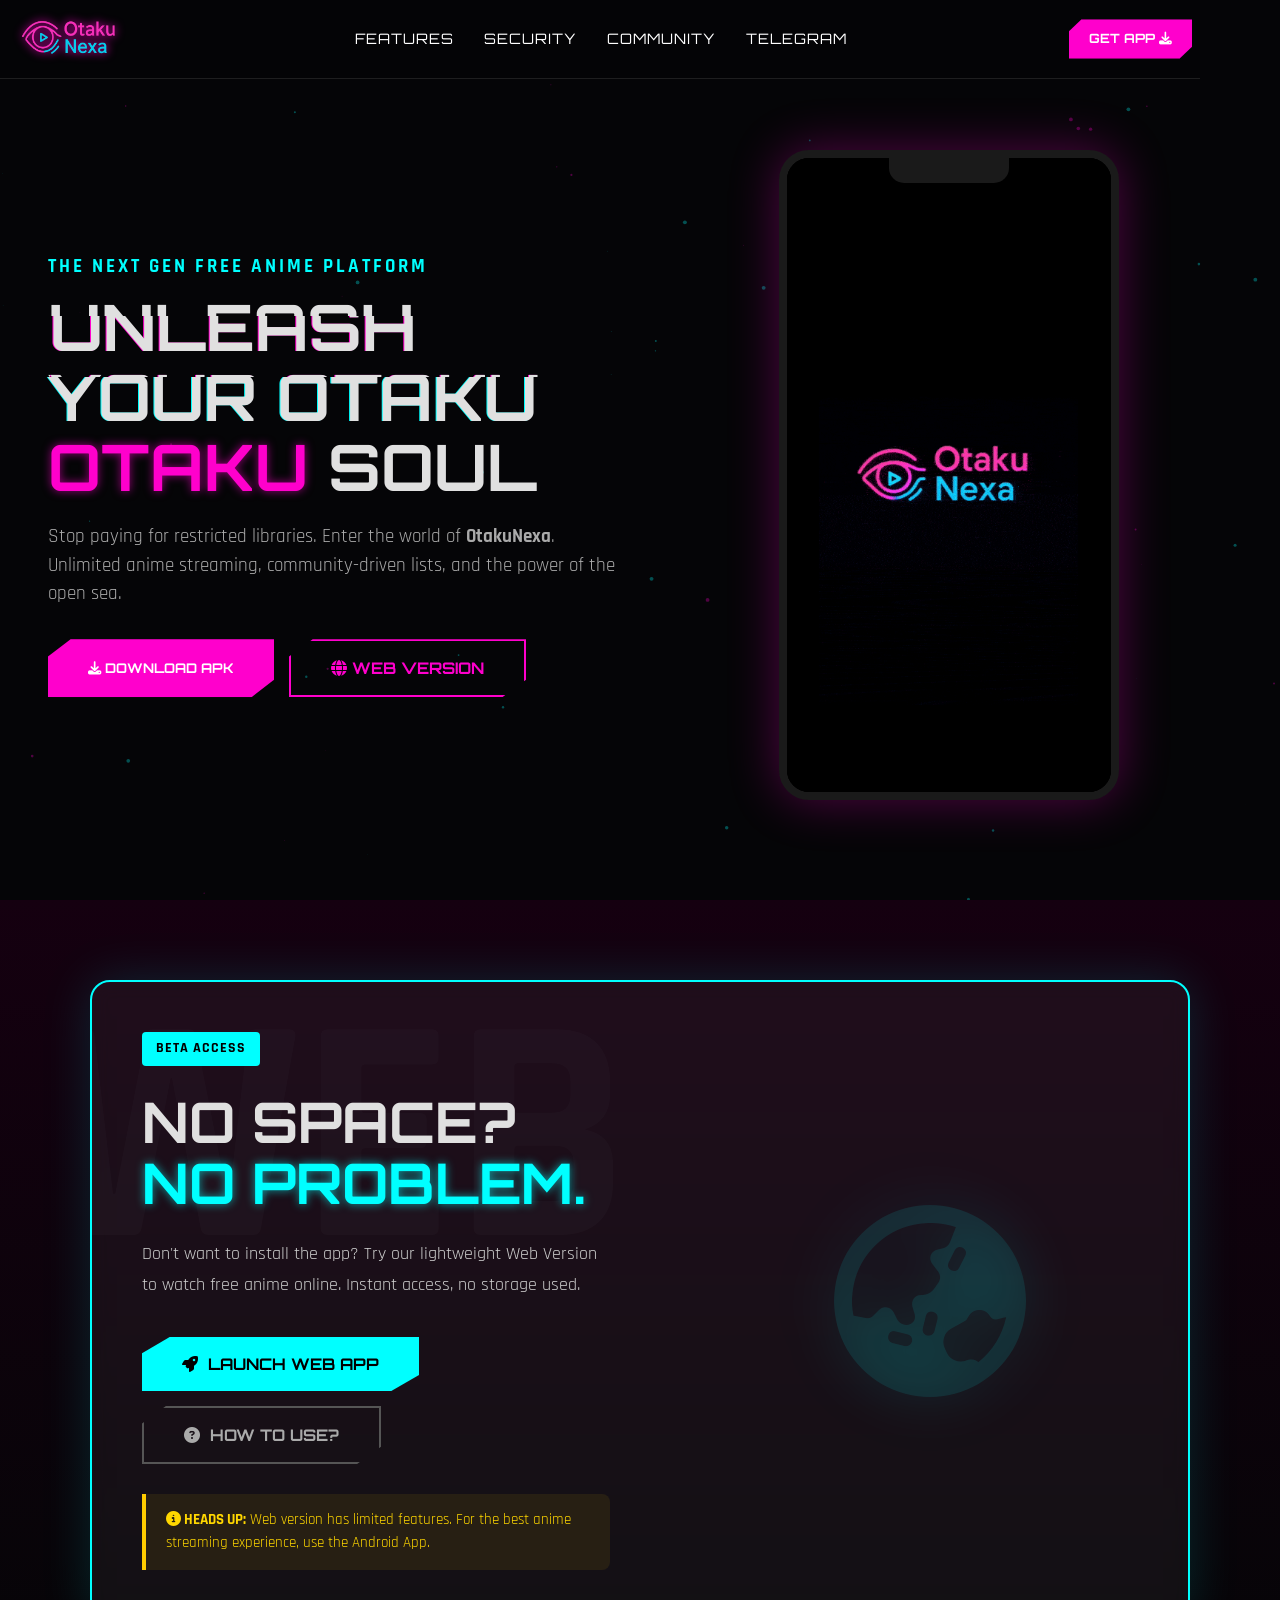
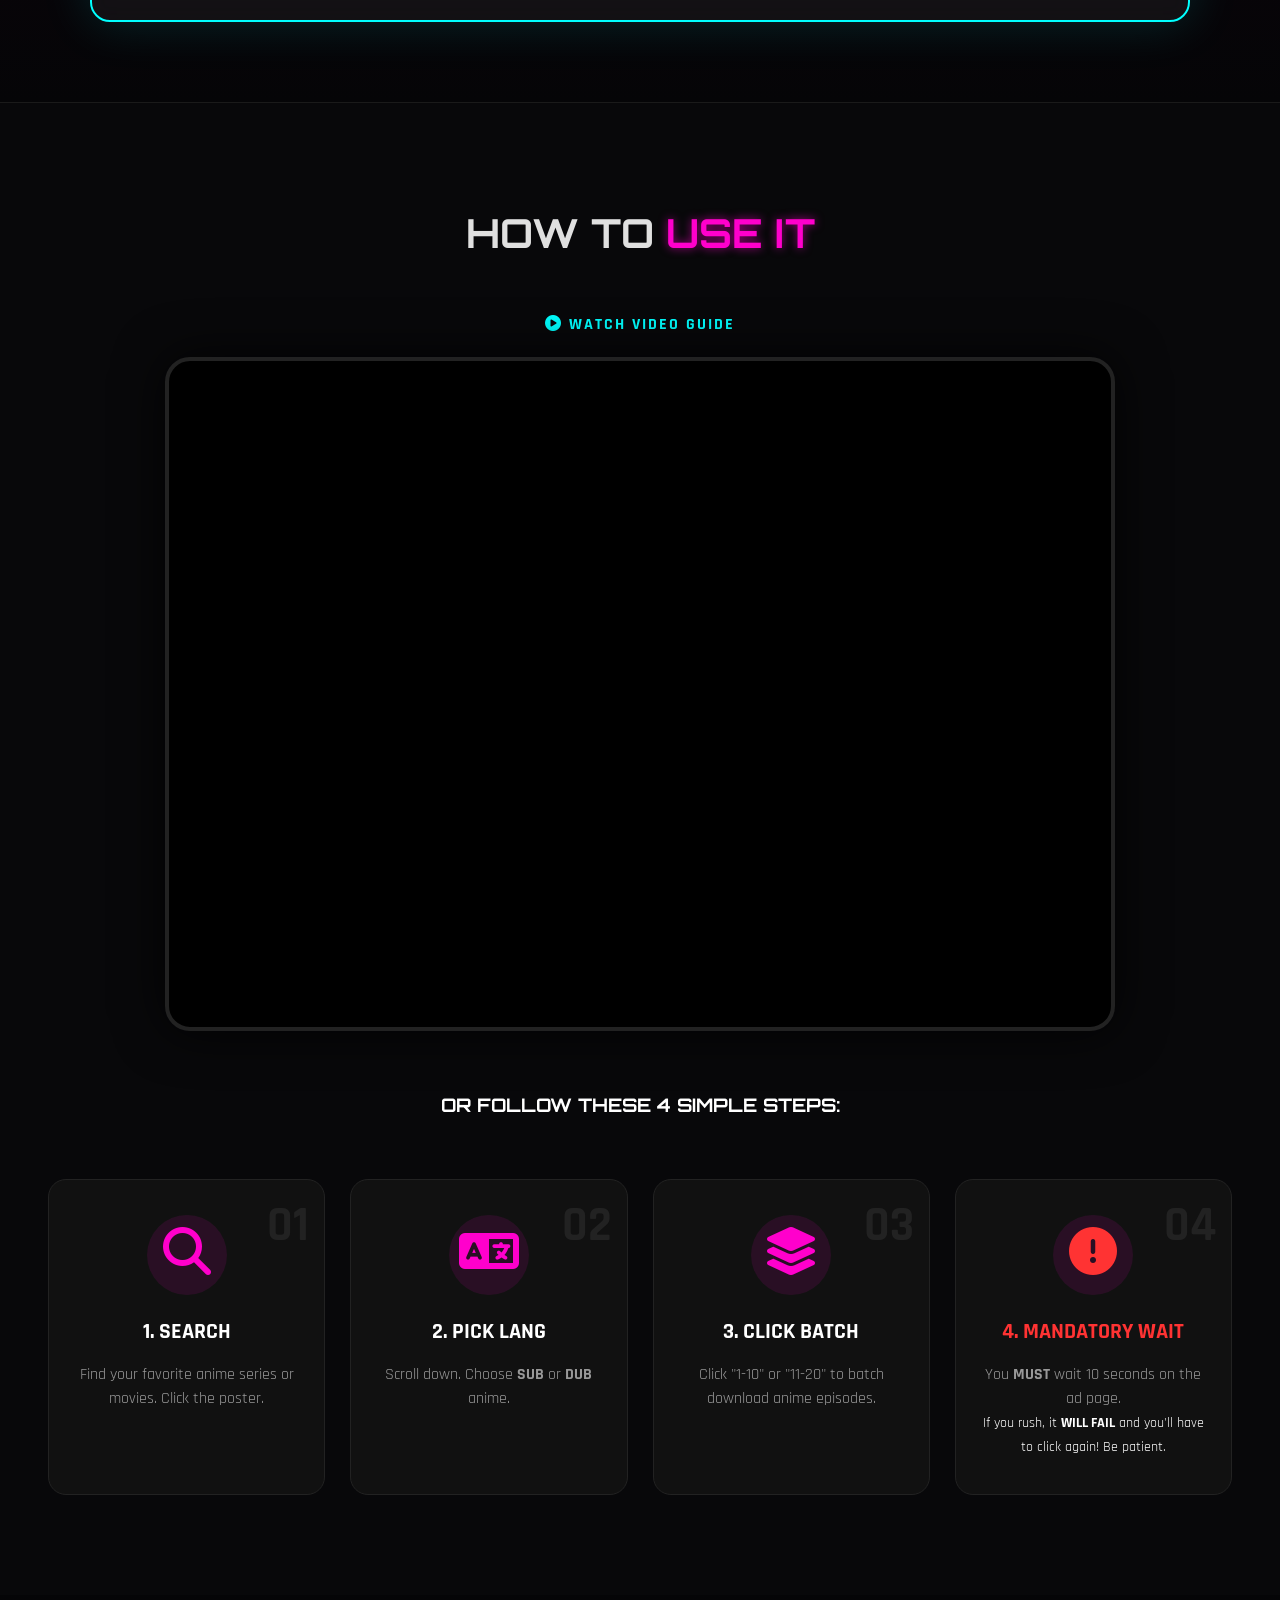
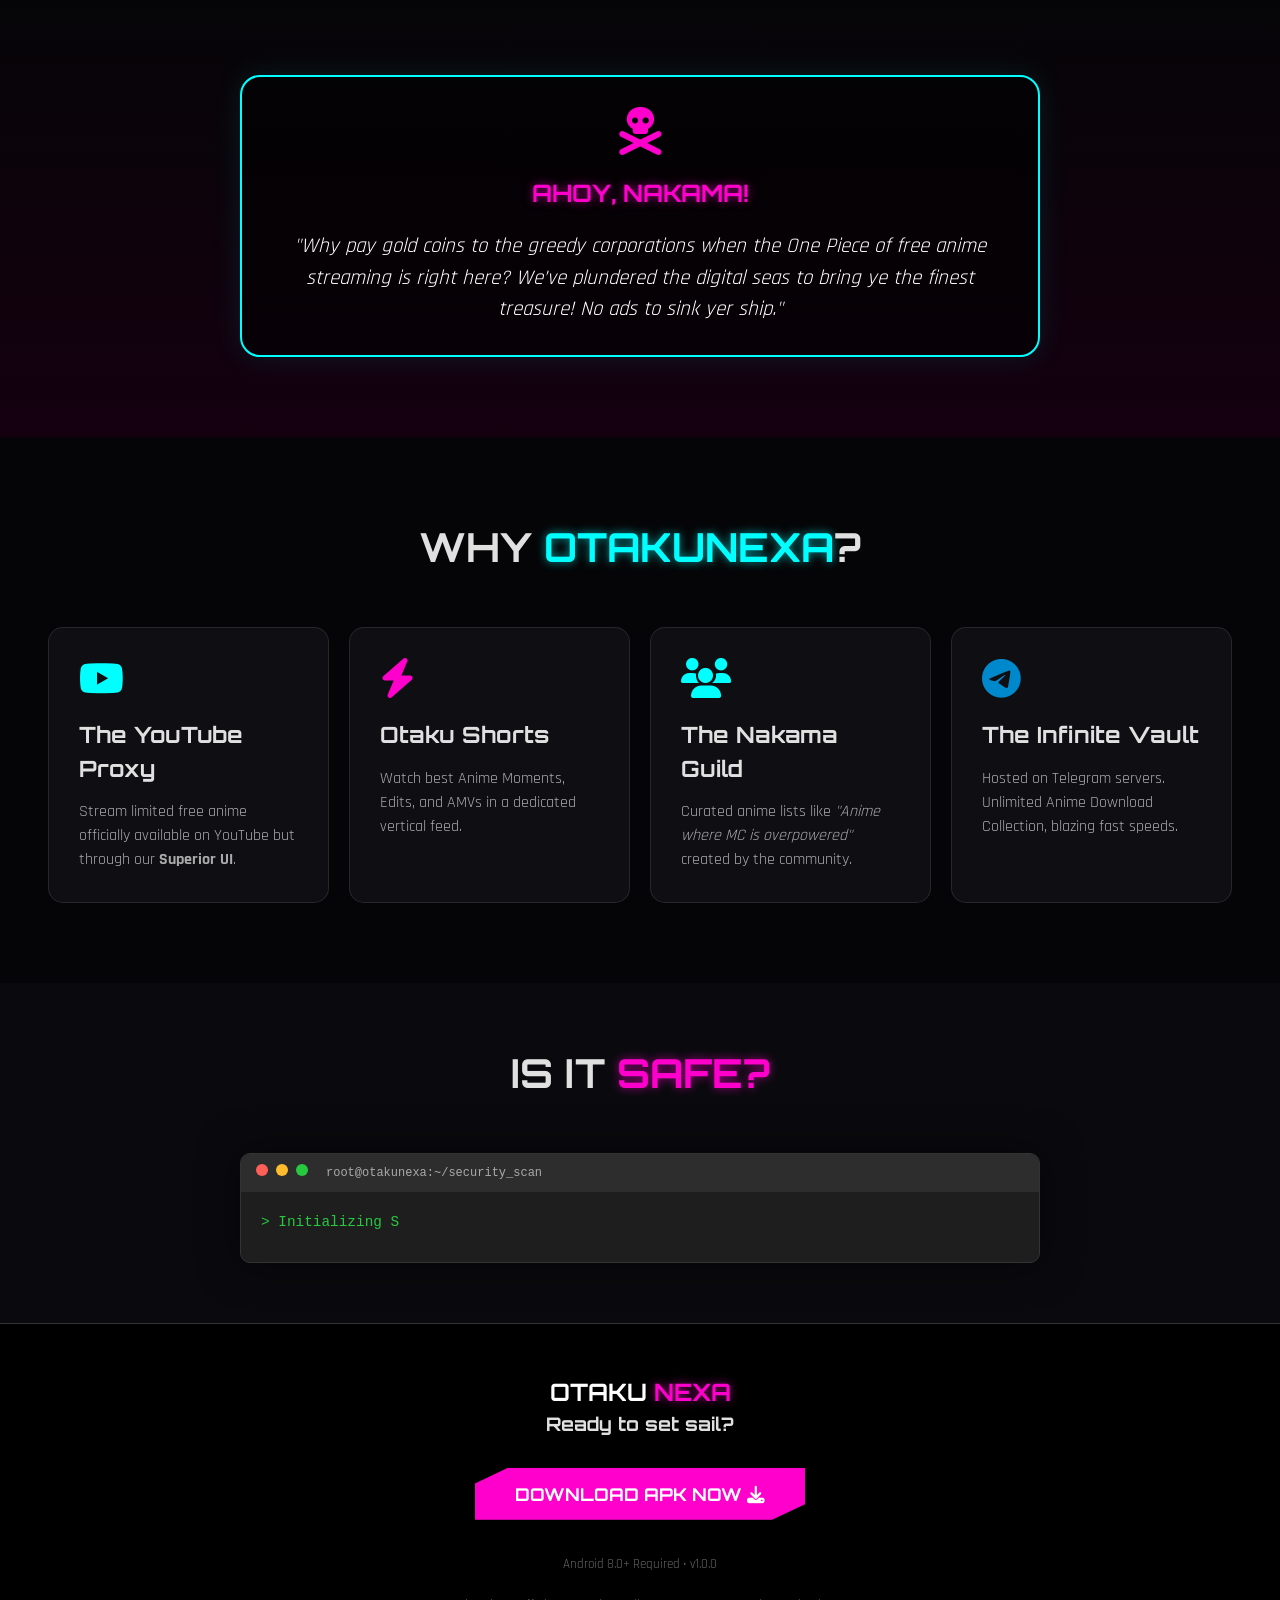
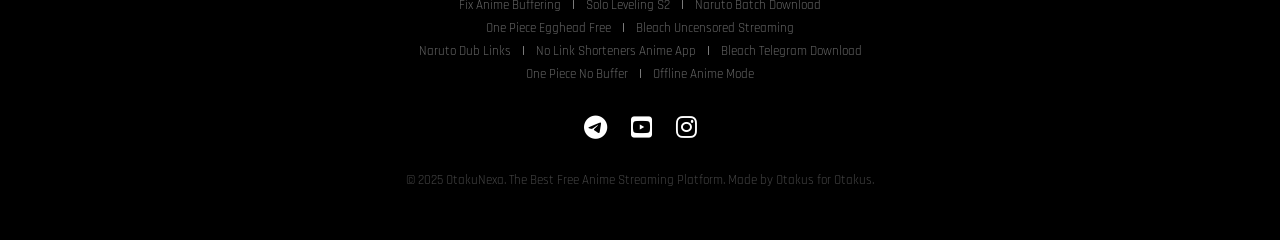
==== commit abd5b798: "feat: Implement direct download buttons with random server selection and dynamic backup link display" ====
--- a/index.html
+++ b/index.html
@@ -1006,19 +1006,9 @@
             <a href="#community" title="Otaku Community">COMMUNITY</a>
             <a href="https://t.me/OtakuNexa" target="_blank" title="Join OtakuNexa Telegram">TELEGRAM</a>
         </div>
-        <div class="dropdown">
-            <button class="btn btn-primary" style="padding: 10px 20px; font-size: 0.8rem;" aria-label="Get Free Anime App">
-                Get App <i class="fas fa-caret-down"></i>
-            </button>
-            <div class="dropdown-content">
-                <a href="#" id="nav-link-github" title="Download Anime App Server 1">
-                    <span>Server 1</span> <span class="server-tag">Github</span>
-                </a>
-                <a href="#" id="nav-link-drive" title="Download Anime App Server 2">
-                    <span>Server 2</span> <span class="server-tag">Drive</span>
-                </a>
-            </div>
-        </div>
+        <a href="#" id="nav-btn-download" class="btn btn-primary btn-download-main" style="padding: 10px 20px; font-size: 0.8rem;" aria-label="Get Free Anime App">
+            Get App <i class="fas fa-download"></i>
+        </a>
     </nav>
     <section class="hero container">
         <div class="hero-content">
@@ -1029,25 +1019,19 @@
                 Stop paying for restricted libraries. Enter the world of <strong>OtakuNexa</strong>. Unlimited
                 anime streaming, community-driven lists, and the power of the open sea.
             </p>
-            <div style="display: flex; gap: 15px; flex-wrap: wrap; justify-content: flex-start; width: 100%;">
-                <div class="dropdown">
-                    <button class="btn btn-primary" aria-label="Download Anime APK">
-                        <i class="fas fa-download"></i> Download APK <i class="fas fa-caret-down"
-                            style="margin-left: 10px;"></i>
+            <div style="display: flex; flex-direction: column; gap: 10px; width: 100%;">
+                <div style="display: flex; gap: 15px; flex-wrap: wrap; justify-content: flex-start;">
+                    <button id="hero-btn-download" class="btn btn-primary btn-download-main" aria-label="Download Anime APK">
+                        <i class="fas fa-download"></i> Download APK
                     </button>
-                    <div class="dropdown-content">
-                        <a href="#" id="hero-link-github" title="Fast Anime Download Server">
-                            <i class="fab fa-github"></i> Server 1 (Fastest)
-                        </a>
-                        <a href="#" id="hero-link-drive" title="Backup Anime Download Server">
-                            <i class="fab fa-google-drive"></i> Server 2 (Backup)
-                        </a>
-                    </div>
+                    <a href="javascript:void(0)" id="hero-btn-web" class="btn btn-secondary"
+                        style="border-color: var(--neon-pink); color: var(--neon-pink);" title="Watch Anime Online Web Version">
+                        <i class="fas fa-globe"></i> Web Version
+                    </a>
                 </div>
-                <a href="javascript:void(0)" id="hero-btn-web" class="btn btn-secondary"
-                    style="border-color: var(--neon-pink); color: var(--neon-pink);" title="Watch Anime Online Web Version">
-                    <i class="fas fa-globe"></i> Web Version
-                </a>
+                <div class="download-help-text" style="display: none; font-size: 0.9rem; color: #aaa; margin-top: 5px; animation: fadeIn 0.5s ease;">
+                    Downloading... Link didn't work? <a href="#" class="link-backup highlight-cyan" style="text-decoration: underline; font-weight: bold;">Click for Backup Server</a>
+                </div>
             </div>
         </div>
         <div class="hero-visual">
@@ -1235,17 +1219,12 @@
                 </h2>
             </div>
             <h3 style="margin-bottom: 30px;">Ready to set sail?</h3>
-            <div class="dropdown" style="margin-bottom: 35px;">
-                <button class="btn btn-primary" style="font-size: 1.1rem;" aria-label="Download Anime Streaming APK">
-                    DOWNLOAD APK NOW <i class="fas fa-caret-down"></i>
+            <div style="margin-bottom: 35px; display: inline-flex; flex-direction: column; align-items: center; gap: 10px;">
+                <button id="footer-btn-download" class="btn btn-primary btn-download-main" style="font-size: 1.1rem;" aria-label="Download Anime Streaming APK">
+                    DOWNLOAD APK NOW <i class="fas fa-download"></i>
                 </button>
-                <div class="dropdown-content" style="bottom: 100%; top: auto; margin-bottom: 5px;">
-                    <a href="#" id="footer-link-github" title="Free Anime App Github Link">
-                        <i class="fab fa-github"></i> Server 1 (GitHub)
-                    </a>
-                    <a href="#" id="footer-link-drive" title="Free Anime App Drive Link">
-                        <i class="fab fa-google-drive"></i> Server 2 (Drive)
-                    </a>
+                <div class="download-help-text" style="display: none; font-size: 0.9rem; color: #aaa; animation: fadeIn 0.5s ease;">
+                    Downloading... Link didn't work? <br><a href="#" class="link-backup highlight-cyan" style="text-decoration: underline; font-weight: bold;">Click for Backup Server</a>
                 </div>
             </div>
             <p style="color: #666; font-size: 0.8rem; margin-bottom: 20px;">Android 8.0+ Required • v1.0.0</p>
@@ -1462,17 +1441,49 @@
                 console.error("CRITICAL: config.js not found or not loaded!");
                 return;
             }
-            // Apply App Downloads
-            const setLink = (id, url) => {
-                const el = document.getElementById(id);
-                if (el) el.href = url;
-            };
-            setLink('nav-link-github', CONFIG.appServer1);
-            setLink('nav-link-drive', CONFIG.appServer2);
-            setLink('hero-link-github', CONFIG.appServer1);
-            setLink('hero-link-drive', CONFIG.appServer2);
-            setLink('footer-link-github', CONFIG.appServer1);
-            setLink('footer-link-drive', CONFIG.appServer2);
+            
+            // Setup Direct Download Logic
+            const servers = [CONFIG.appServer1, CONFIG.appServer2].filter(Boolean);
+            
+            function handleDownloadClick(e) {
+                e.preventDefault();
+                if(servers.length === 0) return;
+                
+                // Pick a random server for main download
+                const randomIndex = Math.floor(Math.random() * servers.length);
+                const selectedServer = servers[randomIndex];
+                // Backup server is the other one (or same if only 1 exists)
+                const backupServer = servers.find(s => s !== selectedServer) || servers[0];
+                
+                // Trigger download via location to bypass app chooser prompts
+                window.location.href = selectedServer;
+                
+                // Update UI visually
+                document.querySelectorAll('.btn-download-main').forEach(btn => {
+                    btn.innerHTML = '<i class="fas fa-check-circle"></i> DOWNLOADING...';
+                    btn.style.background = '#00FFCC';
+                    btn.style.color = '#000';
+                    btn.style.boxShadow = '0 0 20px rgba(0, 255, 204, 0.6)';
+                    btn.style.pointerEvents = 'none'; // Prevent triple clicks
+                });
+                
+                // Reveal Backup links
+                document.querySelectorAll('.download-help-text').forEach(el => {
+                    el.style.display = 'block';
+                });
+                
+                // Set Backup URL
+                document.querySelectorAll('.link-backup').forEach(link => {
+                    link.href = backupServer;
+                    link.target = '_blank';
+                });
+            }
+
+            // Bind click events to main download buttons
+            document.querySelectorAll('.btn-download-main').forEach(btn => {
+                btn.addEventListener('click', handleDownloadClick);
+            });
+
             // Apply Web Launch
             const webBtns = ['btn-web-launch', 'hero-btn-web'];
             webBtns.forEach(id => {
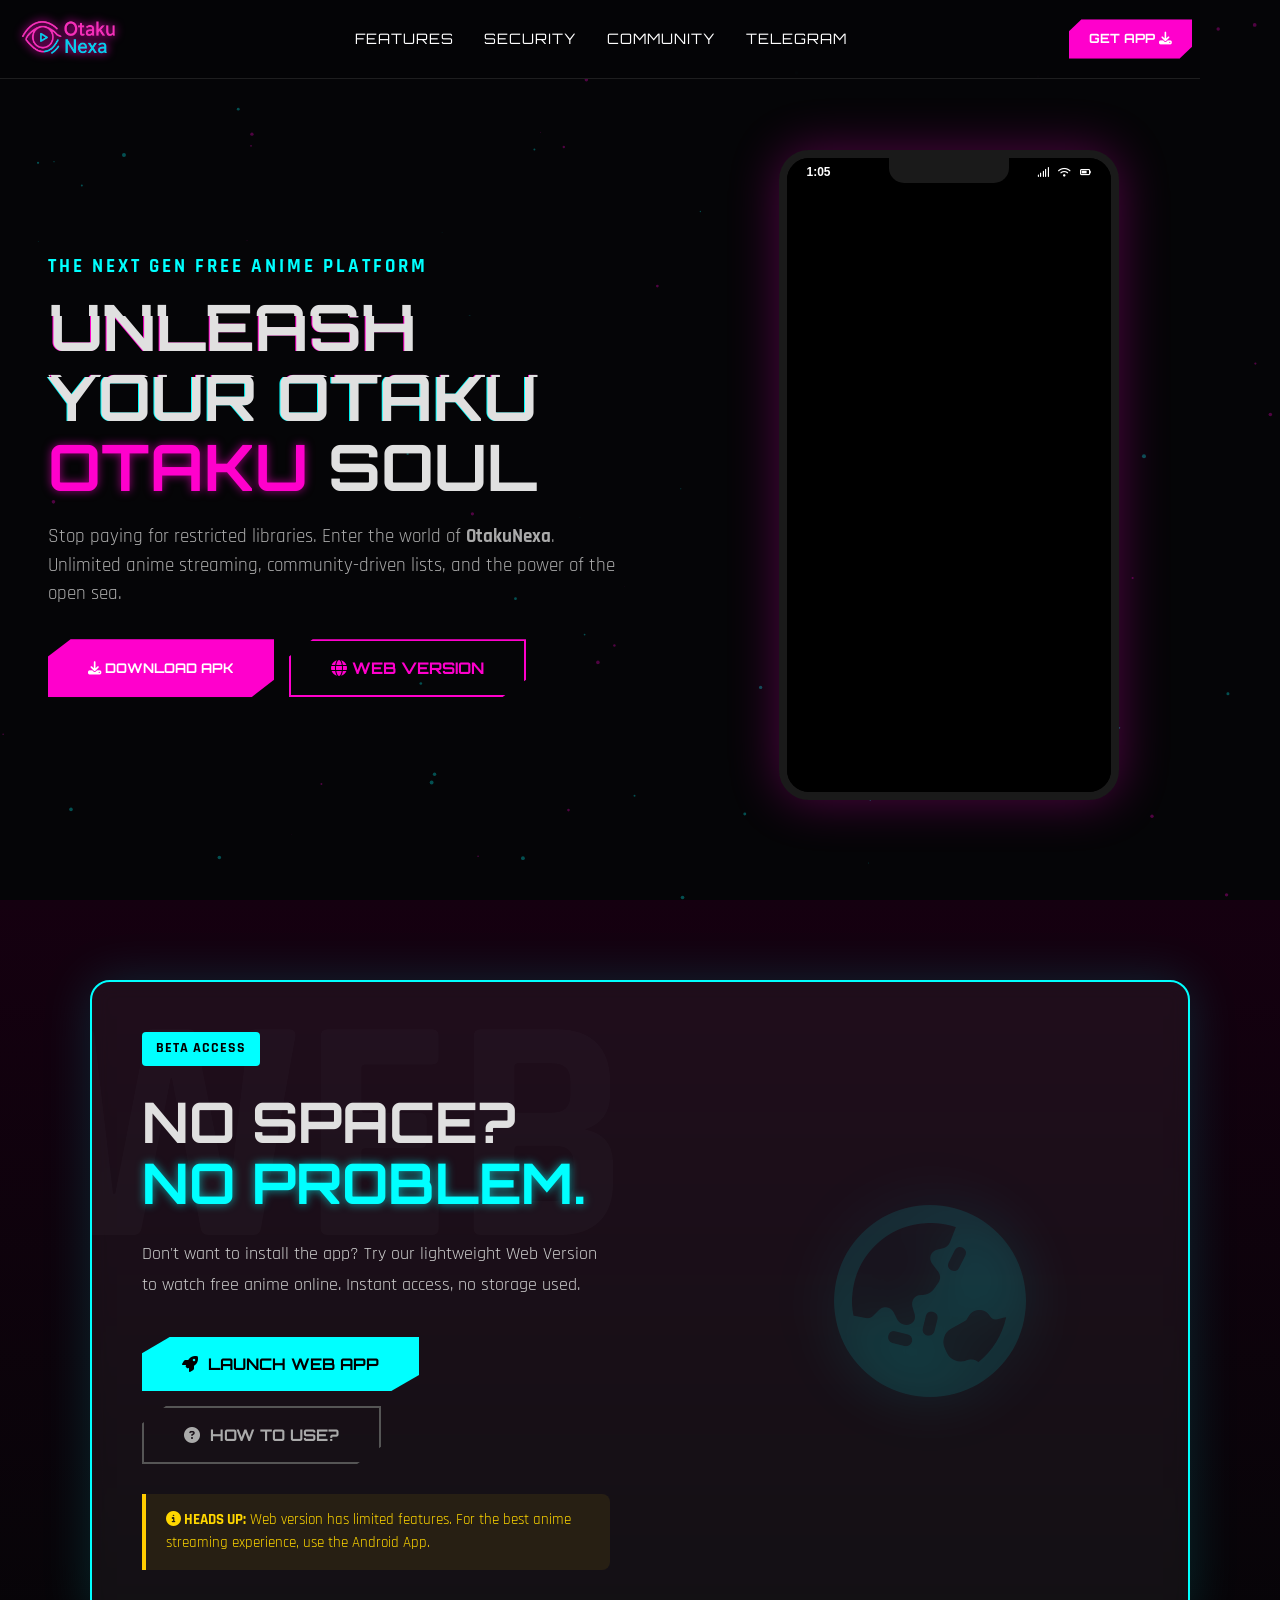
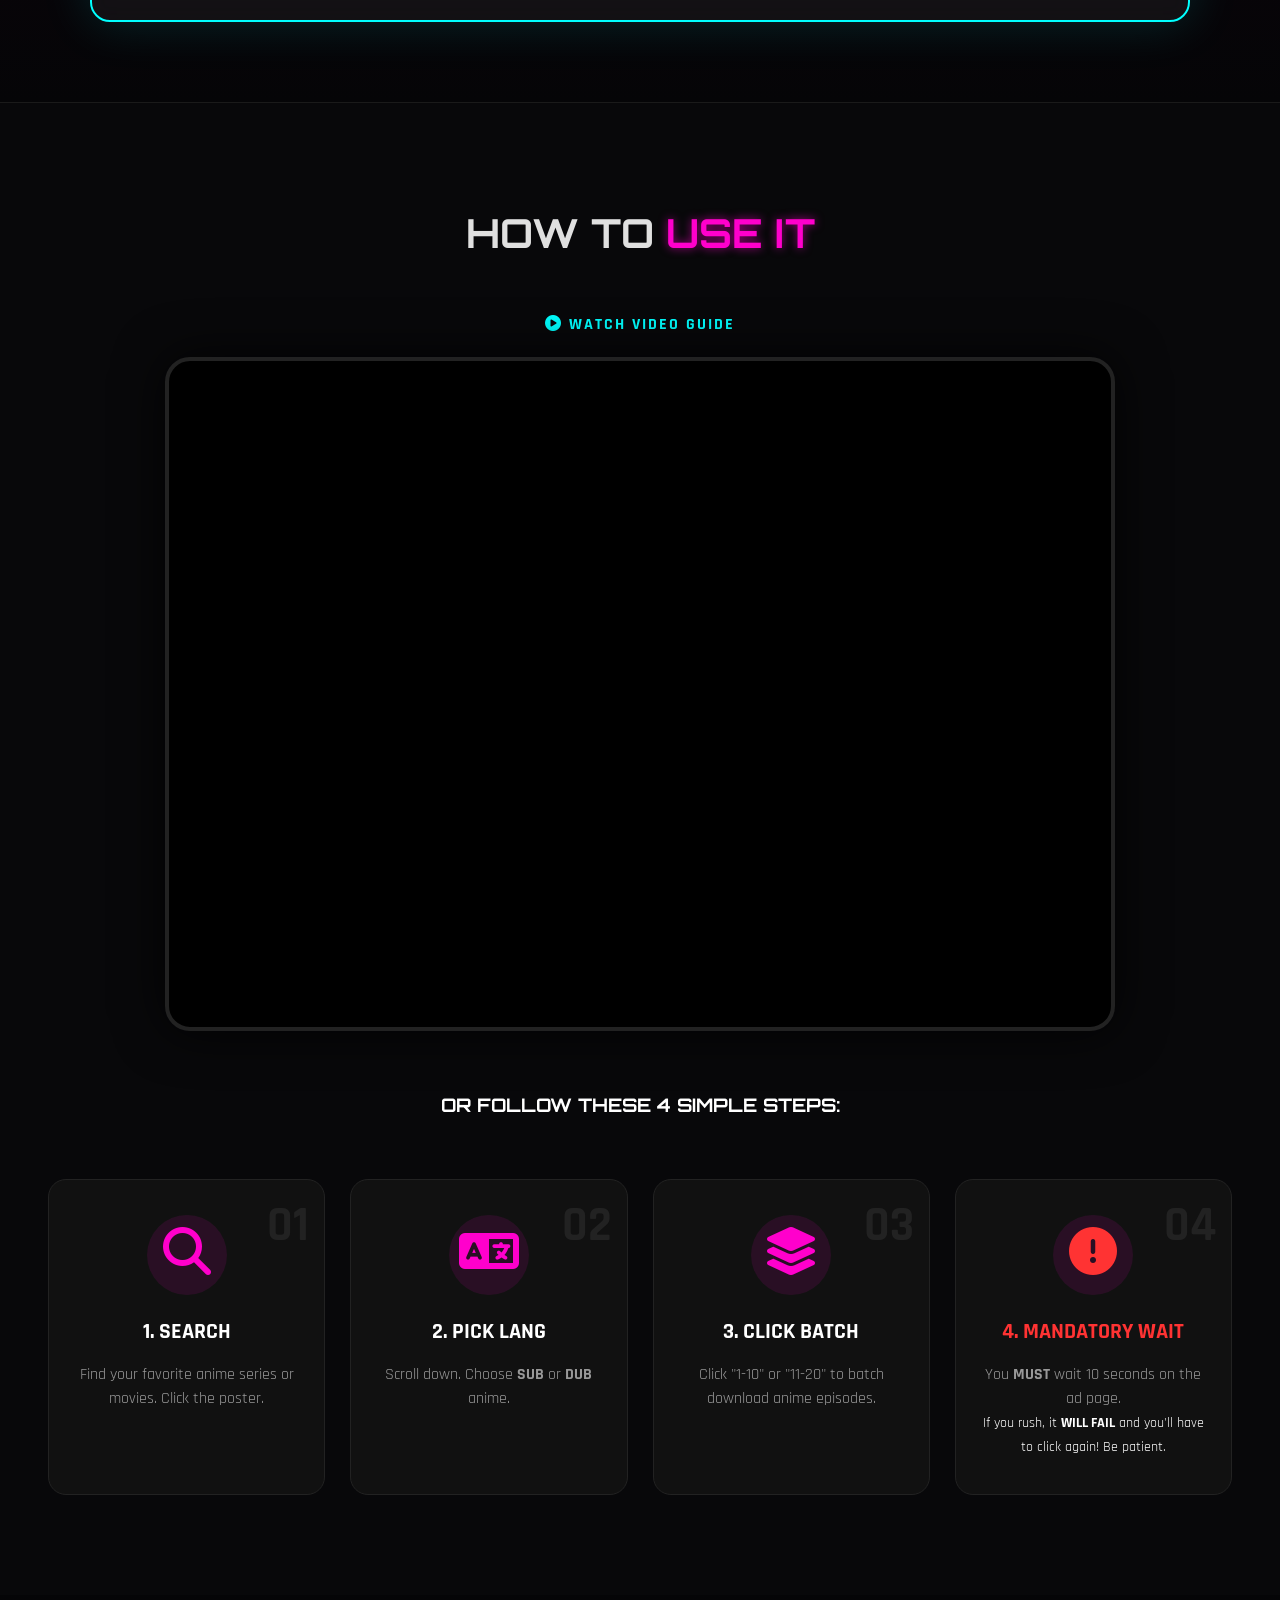
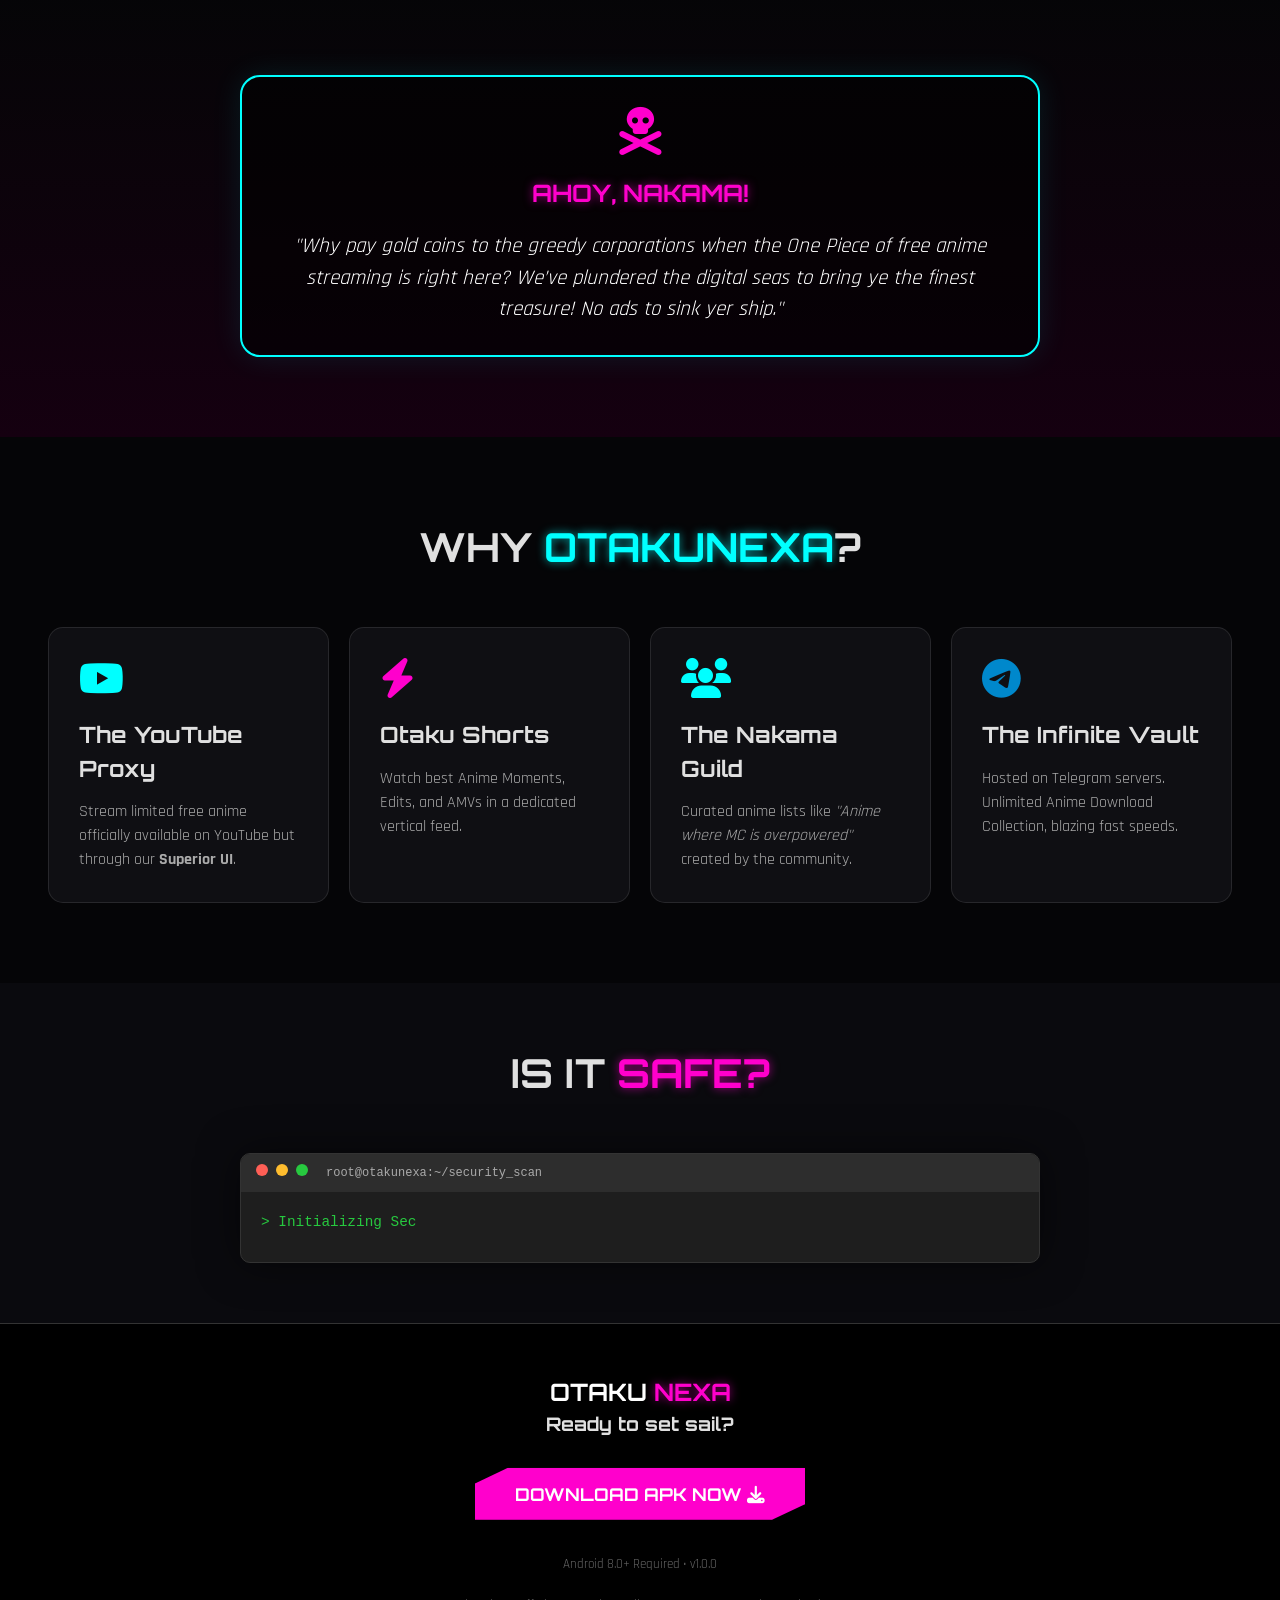
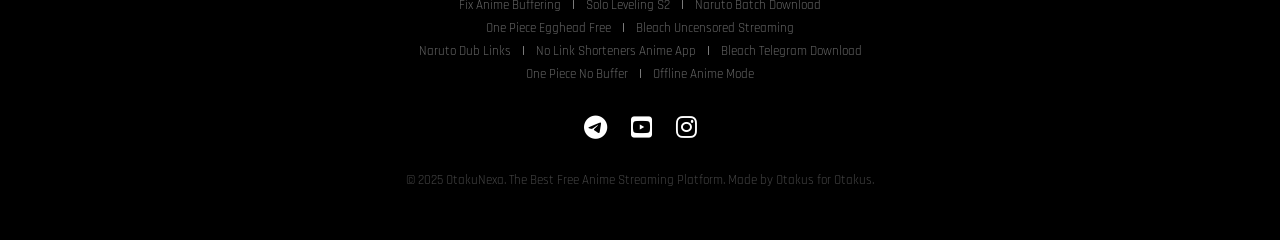
==== commit d5d0d929: "updated telegram channel" ====
--- a/index.html
+++ b/index.html
@@ -1,26 +1,33 @@
 <!DOCTYPE html>
 <html lang="en">
+
 <head>
     <meta charset="UTF-8">
     <meta name="viewport" content="width=device-width, initial-scale=1.0">
     <meta name="application-name" content="OtaKuNexa">
-    
+
     <title>OtakuNexa - Free Anime Streaming & Batch Download App</title>
-    <meta name="description" content="Download OtakuNexa, the ultimate free anime streaming platform for Android. Watch and batch download HD anime, subbed and dubbed, with zero link shorteners.">
-    <meta name="keywords" content="anime streaming platform, free anime, anime download, watch anime online, free anime app Android, batch download anime, ad-free anime, OtakuNexa, sub and dub anime">
+    <meta name="description"
+        content="Download OtakuNexa, the ultimate free anime streaming platform for Android. Watch and batch download HD anime, subbed and dubbed, with zero link shorteners.">
+    <meta name="keywords"
+        content="anime streaming platform, free anime, anime download, watch anime online, free anime app Android, batch download anime, ad-free anime, OtakuNexa, sub and dub anime">
     <meta name="robots" content="index, follow">
     <link rel="canonical" href="https://otakunexa.online/">
 
     <meta property="og:type" content="website">
     <meta property="og:url" content="https://otakunexa.online/">
     <meta property="og:title" content="OtakuNexa - The Ultimate Free Anime Haven">
-    <meta property="og:description" content="Stream and batch download your favorite anime for free. Ad-free experience, 1080p quality, sub and dub available.">
+    <meta property="og:description"
+        content="Stream and batch download your favorite anime for free. Ad-free experience, 1080p quality, sub and dub available.">
     <meta property="og:site_name" content="OtakuNexa">
-    <meta property="og:image" content="https://otakunexa.online/assets/search_icon.png"> <meta property="twitter:card" content="summary_large_image">
+    <meta property="og:image" content="https://otakunexa.online/assets/search_icon.png">
+    <meta property="twitter:card" content="summary_large_image">
     <meta property="twitter:url" content="https://otakunexa.online/">
     <meta property="twitter:title" content="OtakuNexa - Free Anime Streaming & Download App">
-    <meta property="twitter:description" content="Stream and batch download your favorite anime for free. Ad-free experience, 1080p quality, no link shorteners.">
-    <meta property="twitter:image" content="https://otakunexa.online/assets/search_icon.png"> <script type="application/ld+json">
+    <meta property="twitter:description"
+        content="Stream and batch download your favorite anime for free. Ad-free experience, 1080p quality, no link shorteners.">
+    <meta property="twitter:image" content="https://otakunexa.online/assets/search_icon.png">
+    <script type="application/ld+json">
     {
       "@context": "https://schema.org",
       "@type": "SoftwareApplication",
@@ -56,7 +63,7 @@
         href="https://fonts.googleapis.com/css2?family=Orbitron:wght@400;700;900&family=Rajdhani:wght@300;500;700&display=swap"
         rel="stylesheet">
     <link rel="stylesheet" href="https://cdnjs.cloudflare.com/ajax/libs/font-awesome/6.4.0/css/all.min.css">
-    
+
     <style>
         /* --- CORE VARIABLES & RESET --- */
         :root {
@@ -68,11 +75,13 @@
             --font-head: 'Orbitron', sans-serif;
             --font-body: 'Rajdhani', sans-serif;
         }
+
         * {
             margin: 0;
             padding: 0;
             box-sizing: border-box;
         }
+
         body {
             background-color: var(--bg-dark);
             color: var(--text-main);
@@ -80,20 +89,24 @@
             overflow-x: hidden;
             line-height: 1.5;
         }
+
         /* --- UTILITIES --- */
         .container {
             max-width: 1200px;
             margin: 0 auto;
             padding: 0 8px;
         }
+
         .highlight-pink {
             color: var(--neon-pink);
             text-shadow: 0 0 10px rgba(255, 0, 204, 0.6);
         }
+
         .highlight-cyan {
             color: var(--neon-cyan);
             text-shadow: 0 0 10px rgba(0, 255, 255, 0.6);
         }
+
         /* --- BUTTONS & DROPDOWN STYLES (UPDATED) --- */
         .btn {
             display: inline-block;
@@ -109,32 +122,38 @@
             position: relative;
             z-index: 10;
         }
+
         .btn-primary {
             background: var(--neon-pink);
             color: white;
             box-shadow: 0 0 20px rgba(255, 0, 204, 0.4);
         }
+
         .btn-primary:hover {
             background: white;
             color: var(--neon-pink);
             box-shadow: 0 0 40px rgba(255, 0, 204, 0.8);
             transform: translateY(-2px);
         }
+
         .btn-secondary {
             background: transparent;
             border: 2px solid var(--neon-cyan);
             color: var(--neon-cyan);
         }
+
         .btn-secondary:hover {
             background: var(--neon-cyan);
             color: black;
             box-shadow: 0 0 20px rgba(0, 255, 255, 0.6);
         }
+
         /* --- CUSTOM DROPDOWN CSS --- */
         .dropdown {
             position: relative;
             display: inline-block;
         }
+
         .dropdown-content {
             display: none;
             position: absolute;
@@ -148,11 +167,13 @@
             left: 0;
             margin-top: 5px;
         }
+
         /* Show the dropdown menu on hover */
         .dropdown:hover .dropdown-content {
             display: block;
             animation: fadeIn 0.3s ease;
         }
+
         .dropdown-content a {
             color: white;
             padding: 15px 20px;
@@ -165,14 +186,17 @@
             transition: 0.2s;
             border-bottom: 1px solid rgba(255, 255, 255, 0.1);
         }
+
         .dropdown-content a:last-child {
             border-bottom: none;
         }
+
         .dropdown-content a:hover {
             background-color: var(--neon-pink);
             color: white;
             padding-left: 25px;
         }
+
         .server-tag {
             font-size: 0.7rem;
             background: rgba(255, 255, 255, 0.2);
@@ -180,21 +204,25 @@
             border-radius: 4px;
             margin-left: 10px;
         }
+
         @keyframes fadeIn {
             from {
                 opacity: 0;
                 transform: translateY(-10px);
             }
+
             to {
                 opacity: 1;
                 transform: translateY(0);
             }
         }
+
         h1,
         h2,
         h3 {
             font-family: var(--font-head);
         }
+
         /* --- BACKGROUND PARTICLES --- */
         #particles {
             position: fixed;
@@ -205,6 +233,7 @@
             z-index: -1;
             opacity: 0.3;
         }
+
         /* --- NAVBAR --- */
         nav {
             display: flex;
@@ -218,14 +247,17 @@
             z-index: 100;
             border-bottom: 1px solid rgba(255, 255, 255, 0.1);
         }
+
         .logo-container img {
             height: 70px;
             filter: drop-shadow(0 0 5px var(--neon-pink));
         }
+
         .nav-links {
             display: flex;
             gap: 30px;
         }
+
         .nav-links a {
             color: white;
             text-decoration: none;
@@ -234,10 +266,12 @@
             letter-spacing: 1px;
             transition: 0.3s;
         }
+
         .nav-links a:hover {
             color: var(--neon-cyan);
             text-shadow: 0 0 8px var(--neon-cyan);
         }
+
         /* --- HERO SECTION --- */
         .hero {
             min-height: 100vh;
@@ -249,11 +283,13 @@
             position: relative;
             overflow: hidden;
         }
+
         .hero-content {
             flex: 1;
             padding-right: 50px;
             z-index: 2;
         }
+
         .hero-tagline {
             font-size: 1.2rem;
             color: var(--neon-cyan);
@@ -262,18 +298,21 @@
             font-weight: 700;
             text-transform: uppercase;
         }
+
         .hero h1 {
             font-size: 4rem;
             line-height: 1.1;
             margin-bottom: 20px;
             text-transform: uppercase;
         }
+
         .hero-desc {
             font-size: 1.2rem;
             margin-bottom: 30px;
             color: #aaa;
             max-width: 600px;
         }
+
         /* --- PHONE MOCKUP & INTERACTIVE UI --- */
         .hero-visual {
             flex: 1;
@@ -281,6 +320,7 @@
             justify-content: center;
             position: relative;
         }
+
         .app-mockup {
             width: 340px;
             height: 650px;
@@ -293,6 +333,7 @@
             overflow: hidden;
             animation: float 6s ease-in-out infinite;
         }
+
         .app-mockup::before {
             content: '';
             position: absolute;
@@ -306,12 +347,14 @@
             border-bottom-right-radius: 15px;
             z-index: 30;
         }
+
         .screen-content {
             width: 100%;
             height: 100%;
             position: relative;
             background: #000;
         }
+
         /* LOADING SCREEN */
         .loading-screen {
             position: absolute;
@@ -326,11 +369,13 @@
             justify-content: center;
             transition: opacity 0.5s ease;
         }
+
         .loading-screen img {
             width: 80%;
             height: auto;
             object-fit: contain;
         }
+
         /* STATUS BAR */
         .status-bar {
             position: absolute;
@@ -348,10 +393,12 @@
             font-family: sans-serif;
             text-shadow: 0 1px 2px rgba(0, 0, 0, 0.8);
         }
+
         .status-icons i {
             margin-left: 5px;
             font-size: 10px;
         }
+
         /* APP INTERFACE */
         .app-interface {
             width: 100%;
@@ -361,6 +408,7 @@
             opacity: 0;
             transition: opacity 0.5s ease;
         }
+
         .app-body {
             flex: 1;
             background: #111;
@@ -369,12 +417,14 @@
             cursor: pointer;
             padding-top: 30px;
         }
+
         .app-body img {
             width: 100%;
             height: 100%;
             object-position: top;
             transition: opacity 0.3s ease;
         }
+
         /* NAVIGATION */
         .app-nav {
             height: 50px;
@@ -387,6 +437,7 @@
             z-index: 5;
             padding-bottom: 5px;
         }
+
         .nav-item {
             color: #666;
             cursor: pointer;
@@ -396,21 +447,26 @@
             align-items: center;
             gap: 2px;
         }
+
         .nav-item i {
             font-size: 1rem;
         }
+
         .nav-item span {
             font-size: 0.6rem;
             font-weight: 500;
         }
+
         .nav-item:hover,
         .nav-item.active {
             color: var(--neon-pink);
         }
+
         /* ANIMATIONS */
         .glitch-text {
             position: relative;
         }
+
         .glitch-text::before,
         .glitch-text::after {
             content: attr(data-text);
@@ -421,51 +477,62 @@
             height: 100%;
             background: var(--bg-dark);
         }
+
         .glitch-text::before {
             left: 2px;
             text-shadow: -1px 0 var(--neon-pink);
             clip: rect(24px, 550px, 90px, 0);
             animation: glitch-anim-2 3s infinite linear alternate-reverse;
         }
+
         .glitch-text::after {
             left: -2px;
             text-shadow: -1px 0 var(--neon-cyan);
             clip: rect(85px, 550px, 140px, 0);
             animation: glitch-anim 2.5s infinite linear alternate-reverse;
         }
+
         @keyframes glitch-anim {
             0% {
                 clip: rect(14px, 9999px, 122px, 0);
             }
+
             100% {
                 clip: rect(69px, 9999px, 18px, 0);
             }
         }
+
         @keyframes glitch-anim-2 {
             0% {
                 clip: rect(122px, 9999px, 14px, 0);
             }
+
             100% {
                 clip: rect(18px, 9999px, 69px, 0);
             }
         }
+
         @keyframes float {
             0% {
                 transform: translateY(0px);
             }
+
             50% {
                 transform: translateY(-15px);
             }
+
             100% {
                 transform: translateY(0px);
             }
         }
+
         /* --- SECTIONS --- */
         .pirate-section {
             padding: 80px 0;
             text-align: center;
             background: linear-gradient(180deg, var(--bg-dark) 0%, #150010 100%);
         }
+
         .pirate-box {
             border: 2px solid var(--neon-cyan);
             background: rgba(0, 0, 0, 0.6);
@@ -475,31 +542,37 @@
             margin: 0 auto;
             box-shadow: 0 0 30px rgba(0, 255, 255, 0.1);
         }
+
         .pirate-icon {
             font-size: 3rem;
             color: var(--neon-pink);
             margin-bottom: 20px;
         }
+
         .pirate-text {
             font-size: 1.3rem;
             font-style: italic;
             color: #fff;
         }
+
         .features {
             padding: 80px 0;
             background: var(--bg-dark);
         }
+
         .section-title {
             text-align: center;
             font-size: 2.5rem;
             margin-bottom: 50px;
             text-transform: uppercase;
         }
+
         .grid {
             display: grid;
             grid-template-columns: repeat(auto-fit, minmax(280px, 1fr));
             gap: 20px;
         }
+
         .card {
             background: var(--bg-panel);
             padding: 30px;
@@ -509,6 +582,7 @@
             position: relative;
             overflow: hidden;
         }
+
         .card::before {
             content: '';
             position: absolute;
@@ -520,30 +594,37 @@
             transform: scaleY(0);
             transition: 0.3s;
         }
+
         .card:hover {
             transform: translateY(-10px);
             box-shadow: 0 10px 30px rgba(0, 0, 0, 0.5);
         }
+
         .card:hover::before {
             transform: scaleY(1);
         }
+
         .card-icon {
             font-size: 2.5rem;
             margin-bottom: 20px;
             color: var(--neon-cyan);
         }
+
         .card h3 {
             margin-bottom: 15px;
             font-size: 1.4rem;
         }
+
         .card p {
             color: #aaa;
             font-size: 1rem;
         }
+
         .safety-section {
             padding: 60px 0;
             background: #0a0a0e;
         }
+
         .terminal-window {
             background: #1e1e1e;
             border-radius: 10px;
@@ -554,36 +635,44 @@
             overflow: hidden;
             border: 1px solid #333;
         }
+
         .terminal-header {
             background: #2d2d2d;
             padding: 10px 15px;
             display: flex;
             gap: 8px;
         }
+
         .dot {
             width: 12px;
             height: 12px;
             border-radius: 50%;
         }
+
         .red {
             background: #ff5f56;
         }
+
         .yellow {
             background: #ffbd2e;
         }
+
         .green {
             background: #27c93f;
         }
+
         .terminal-body {
             padding: 20px;
             color: #27c93f;
             font-size: 0.9rem;
         }
+
         .scan-line {
             margin-bottom: 8px;
             display: block;
             word-break: break-all;
         }
+
         .scan-success {
             color: var(--neon-cyan);
             font-weight: bold;
@@ -592,37 +681,44 @@
             padding: 10px;
             display: inline-block;
         }
+
         footer {
             padding: 50px 0;
             background: black;
             text-align: center;
             border-top: 1px solid #333;
         }
+
         .social-icons a {
             color: white;
             font-size: 1.5rem;
             margin: 0 10px;
             transition: 0.3s;
         }
+
         .social-icons a:hover {
             color: var(--neon-pink);
         }
+
         /* --- RESPONSIVE MOBILE TWEAKS --- */
         @media (max-width: 992px) {
             .hero h1 {
                 font-size: 3rem;
             }
+
             .app-mockup {
                 width: 280px;
                 height: 580px;
             }
         }
+
         /* --- WEB VERSION SECTION --- */
         .web-section {
             padding: 80px 0;
             background: linear-gradient(180deg, #150010 0%, var(--bg-dark) 100%);
             text-align: center;
         }
+
         .web-card {
             background: rgba(255, 255, 255, 0.05);
             border: 2px solid var(--neon-cyan);
@@ -638,6 +734,7 @@
             flex-direction: column;
             justify-content: center;
         }
+
         .web-card::before {
             content: 'WEB';
             position: absolute;
@@ -649,6 +746,7 @@
             pointer-events: none;
             color: white;
         }
+
         .web-grid {
             display: flex;
             flex-direction: row;
@@ -659,15 +757,18 @@
             position: relative;
             z-index: 2;
         }
+
         .web-info {
             flex: 1;
         }
+
         .web-visual {
             flex: 0.8;
             display: flex;
             justify-content: center;
             align-items: center;
         }
+
         .web-tag {
             background: var(--neon-cyan);
             color: #000;
@@ -679,12 +780,14 @@
             display: inline-block;
             margin-bottom: 25px;
         }
+
         .web-title {
             font-size: 3.5rem;
             line-height: 1.1;
             margin-bottom: 25px;
             text-transform: uppercase;
         }
+
         .web-desc {
             color: #ccc;
             margin-bottom: 35px;
@@ -692,25 +795,31 @@
             line-height: 1.8;
             max-width: 90%;
         }
+
         .btn-group {
             display: flex;
             gap: 15px;
             flex-wrap: wrap;
         }
+
         .btn-glow {
             animation: pulse-glow 2s infinite;
         }
+
         @keyframes pulse-glow {
             0% {
                 box-shadow: 0 0 0 0 rgba(0, 255, 255, 0.4);
             }
+
             70% {
                 box-shadow: 0 0 0 15px rgba(0, 255, 255, 0);
             }
+
             100% {
                 box-shadow: 0 0 0 0 rgba(0, 255, 255, 0);
             }
         }
+
         .disclaimer-box {
             margin-top: 30px;
             padding: 15px 20px;
@@ -721,6 +830,7 @@
             border-radius: 0 8px 8px 0;
             max-width: 90%;
         }
+
         /* --- TUTORIAL SECTION --- */
         .tutorial-section {
             padding: 100px 0;
@@ -728,12 +838,14 @@
             position: relative;
             border-top: 1px solid #1a1a1a;
         }
+
         .step-container {
             margin-top: 60px;
             display: grid;
             grid-template-columns: repeat(auto-fit, minmax(260px, 1fr));
             gap: 25px;
         }
+
         .step-card {
             background: #111;
             border-radius: 18px;
@@ -744,11 +856,13 @@
             position: relative;
             overflow: hidden;
         }
+
         .step-card:hover {
             transform: translateY(-8px);
             border-color: var(--neon-cyan);
             box-shadow: 0 10px 40px rgba(0, 255, 255, 0.1);
         }
+
         .step-icon {
             font-size: 3rem;
             color: var(--neon-pink);
@@ -760,6 +874,7 @@
             border-radius: 50%;
             margin: 0 auto 20px auto;
         }
+
         .step-card h4 {
             font-size: 1.4rem;
             color: white;
@@ -767,11 +882,13 @@
             font-weight: 700;
             text-transform: uppercase;
         }
+
         .step-card p {
             color: #999;
             font-size: 1rem;
             line-height: 1.5;
         }
+
         .step-num {
             position: absolute;
             top: 10px;
@@ -782,6 +899,7 @@
             z-index: 0;
             pointer-events: none;
         }
+
         .video-wrapper {
             position: relative;
             padding-bottom: 56.25%;
@@ -795,6 +913,7 @@
             max-width: 950px;
             background: #000;
         }
+
         .video-wrapper iframe {
             position: absolute;
             top: 0;
@@ -802,6 +921,7 @@
             width: 100%;
             height: 100%;
         }
+
         .video-label {
             text-align: center;
             color: var(--neon-cyan);
@@ -810,75 +930,93 @@
             letter-spacing: 2px;
             text-transform: uppercase;
         }
+
         /* --- RESPONSIVE ADJUSTMENTS --- */
         @media (max-width: 992px) {
             .web-title {
                 font-size: 2.8rem;
             }
+
             .web-grid {
                 gap: 30px;
             }
+
             /* Existing Mobile Tweaks */
             .hero h1 {
                 font-size: 3rem;
             }
+
             .app-mockup {
                 width: 280px;
                 height: 580px;
             }
         }
+
         @media (max-width: 768px) {
+
             /* Web Section Mobile Fixes */
             .web-section {
                 padding: 60px 0;
             }
+
             .web-card {
                 padding: 30px 20px;
                 border-width: 1px;
             }
+
             .web-grid {
                 flex-direction: column-reverse;
                 text-align: center;
                 gap: 30px;
             }
+
             .web-visual {
                 display: none;
             }
+
             /* Hide visual on mobile to save space and focus on CTA */
             .web-info {
                 width: 100%;
             }
+
             .web-title {
                 font-size: 2.2rem;
                 margin-bottom: 15px;
             }
+
             .web-desc {
                 margin: 0 auto 25px auto;
                 font-size: 1rem;
                 max-width: 100%;
             }
+
             .btn-group {
                 justify-content: center;
                 flex-direction: column;
                 gap: 10px;
             }
+
             .btn-group .btn {
                 width: 100%;
             }
+
             .disclaimer-box {
                 text-align: left;
                 margin: 30px auto 0 auto;
                 max-width: 100%;
                 font-size: 0.85rem;
             }
+
             /* Tutorial Mobile Fixes */
             .tutorial-section {
                 padding: 60px 0;
             }
+
             .step-container {
                 grid-template-columns: 1fr;
                 gap: 20px;
             }
+
             .step-card {
                 display: flex;
                 flex-direction: row;
@@ -887,6 +1025,7 @@
                 text-align: left;
                 gap: 20px;
             }
+
             .step-icon {
                 width: 60px;
                 height: 60px;
@@ -895,30 +1034,38 @@
                 margin: 0;
                 flex-shrink: 0;
             }
+
             .step-content {
                 flex: 1;
             }
+
             .step-card h4 {
                 margin-bottom: 5px;
                 font-size: 1.2rem;
             }
+
             .step-card p {
                 font-size: 0.9rem;
             }
+
             .step-num {
                 display: none;
             }
+
             /* Hide big number on mobile */
             /* Maintain Existing Nav/Hero Fixes */
             nav {
                 padding: 15px 20px;
             }
+
             .nav-links {
                 display: none;
             }
+
             .logo-container img {
                 height: 55px;
             }
+
             .hero {
                 flex-direction: column;
                 text-align: center;
@@ -926,30 +1073,37 @@
                 padding-top: 100px;
                 padding-bottom: 50px;
             }
+
             .hero-content {
                 padding-right: 0;
                 margin-bottom: 40px;
             }
+
             .hero h1 {
                 font-size: 2.5rem;
                 margin-bottom: 15px;
             }
+
             .hero-desc {
                 font-size: 1rem;
                 margin-bottom: 25px;
             }
+
             .app-mockup {
                 width: 260px;
                 height: 540px;
                 margin: 0 auto;
                 border-width: 6px;
             }
+
             .app-nav {
                 height: 45px;
             }
+
             .nav-item i {
                 font-size: 0.9rem;
             }
+
             .pirate-section,
             .features,
             .safety-section,
@@ -957,16 +1111,20 @@
             .tutorial-section {
                 padding: 50px 0;
             }
+
             .section-title {
                 font-size: 2rem;
                 margin-bottom: 30px;
             }
+
             .pirate-box {
                 padding: 20px;
             }
+
             .pirate-text {
                 font-size: 1.1rem;
             }
+
             .hero-content .btn {
                 width: 100%;
                 margin-bottom: 10px;
@@ -974,15 +1132,18 @@
                 text-align: center;
                 padding: 12px 20px;
             }
+
             /* Responsive Dropdown Adjustment */
             .dropdown {
                 display: block;
                 width: 100%;
                 margin-bottom: 10px;
             }
+
             .dropdown button {
                 width: 100%;
             }
+
             .dropdown-content {
                 width: 100%;
                 position: relative;
@@ -990,6 +1151,7 @@
         }
     </style>
 </head>
+
 <body>
     <canvas id="particles"></canvas>
     <nav class="container">
@@ -1004,9 +1166,10 @@
             <a href="#features" title="Anime App Features">FEATURES</a>
             <a href="#safety" title="Safe Anime Streaming">SECURITY</a>
             <a href="#community" title="Otaku Community">COMMUNITY</a>
-            <a href="https://t.me/OtakuNexa" target="_blank" title="Join OtakuNexa Telegram">TELEGRAM</a>
+            <a href="https://t.me/+G3e4doiQXFExMzU1" target="_blank" title="Join OtakuNexa Telegram">TELEGRAM</a>
         </div>
-        <a href="#" id="nav-btn-download" class="btn btn-primary btn-download-main" style="padding: 10px 20px; font-size: 0.8rem;" aria-label="Get Free Anime App">
+        <a href="#" id="nav-btn-download" class="btn btn-primary btn-download-main"
+            style="padding: 10px 20px; font-size: 0.8rem;" aria-label="Get Free Anime App">
             Get App <i class="fas fa-download"></i>
         </a>
     </nav>
@@ -1021,16 +1184,20 @@
             </p>
             <div style="display: flex; flex-direction: column; gap: 10px; width: 100%;">
                 <div style="display: flex; gap: 15px; flex-wrap: wrap; justify-content: flex-start;">
-                    <button id="hero-btn-download" class="btn btn-primary btn-download-main" aria-label="Download Anime APK">
+                    <button id="hero-btn-download" class="btn btn-primary btn-download-main"
+                        aria-label="Download Anime APK">
                         <i class="fas fa-download"></i> Download APK
                     </button>
                     <a href="javascript:void(0)" id="hero-btn-web" class="btn btn-secondary"
-                        style="border-color: var(--neon-pink); color: var(--neon-pink);" title="Watch Anime Online Web Version">
+                        style="border-color: var(--neon-pink); color: var(--neon-pink);"
+                        title="Watch Anime Online Web Version">
                         <i class="fas fa-globe"></i> Web Version
                     </a>
                 </div>
-                <div class="download-help-text" style="display: none; font-size: 0.9rem; color: #aaa; margin-top: 5px; animation: fadeIn 0.5s ease;">
-                    Downloading... Link didn't work? <a href="#" class="link-backup highlight-cyan" style="text-decoration: underline; font-weight: bold;">Click for Backup Server</a>
+                <div class="download-help-text"
+                    style="display: none; font-size: 0.9rem; color: #aaa; margin-top: 5px; animation: fadeIn 0.5s ease;">
+                    Downloading... Link didn't work? <a href="#" class="link-backup highlight-cyan"
+                        style="text-decoration: underline; font-weight: bold;">Click for Backup Server</a>
                 </div>
             </div>
         </div>
@@ -1049,8 +1216,10 @@
                         </div>
                     </div>
                     <div class="app-interface" id="app-interface">
-                        <div class="app-body" onclick="shuffleRandomImage()" title="Tap to see more free anime app screenshots">
-                            <img id="app-screen-img" src="assets/home.jpg" alt="OtakuNexa Android App Interface for Free Anime">
+                        <div class="app-body" onclick="shuffleRandomImage()"
+                            title="Tap to see more free anime app screenshots">
+                            <img id="app-screen-img" src="assets/home.jpg"
+                                alt="OtakuNexa Android App Interface for Free Anime">
                         </div>
                         <div class="app-nav">
                             <div class="nav-item active" onclick="manualSwitch(0)">
@@ -1083,14 +1252,17 @@
                         <span class="web-tag">BETA ACCESS</span>
                         <h2 class="web-title">NO SPACE? <br><span class="highlight-cyan">NO PROBLEM.</span></h2>
                         <p class="web-desc">
-                            Don't want to install the app? Try our lightweight Web Version to watch free anime online. Instant access, no storage used.
+                            Don't want to install the app? Try our lightweight Web Version to watch free anime online.
+                            Instant access, no storage used.
                         </p>
                         <div class="btn-group">
                             <a href="#" id="btn-web-launch" class="btn btn-primary btn-glow"
-                                style="background: var(--neon-cyan); color: black;" title="Launch Web Anime Streaming Platform">
+                                style="background: var(--neon-cyan); color: black;"
+                                title="Launch Web Anime Streaming Platform">
                                 <i class="fas fa-rocket"></i>&nbsp; LAUNCH WEB APP
                             </a>
-                            <a href="#tutorial" class="btn btn-secondary" style="border-color: #555; color: #aaa;" title="How to watch and download anime">
+                            <a href="#tutorial" class="btn btn-secondary" style="border-color: #555; color: #aaa;"
+                                title="How to watch and download anime">
                                 <i class="fas fa-question-circle"></i>&nbsp; HOW TO USE?
                             </a>
                         </div>
@@ -1164,7 +1336,8 @@
                 <i class="fas fa-skull-crossbones pirate-icon"></i>
                 <h2 class="highlight-pink" style="margin-bottom: 20px;">AHOY, NAKAMA!</h2>
                 <p class="pirate-text">
-                    "Why pay gold coins to the greedy corporations when the One Piece of free anime streaming is right here? We’ve
+                    "Why pay gold coins to the greedy corporations when the One Piece of free anime streaming is right
+                    here? We’ve
                     plundered the digital seas to bring ye the finest treasure! No ads to sink yer ship."
                 </p>
             </div>
@@ -1219,12 +1392,16 @@
                 </h2>
             </div>
             <h3 style="margin-bottom: 30px;">Ready to set sail?</h3>
-            <div style="margin-bottom: 35px; display: inline-flex; flex-direction: column; align-items: center; gap: 10px;">
-                <button id="footer-btn-download" class="btn btn-primary btn-download-main" style="font-size: 1.1rem;" aria-label="Download Anime Streaming APK">
+            <div
+                style="margin-bottom: 35px; display: inline-flex; flex-direction: column; align-items: center; gap: 10px;">
+                <button id="footer-btn-download" class="btn btn-primary btn-download-main" style="font-size: 1.1rem;"
+                    aria-label="Download Anime Streaming APK">
                     DOWNLOAD APK NOW <i class="fas fa-download"></i>
                 </button>
-                <div class="download-help-text" style="display: none; font-size: 0.9rem; color: #aaa; animation: fadeIn 0.5s ease;">
-                    Downloading... Link didn't work? <br><a href="#" class="link-backup highlight-cyan" style="text-decoration: underline; font-weight: bold;">Click for Backup Server</a>
+                <div class="download-help-text"
+                    style="display: none; font-size: 0.9rem; color: #aaa; animation: fadeIn 0.5s ease;">
+                    Downloading... Link didn't work? <br><a href="#" class="link-backup highlight-cyan"
+                        style="text-decoration: underline; font-weight: bold;">Click for Backup Server</a>
                 </div>
             </div>
             <p style="color: #666; font-size: 0.8rem; margin-bottom: 20px;">Android 8.0+ Required • v1.0.0</p>
@@ -1251,12 +1428,16 @@
                     style="color:#666; text-decoration:none; margin:0 8px;">Offline Anime Mode</a>
             </div>
             <div class="social-icons">
-                <a href="https://t.me/OtakuNexa" title="Join OtakuNexa Anime Telegram"><i class="fab fa-telegram"></i></a>
-                <a href="https://www.youtube.com/@OtaKuNexa_official" title="OtakuNexa Anime YouTube"><i class="fab fa-youtube-square"></i></a>
-                <a href="https://www.instagram.com/otakunexa_official" title="OtakuNexa Anime Instagram"><i class="fab fa-instagram"></i></a>
+                <a href="https://t.me/+G3e4doiQXFExMzU1" title="Join OtakuNexa Anime Telegram"><i
+                        class="fab fa-telegram"></i></a>
+                <a href="https://www.youtube.com/@OtaKuNexa_official" title="OtakuNexa Anime YouTube"><i
+                        class="fab fa-youtube-square"></i></a>
+                <a href="https://www.instagram.com/otakunexa_official" title="OtakuNexa Anime Instagram"><i
+                        class="fab fa-instagram"></i></a>
             </div>
             <br>
-            <p style="color: #444; font-size: 0.8rem;">&copy; 2025 OtakuNexa. The Best Free Anime Streaming Platform. Made by Otakus for Otakus.</p>
+            <p style="color: #444; font-size: 0.8rem;">&copy; 2025 OtakuNexa. The Best Free Anime Streaming Platform.
+                Made by Otakus for Otakus.</p>
         </div>
     </footer>
     <script>
@@ -1441,23 +1622,23 @@
                 console.error("CRITICAL: config.js not found or not loaded!");
                 return;
             }
-            
+
             // Setup Direct Download Logic
             const servers = [CONFIG.appServer1, CONFIG.appServer2].filter(Boolean);
-            
+
             function handleDownloadClick(e) {
                 e.preventDefault();
-                if(servers.length === 0) return;
-                
+                if (servers.length === 0) return;
+
                 // Pick a random server for main download
                 const randomIndex = Math.floor(Math.random() * servers.length);
                 const selectedServer = servers[randomIndex];
                 // Backup server is the other one (or same if only 1 exists)
                 const backupServer = servers.find(s => s !== selectedServer) || servers[0];
-                
+
                 // Trigger download via location to bypass app chooser prompts
                 window.location.href = selectedServer;
-                
+
                 // Update UI visually
                 document.querySelectorAll('.btn-download-main').forEach(btn => {
                     btn.innerHTML = '<i class="fas fa-check-circle"></i> DOWNLOADING...';
@@ -1466,12 +1647,12 @@
                     btn.style.boxShadow = '0 0 20px rgba(0, 255, 204, 0.6)';
                     btn.style.pointerEvents = 'none'; // Prevent triple clicks
                 });
-                
+
                 // Reveal Backup links
                 document.querySelectorAll('.download-help-text').forEach(el => {
                     el.style.display = 'block';
                 });
-                
+
                 // Set Backup URL
                 document.querySelectorAll('.link-backup').forEach(link => {
                     link.href = backupServer;
@@ -1505,4 +1686,5 @@
         document.addEventListener('DOMContentLoaded', applyLinks);
     </script>
 </body>
-</html>
+
+</html>
